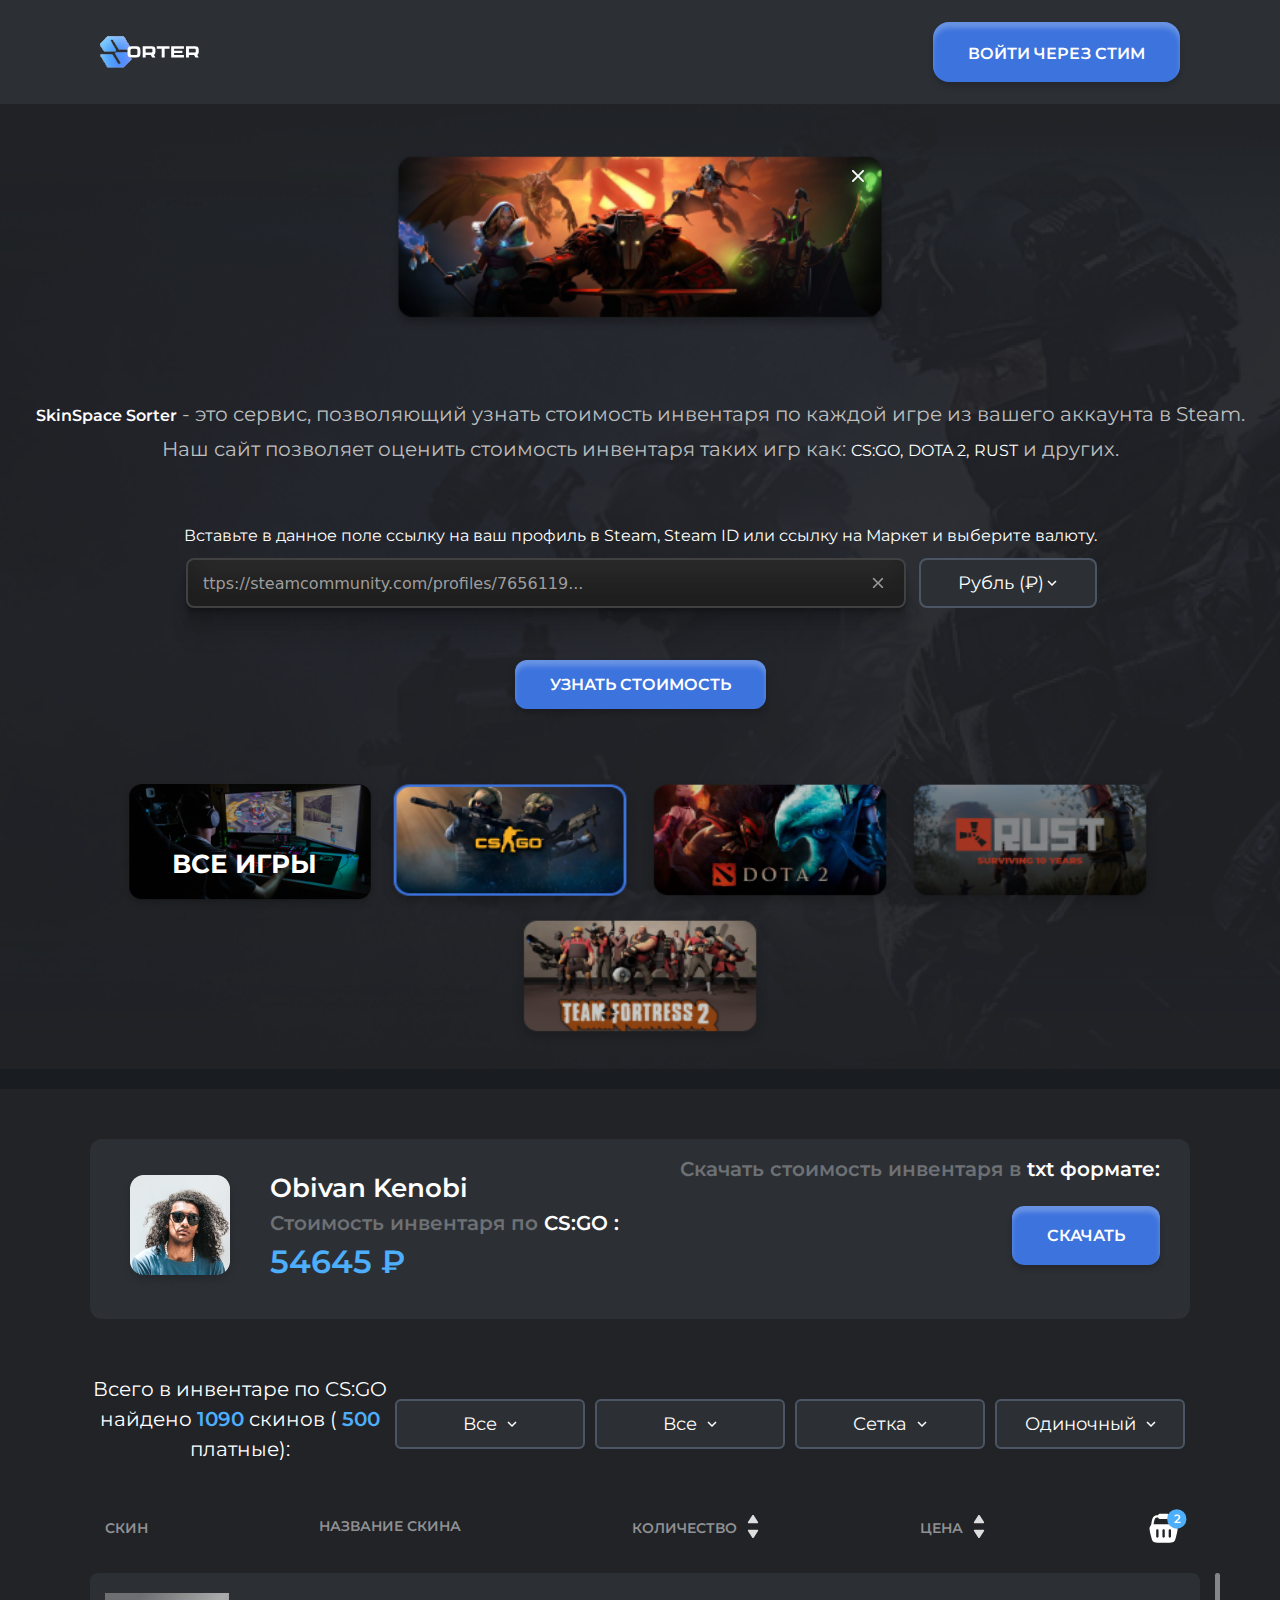
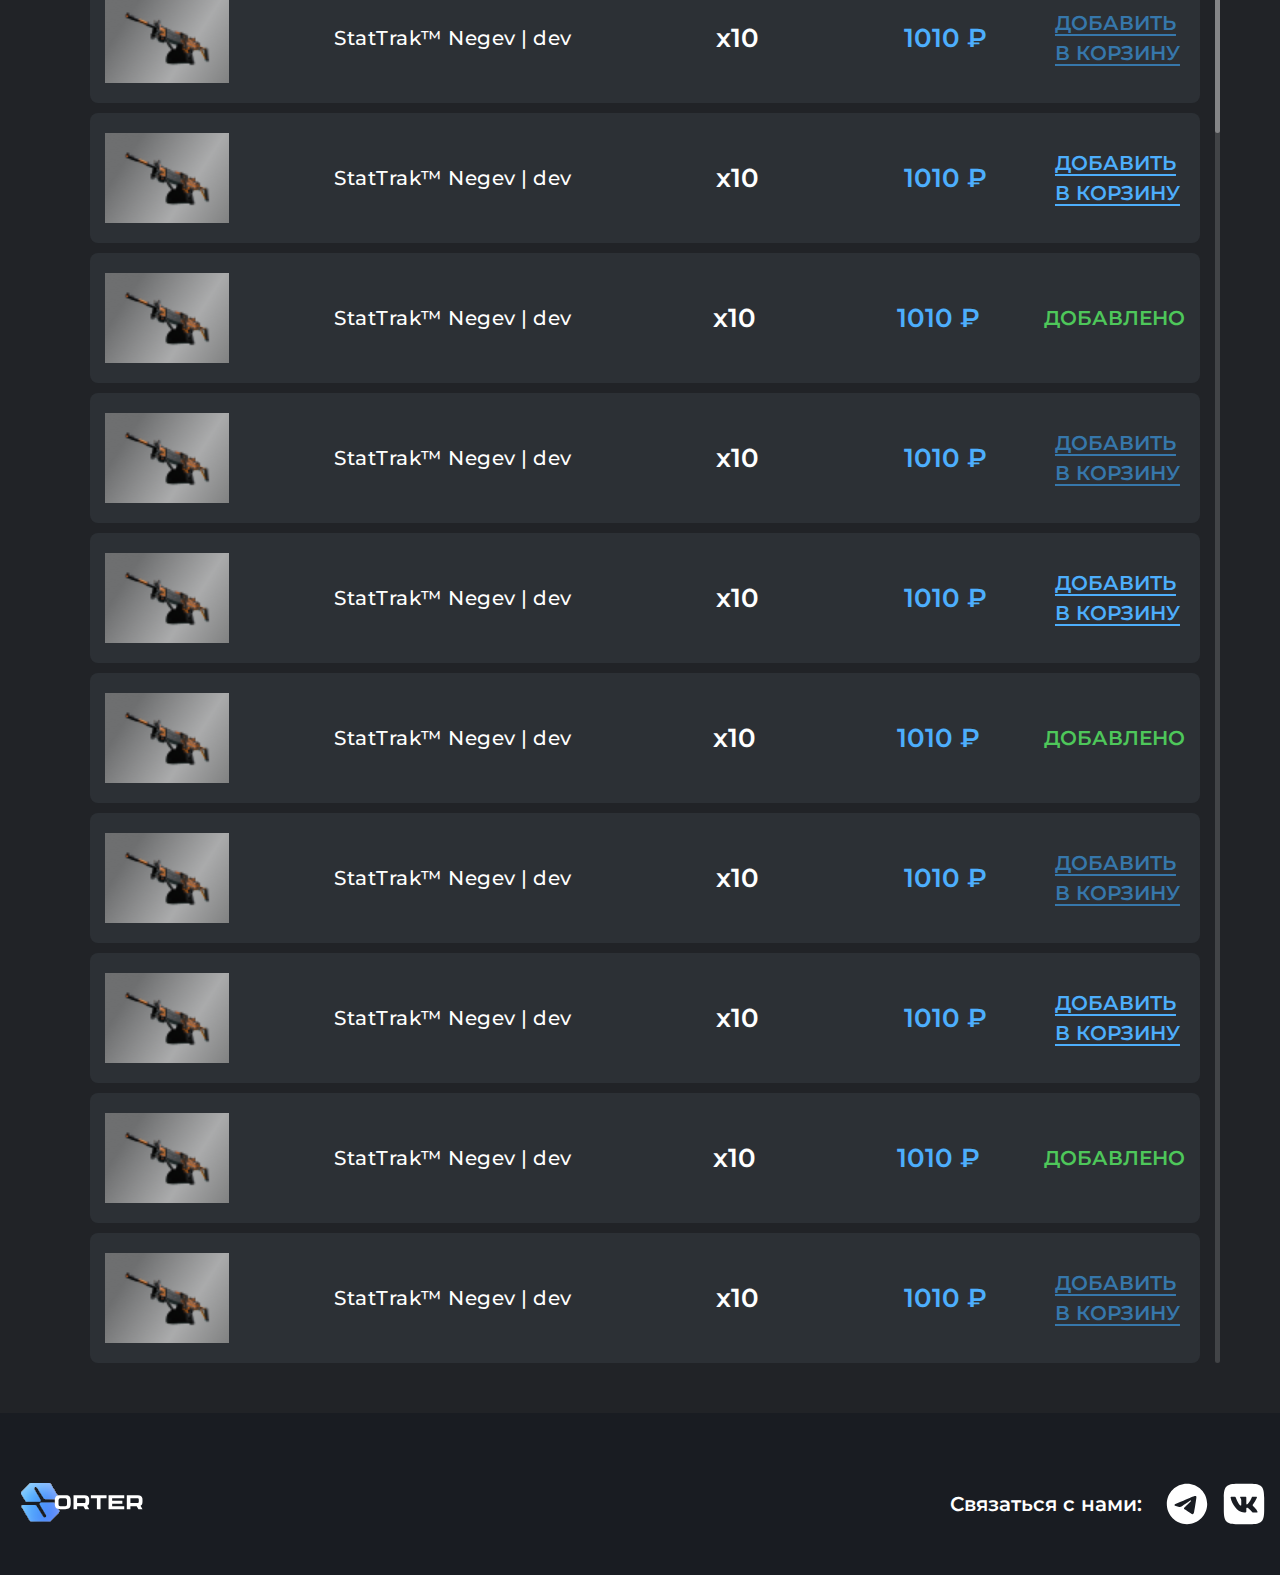
==== sub_steamCalc2_site/index.html @ 41528f4a "Add files via upload" ====
<!DOCTYPE html>
<html lang="en">

<head>
    <meta charset="UTF-8">
    <meta http-equiv="X-UA-Compatible" content="IE=edge">
    <meta name="viewport" content="width=device-width, initial-scale=1.0">
    <link href="output.css" rel="stylesheet">
    <link rel="stylesheet" href="css/style.css">
    <link rel="preconnect" href="https://fonts.googleapis.com">
    <link rel="preconnect" href="https://fonts.gstatic.com" crossorigin>
    <link rel="preconnect" href="https://fonts.googleapis.com">
    <link rel="preconnect" href="https://fonts.gstatic.com" crossorigin>
    <link href="https://fonts.googleapis.com/css2?family=Montserrat&display=swap" rel="stylesheet">
    <title>Document</title>
</head>

<body>

    <header>

        <nav>
            <div class="sub_nav">
                <svg class="svg_nav" width="100" height="35" viewBox="0 0 80 26" fill="none"
                    xmlns="http://www.w3.org/2000/svg">
                    <g filter="url(#filter0_i_1_12)">
                        <path
                            d="M23.7916 10.6369H16.0322C15.5171 10.6369 15.0387 10.3696 14.7677 9.93051L10.6262 3.2202C10.4045 2.86092 10.013 2.64228 9.59156 2.64228H9.52603C9.00342 2.64228 8.57976 3.06694 8.57976 3.59079V3.69423C8.57976 3.89247 8.634 4.08691 8.73656 4.25641L12.7098 10.8225C13.0923 11.4546 12.6383 12.2629 11.9008 12.2629H3.98967C3.56604 12.2629 3.17292 12.042 2.95185 11.6798L0.119215 7.03852C-0.0730121 6.72355 -0.0293618 6.3183 0.225504 6.05172L5.69203 0.333978C5.896 0.120633 6.17802 0 6.47282 0H18.2915C18.7233 0 19.1228 0.229473 19.3412 0.602953L24.4914 9.41281C24.8082 9.9548 24.4183 10.6369 23.7916 10.6369Z"
                            fill="url(#paint0_linear_1_12)" />
                        <path
                            d="M1.2084 14.3631L8.96777 14.3631C9.48289 14.3631 9.96132 14.6304 10.2323 15.0695L14.3738 21.7798C14.5955 22.1391 14.987 22.3577 15.4084 22.3577H15.474C15.9966 22.3577 16.4202 21.9331 16.4202 21.4092V21.3058C16.4202 21.1075 16.366 20.9131 16.2634 20.7436L12.2902 14.1775C11.9077 13.5454 12.3617 12.7371 13.0992 12.7371L21.0103 12.7371C21.434 12.7371 21.8271 12.958 22.0482 13.3202L24.8808 17.9615C25.073 18.2764 25.0294 18.6817 24.7745 18.9483L19.308 24.666C19.104 24.8794 18.822 25 18.5272 25L6.70853 25C6.27668 25 5.87719 24.7705 5.65885 24.397L0.508611 15.5872C0.191765 15.0452 0.581696 14.3631 1.2084 14.3631Z"
                            fill="url(#paint1_linear_1_12)" />
                    </g>
                    <path
                        d="M29.1311 8H25.2197C22.7672 8 22 9.15714 22 11.6257V13.5029C22 16.0614 23.0816 16.9871 25.5341 16.9871H28.8041C31.2566 16.9871 32.3508 16.0614 32.3508 13.5029V11.6257C32.3508 9.15714 31.5836 8 29.1311 8ZM29.9361 13.6314C29.9361 14.7886 29.5713 15.0329 28.7538 15.0329H25.597C24.7795 15.0329 24.4148 14.7886 24.4148 13.6314V11.4971C24.4148 10.5457 24.7166 9.96714 25.5844 9.96714H28.7664C29.6342 9.96714 29.9361 10.5457 29.9361 11.4971V13.6314Z"
                        fill="white" />
                    <path
                        d="M44.2888 12.9371C44.3517 12.5514 44.3643 11.8829 44.3643 11.4586C44.3643 11.0214 44.3391 10.3143 44.2762 9.96714C43.9995 8.54 43.1192 8 41.371 8H34.1644V16.9871H36.5037V15.0329H40.5912L41.7105 17H44.3643L43.0814 14.7629C43.7983 14.4543 44.1505 13.8629 44.2888 12.9371ZM36.5037 9.96714H41.1571C41.5973 9.96714 41.9495 10.3271 41.9495 10.7771V12.14C41.9495 12.5771 41.5973 12.95 41.1571 12.95H36.5037V9.96714Z"
                        fill="white" />
                    <path d="M55.6348 8H45.4349V9.96714H49.3589V16.9871H51.7108V9.96714H55.6348V8Z" fill="white" />
                    <path
                        d="M67.1351 9.96714V8H56.9352V16.9871H67.1351V15.0329H59.2745V13.4771H65.9152V11.51H59.2745V9.96714H67.1351Z"
                        fill="white" />
                    <path
                        d="M78.9245 12.9371C78.9874 12.5514 79 11.8829 79 11.4586C79 11.0214 78.9748 10.3143 78.912 9.96714C78.6353 8.54 77.7549 8 76.0067 8H68.8001V16.9871H71.1394V15.0329H75.2269L76.3463 17H79L77.7172 14.7629C78.434 14.4543 78.7862 13.8629 78.9245 12.9371ZM71.1394 9.96714H75.7929C76.2331 9.96714 76.5852 10.3271 76.5852 10.7771V12.14C76.5852 12.5771 76.2331 12.95 75.7929 12.95H71.1394V9.96714Z"
                        fill="white" />
                    <defs>
                        <filter id="filter0_i_1_12" x="0" y="0" width="25" height="29" filterUnits="userSpaceOnUse"
                            color-interpolation-filters="sRGB">
                            <feFlood flood-opacity="0" result="BackgroundImageFix" />
                            <feBlend mode="normal" in="SourceGraphic" in2="BackgroundImageFix" result="shape" />
                            <feColorMatrix in="SourceAlpha" type="matrix"
                                values="0 0 0 0 0 0 0 0 0 0 0 0 0 0 0 0 0 0 127 0" result="hardAlpha" />
                            <feOffset dy="4" />
                            <feGaussianBlur stdDeviation="5" />
                            <feComposite in2="hardAlpha" operator="arithmetic" k2="-1" k3="1" />
                            <feColorMatrix type="matrix" values="0 0 0 0 1 0 0 0 0 1 0 0 0 0 1 0 0 0 0.5 0" />
                            <feBlend mode="normal" in2="shape" result="effect1_innerShadow_1_12" />
                        </filter>
                        <linearGradient id="paint0_linear_1_12" x1="22.0978" y1="21.4092" x2="1.00084" y2="14.8658"
                            gradientUnits="userSpaceOnUse">
                            <stop stop-color="#346EFA" />
                            <stop offset="1" stop-color="#39A9FC" />
                        </linearGradient>
                        <linearGradient id="paint1_linear_1_12" x1="22.0978" y1="21.4092" x2="1.00084" y2="14.8658"
                            gradientUnits="userSpaceOnUse">
                            <stop stop-color="#346EFA" />
                            <stop offset="1" stop-color="#39A9FC" />
                        </linearGradient>
                    </defs>
                </svg>
                <a href="#" class="open_steam_button" id="logo">Войти через стим</a>
            </div>
        </nav>

    </header>

    <main>

        <section class="for_bg-CS">

            <section>
                <div class="headband">
                    <svg class="headband_svg" viewBox="0 0 14 14" fill="none" xmlns="http://www.w3.org/2000/svg">
                        <path
                            d="M12.775 1.23413C12.6902 1.14915 12.5895 1.08173 12.4786 1.03573C12.3677 0.989731 12.2488 0.966054 12.1288 0.966054C12.0087 0.966054 11.8898 0.989731 11.7789 1.03573C11.668 1.08173 11.5673 1.14915 11.4825 1.23413L7 5.70746L2.5175 1.22496C2.43263 1.14009 2.33188 1.07277 2.221 1.02684C2.11011 0.980915 1.99127 0.957275 1.87125 0.957275C1.75123 0.957275 1.63238 0.980915 1.5215 1.02684C1.41062 1.07277 1.30987 1.14009 1.225 1.22496C1.14013 1.30983 1.07281 1.41058 1.02688 1.52146C0.980953 1.63235 0.957314 1.75119 0.957314 1.87121C0.957314 1.99123 0.980953 2.11008 1.02688 2.22096C1.07281 2.33184 1.14013 2.43259 1.225 2.51746L5.7075 6.99996L1.225 11.4825C1.14013 11.5673 1.07281 11.6681 1.02688 11.779C0.980953 11.8899 0.957314 12.0087 0.957314 12.1287C0.957314 12.2487 0.980953 12.3676 1.02688 12.4785C1.07281 12.5893 1.14013 12.6901 1.225 12.775C1.30987 12.8598 1.41062 12.9272 1.5215 12.9731C1.63238 13.019 1.75123 13.0426 1.87125 13.0426C1.99127 13.0426 2.11011 13.019 2.221 12.9731C2.33188 12.9272 2.43263 12.8598 2.5175 12.775L7 8.29246L11.4825 12.775C11.5674 12.8598 11.6681 12.9272 11.779 12.9731C11.8899 13.019 12.0087 13.0426 12.1288 13.0426C12.2488 13.0426 12.3676 13.019 12.4785 12.9731C12.5894 12.9272 12.6901 12.8598 12.775 12.775C12.8599 12.6901 12.9272 12.5893 12.9731 12.4785C13.019 12.3676 13.0427 12.2487 13.0427 12.1287C13.0427 12.0087 13.019 11.8899 12.9731 11.779C12.9272 11.6681 12.8599 11.5673 12.775 11.4825L8.2925 6.99996L12.775 2.51746C13.1233 2.16913 13.1233 1.58246 12.775 1.23413Z"
                            fill="white" />
                    </svg>
                </div>
            </section>

            <section>
                <div class="basic_text">
                    <h2 class="basic_text_h2">
                        <span class="basic_text_span">SkinSpace Sorter</span> - это сервис, позволяющий узнать стоимость
                        инвентаря по каждой игре
                        из вашего аккаунта в Steam.
                    </h2>

                    <div class="sub_basic_text">
                        <h2 class="sub_basic_text_h2">
                            Наш сайт позволяет оценить
                            стоимость инвентаря таких игр как:
                            <span class="sub_basic_text_span">CS:GO,</span> <span class="sub_basic_text_span">DOTA
                                2,</span> <span class="sub_basic_text_span">RUST</span> и других.
                        </h2>

                        <div class="subend_basic_text">
                            <h2 class="subend_basic_text_h2">
                                Вставьте в данное поле ссылку на ваш профиль
                                в Steam, Steam ID или ссылку на Маркет
                                и выберите валюту.
                            </h2>
                        </div>
                        <div class="desktop_link_currency">
                            <div class="input_link">
                                <div class="sub_input_link">
                                    <input type="text" value="ttps://steamcommunity.com/profiles/7656119..."
                                        class="input_promo">
                                    <svg class="sub_input_link_svg" width="12" height="12" viewBox="0 0 14 14"
                                        fill="none" xmlns="http://www.w3.org/2000/svg">
                                        <path
                                            d="M12.775 1.23413C12.6902 1.14915 12.5895 1.08173 12.4786 1.03573C12.3677 0.989731 12.2488 0.966054 12.1288 0.966054C12.0087 0.966054 11.8898 0.989731 11.7789 1.03573C11.668 1.08173 11.5673 1.14915 11.4825 1.23413L7 5.70746L2.5175 1.22496C2.43263 1.14009 2.33188 1.07277 2.221 1.02684C2.11011 0.980915 1.99127 0.957275 1.87125 0.957275C1.75123 0.957275 1.63238 0.980915 1.5215 1.02684C1.41062 1.07277 1.30987 1.14009 1.225 1.22496C1.14013 1.30983 1.07281 1.41058 1.02688 1.52146C0.980953 1.63235 0.957314 1.75119 0.957314 1.87121C0.957314 1.99123 0.980953 2.11008 1.02688 2.22096C1.07281 2.33184 1.14013 2.43259 1.225 2.51746L5.7075 6.99996L1.225 11.4825C1.14013 11.5673 1.07281 11.6681 1.02688 11.779C0.980953 11.8899 0.957314 12.0087 0.957314 12.1287C0.957314 12.2487 0.980953 12.3676 1.02688 12.4785C1.07281 12.5893 1.14013 12.6901 1.225 12.775C1.30987 12.8598 1.41062 12.9272 1.5215 12.9731C1.63238 13.019 1.75123 13.0426 1.87125 13.0426C1.99127 13.0426 2.11011 13.019 2.221 12.9731C2.33188 12.9272 2.43263 12.8598 2.5175 12.775L7 8.29246L11.4825 12.775C11.5674 12.8598 11.6681 12.9272 11.779 12.9731C11.8899 13.019 12.0087 13.0426 12.1288 13.0426C12.2488 13.0426 12.3676 13.019 12.4785 12.9731C12.5894 12.9272 12.6901 12.8598 12.775 12.775C12.8599 12.6901 12.9272 12.5893 12.9731 12.4785C13.019 12.3676 13.0427 12.2487 13.0427 12.1287C13.0427 12.0087 13.019 11.8899 12.9731 11.779C12.9272 11.6681 12.8599 11.5673 12.775 11.4825L8.2925 6.99996L12.775 2.51746C13.1233 2.16913 13.1233 1.58246 12.775 1.23413Z"
                                            fill="#989898" />
                                    </svg>
                                </div>
                            </div>

                            <div class="currency">
                                <span class="currency_span">Рубль (₽)</span>
                                <svg class="currency_svg" width="10" height="10" viewBox="0 0 10 6" fill="none"
                                    xmlns="http://www.w3.org/2000/svg">
                                    <path
                                        d="M1.5575 0.442505L5 3.8775L8.4425 0.442505L9.5 1.5L5 6L0.5 1.5L1.5575 0.442505Z"
                                        fill="white" />
                                </svg>
                            </div>
                        </div>

                        <div class="price">
                            <a href="#" id="logo" class="price_button">
                                Узнать стоимость
                            </a>
                        </div>

                    </div>

                </div>


            </section>

            <section>
                <div class="game_block">
                    <div class="sub_game_block">
                        <div class="sub_game_block-allGames">
                            <img src="img/Rectangle_189_desktop.png" class="all_games_1" alt="">
                            <img src="img/Rectangle_189.png" class="all_games_2" alt="">
                            <span class="sub_game_block-allGames_span">Все игры</span>
                        </div>
                        <div class="cs">
                            <img src="img/Rectangle_186.png" class="CS" alt="CS">
                        </div>
                    </div>
                    <div class="sub_game_block-Dota">
                        <div class="Dota">
                            <img src="img/Rectangle_187.png" class="CS" alt="Dota">
                        </div>
                        <div class="Rust">
                            <img src="img/Rectangle_188.png" class="CS" alt="Rust">
                        </div>
                    </div>
                    <div class="TF">
                        <img src="img/Rectangle_190.png" class="CS" alt="TF">
                    </div>
                </div>
            </section>

            <div class="add_block"></div>

        </section>

        <section>
            <div class="obivan_kenobi">

                <div class="sub_obivan_kenobi">
                    <img src="img/RectangleMan.png" class="sub_obivan_kenobi_img" alt="Man">
                    <div class="sub_obivan_kenobi_card">
                        <h2 class="sub_obivan_kenobi_card_h2">Obivan Kenobi</h2>
                        <span class="sub_obivan_kenobi_card_span">Стоимость инвентаря по <span
                                class="text-white font-semibold">CS:GO :</span></span><br>
                        <span class="sub_obivan_kenobi_card_span_price">54645 ₽ </span>
                    </div>
                </div>

                <div class="sub_obivan_kenobi_price">
                    <span class="sub_obivan_kenobi_price_span">Скачать стоимость инвентаря в <span
                            class="text-white">txt формате:</span></span>
                    <div class="dowload">
                        <a href="#" id="logo" class="dowload_button">
                            Скачать
                        </a>
                    </div>
                </div>

            </div>
        </section>

        <section>
            <div class="filter">

                <div class="subend_filter_basket">
                    <span class="subend_filter_basket_span_1">Всего в инвентаре по CS:GO найдено <span
                            class="subend_filter_basket_span_2">1090</span> скинов ( <span
                            class="subend_filter_basket_span_2">500</span> платные):</span>
                </div>

                <div class="desktop_filter">
                    <div class="sub_filter">
                        <div class="sub_filter_card">
                            <span class="sub_filter_card_span">Все</span>
                            <svg class="sub_filter_card_svg" width="10" height="10" viewBox="0 0 10 6" fill="none"
                                xmlns="http://www.w3.org/2000/svg">
                                <path d="M1.5575 0.442505L5 3.8775L8.4425 0.442505L9.5 1.5L5 6L0.5 1.5L1.5575 0.442505Z"
                                    fill="white" />
                            </svg>
                        </div>
                        <div class="sub_filter_card">
                            <span class="sub_filter_card_span">Все</span>
                            <svg class="sub_filter_card_svg" width="10" height="10" viewBox="0 0 10 6" fill="none"
                                xmlns="http://www.w3.org/2000/svg">
                                <path d="M1.5575 0.442505L5 3.8775L8.4425 0.442505L9.5 1.5L5 6L0.5 1.5L1.5575 0.442505Z"
                                    fill="white" />
                            </svg>
                        </div>
                    </div>

                    <div class="sub_filter">
                        <div class="sub_filter_card">
                            <span class="sub_filter_card_span">Сетка</span>
                            <svg class="sub_filter_card_svg" width="10" height="10" viewBox="0 0 10 6" fill="none"
                                xmlns="http://www.w3.org/2000/svg">
                                <path d="M1.5575 0.442505L5 3.8775L8.4425 0.442505L9.5 1.5L5 6L0.5 1.5L1.5575 0.442505Z"
                                    fill="white" />
                            </svg>
                        </div>
                        <div class="sub_filter_card">
                            <span class="sub_filter_card_span">Одиночный</span>
                            <svg class="sub_filter_card_svg" width="10" height="10" viewBox="0 0 10 6" fill="none"
                                xmlns="http://www.w3.org/2000/svg">
                                <path d="M1.5575 0.442505L5 3.8775L8.4425 0.442505L9.5 1.5L5 6L0.5 1.5L1.5575 0.442505Z"
                                    fill="white" />
                            </svg>
                        </div>
                    </div>
                </div>
            </div>

        </section>

        <section>

            <div class="filter_dub">

                <div class="">
                    <span class="skin">Скин</span>
                </div>
                <div class="">
                    <span class="name">Название скина</span>
                </div>
                <div class="quantity_filter">
                    <span class="quantity">Количество</span>
                    <div class="">
                        <svg class="arrows_1" width="12" height="10" viewBox="0 0 12 10" fill="none"
                            xmlns="http://www.w3.org/2000/svg">
                            <path
                                d="M1.68334 9.33331L10.3167 9.33331C10.975 9.33331 11.375 8.60831 11.0167 8.04998L6.70001 1.26664C6.62485 1.14789 6.52088 1.05006 6.39776 0.982279C6.27465 0.914494 6.13639 0.87895 5.99584 0.87895C5.8553 0.87895 5.71704 0.914494 5.59392 0.982279C5.47081 1.05006 5.36683 1.14789 5.29168 1.26664L0.983343 8.04998C0.902046 8.17567 0.856182 8.32098 0.850587 8.47056C0.844993 8.62015 0.879876 8.76848 0.951556 8.89989C1.02324 9.03131 1.12906 9.14094 1.25785 9.21722C1.38665 9.2935 1.53365 9.33361 1.68334 9.33331Z"
                                fill="white" fill-opacity="0.85" />
                        </svg>
                        <svg class="arrows_2" width="12" height="10" viewBox="0 0 12 10" fill="none"
                            xmlns="http://www.w3.org/2000/svg">
                            <path
                                d="M10.3167 0.666689L1.68332 0.666688C1.02499 0.666688 0.62499 1.39169 0.983324 1.95002L5.29999 8.73336C5.37515 8.85211 5.47912 8.94994 5.60224 9.01772C5.72535 9.08551 5.86361 9.12105 6.00416 9.12105C6.1447 9.12105 6.28296 9.08551 6.40608 9.01772C6.52919 8.94994 6.63317 8.85211 6.70832 8.73336L11.0167 1.95002C11.098 1.82433 11.1438 1.67902 11.1494 1.52944C11.155 1.37985 11.1201 1.23152 11.0484 1.10011C10.9768 0.968694 10.8709 0.859062 10.7421 0.782779C10.6133 0.706495 10.4663 0.666388 10.3167 0.666689Z"
                                fill="white" fill-opacity="0.85" />
                        </svg>
                    </div>
                </div>

                <div class="price_filter">
                    <span class="price_2">Цена</span>
                    <div class="">
                        <svg class="arrows_1" width="12" height="10" viewBox="0 0 12 10" fill="none"
                            xmlns="http://www.w3.org/2000/svg">
                            <path
                                d="M1.68334 9.33331L10.3167 9.33331C10.975 9.33331 11.375 8.60831 11.0167 8.04998L6.70001 1.26664C6.62485 1.14789 6.52088 1.05006 6.39776 0.982279C6.27465 0.914494 6.13639 0.87895 5.99584 0.87895C5.8553 0.87895 5.71704 0.914494 5.59392 0.982279C5.47081 1.05006 5.36683 1.14789 5.29168 1.26664L0.983343 8.04998C0.902046 8.17567 0.856182 8.32098 0.850587 8.47056C0.844993 8.62015 0.879876 8.76848 0.951556 8.89989C1.02324 9.03131 1.12906 9.14094 1.25785 9.21722C1.38665 9.2935 1.53365 9.33361 1.68334 9.33331Z"
                                fill="white" fill-opacity="0.85" />
                        </svg>
                        <svg class="arrows_2" width="12" height="10" viewBox="0 0 12 10" fill="none"
                            xmlns="http://www.w3.org/2000/svg">
                            <path
                                d="M10.3167 0.666689L1.68332 0.666688C1.02499 0.666688 0.62499 1.39169 0.983324 1.95002L5.29999 8.73336C5.37515 8.85211 5.47912 8.94994 5.60224 9.01772C5.72535 9.08551 5.86361 9.12105 6.00416 9.12105C6.1447 9.12105 6.28296 9.08551 6.40608 9.01772C6.52919 8.94994 6.63317 8.85211 6.70832 8.73336L11.0167 1.95002C11.098 1.82433 11.1438 1.67902 11.1494 1.52944C11.155 1.37985 11.1201 1.23152 11.0484 1.10011C10.9768 0.968694 10.8709 0.859062 10.7421 0.782779C10.6133 0.706495 10.4663 0.666388 10.3167 0.666689Z"
                                fill="white" fill-opacity="0.85" />
                        </svg>
                    </div>
                </div>

                <div class="basket">
                    <div class="">
                        <svg width="44" height="44" viewBox="0 0 44 44" fill="none" xmlns="http://www.w3.org/2000/svg">
                            <path fill-rule="evenodd" clip-rule="evenodd"
                                d="M14.479 9.67999C13.962 9.67974 13.4555 9.82516 13.0185 10.0993C12.5815 10.3735 12.2319 10.7652 12.0103 11.2288C10.9429 11.2381 10.1127 11.2861 9.36991 11.5742C8.48319 11.9184 7.71202 12.5035 7.14463 13.2624C6.57193 14.0259 6.30196 15.0079 5.93368 16.3569L5.86034 16.6202L5.0598 21.2108C4.77111 21.4091 4.51987 21.6445 4.3014 21.9217C2.89539 23.7075 3.56484 26.3668 4.90375 31.6807C5.75423 35.0617 6.18024 36.7515 7.45049 37.7365C8.72074 38.72 10.4763 38.72 13.9874 38.72H21.2126C24.7237 38.72 26.4793 38.72 27.7495 37.7365C29.0198 36.7515 29.4442 35.0617 30.2962 31.6807C31.6352 26.3652 32.3046 23.709 30.8986 21.9217C30.6837 21.6469 30.4273 21.4066 30.1386 21.2093L29.3381 16.6217L29.2663 16.3584C28.8965 15.0079 28.6265 14.0259 28.0554 13.2608C27.4878 12.5025 26.7166 11.918 25.8301 11.5742C25.0873 11.2861 24.2555 11.2381 23.1897 11.2303C22.9684 10.7664 22.6188 10.3744 22.1818 10.1C21.7448 9.82553 21.2382 9.67988 20.721 9.67999H14.479ZM27.6153 20.3605L27.0504 17.1266C26.6088 15.5159 26.448 15.0094 26.1765 14.647C25.871 14.2383 25.4556 13.9232 24.9781 13.7378C24.6347 13.6047 24.2196 13.5659 23.1866 13.5551C22.9648 14.0177 22.6155 14.4084 22.1791 14.6819C21.7427 14.9555 21.2371 15.1007 20.721 15.1008H14.479C13.9628 15.1007 13.4573 14.9555 13.0209 14.6819C12.5845 14.4084 12.2352 14.0177 12.0134 13.5551C10.9788 13.5659 10.5653 13.6047 10.2219 13.7378C9.74438 13.9232 9.32904 14.2383 9.02348 14.647C8.75195 15.0094 8.59122 15.5143 8.1496 17.1251L7.58469 20.3605C9.14208 20.1344 11.2175 20.1344 13.9874 20.1344H21.2126C23.9824 20.1344 26.0579 20.1344 27.6153 20.3605ZM11.358 25.168C11.6684 25.168 11.9661 25.2904 12.1856 25.5082C12.4051 25.7261 12.5284 26.0215 12.5284 26.3296V32.5248C12.5284 32.8329 12.4051 33.1283 12.1856 33.3462C11.9661 33.564 11.6684 33.6864 11.358 33.6864C11.0476 33.6864 10.7499 33.564 10.5304 33.3462C10.3109 33.1283 10.1876 32.8329 10.1876 32.5248V26.3296C10.1876 26.0215 10.3109 25.7261 10.5304 25.5082C10.7499 25.2904 11.0476 25.168 11.358 25.168ZM25.0124 26.3296C25.0124 26.0215 24.8891 25.7261 24.6696 25.5082C24.4501 25.2904 24.1524 25.168 23.842 25.168C23.5316 25.168 23.2339 25.2904 23.0144 25.5082C22.7949 25.7261 22.6716 26.0215 22.6716 26.3296V32.5248C22.6716 32.8329 22.7949 33.1283 23.0144 33.3462C23.2339 33.564 23.5316 33.6864 23.842 33.6864C24.1524 33.6864 24.4501 33.564 24.6696 33.3462C24.8891 33.1283 25.0124 32.8329 25.0124 32.5248V26.3296ZM17.6 25.168C17.9104 25.168 18.2081 25.2904 18.4276 25.5082C18.6471 25.7261 18.7704 26.0215 18.7704 26.3296V32.5248C18.7704 32.8329 18.6471 33.1283 18.4276 33.3462C18.2081 33.564 17.9104 33.6864 17.6 33.6864C17.2896 33.6864 16.9919 33.564 16.7724 33.3462C16.5529 33.1283 16.4296 32.8329 16.4296 32.5248V26.3296C16.4296 26.0215 16.5529 25.7261 16.7724 25.5082C16.9919 25.2904 17.2896 25.168 17.6 25.168Z"
                                fill="white" />
                            <circle cx="30.8" cy="14.96" r="9.68" fill="#4DAEFC" />
                            <path
                                d="M34.6198 17.68V19H28.4278V17.956L31.7638 14.788C32.1398 14.428 32.3918 14.116 32.5198 13.852C32.6558 13.58 32.7238 13.312 32.7238 13.048C32.7238 12.656 32.5918 12.356 32.3278 12.148C32.0638 11.94 31.6758 11.836 31.1638 11.836C30.3078 11.836 29.6518 12.128 29.1958 12.712L28.1038 11.872C28.4318 11.432 28.8718 11.092 29.4238 10.852C29.9838 10.604 30.6078 10.48 31.2958 10.48C32.2078 10.48 32.9358 10.696 33.4798 11.128C34.0238 11.56 34.2958 12.148 34.2958 12.892C34.2958 13.348 34.1998 13.776 34.0078 14.176C33.8158 14.576 33.4478 15.032 32.9038 15.544L30.6598 17.68H34.6198Z"
                                fill="white" />
                        </svg>
                    </div>
                </div>
            </div>

        </section>

        <!--NEGEV_CS_PART-->

        <section class="sect_card">

            <div class="all_card">
                <div class="card">
                    <div class="sub_card">
                        <div class="bg_steel">
                            <img src="img/image 81.png" class="bg_steel_img" alt="negev">
                        </div>
                        <div class="content_card">
                            <span class="prgrf_card">StatTrak™ Negev | dev </span>
                            <span class="content_card_span_1">x10</span>
                            <span class="content_card_span_2">1010 ₽ </span>
                            <a href="#" class="B_link_card_1">Добавить в корзину</a>
                        </div>
                    </div>
                </div>
                <div class="card">
                    <div class="sub_card">
                        <div class="bg_steel">
                            <img src="img/image 81.png" class="bg_steel_img" alt="negev">
                        </div>
                        <div class="content_card">
                            <span class="prgrf_card">StatTrak™ Negev | dev </span>
                            <span class="content_card_span_1">x10</span>
                            <span class="content_card_span_2">1010 ₽ </span>
                            <a href="#" class="B_link_card_2">Добавить в корзину</a>
                        </div>
                    </div>
                </div>
                <div class="card">
                    <div class="sub_card">
                        <div class="bg_steel">
                            <img src="img/image 81.png" class="bg_steel_img" alt="negev">
                        </div>
                        <div class="content_card">
                            <span class="prgrf_card">StatTrak™ Negev | dev </span>
                            <span class="content_card_span_1">x10</span>
                            <span class="content_card_span_2">1010 ₽ </span>
                            <a href="#" class="B_link_card_3">Добавлено</a>
                        </div>
                    </div>
                </div>
                <div class="card">
                    <div class="sub_card">
                        <div class="bg_steel">
                            <img src="img/image 81.png" class="bg_steel_img" alt="negev">
                        </div>
                        <div class="content_card">
                            <span class="prgrf_card">StatTrak™ Negev | dev </span>
                            <span class="content_card_span_1">x10</span>
                            <span class="content_card_span_2">1010 ₽ </span>
                            <a href="#" class="B_link_card_1">Добавить в корзину</a>
                        </div>
                    </div>
                </div>
                <div class="card">
                    <div class="sub_card">
                        <div class="bg_steel">
                            <img src="img/image 81.png" class="bg_steel_img" alt="negev">
                        </div>
                        <div class="content_card">
                            <span class="prgrf_card">StatTrak™ Negev | dev </span>
                            <span class="content_card_span_1">x10</span>
                            <span class="content_card_span_2">1010 ₽ </span>
                            <a href="#" class="B_link_card_2">Добавить в корзину</a>
                        </div>
                    </div>
                </div>
                <div class="card">
                    <div class="sub_card">
                        <div class="bg_steel">
                            <img src="img/image 81.png" class="bg_steel_img" alt="negev">
                        </div>
                        <div class="content_card">
                            <span class="prgrf_card">StatTrak™ Negev | dev </span>
                            <span class="content_card_span_1">x10</span>
                            <span class="content_card_span_2">1010 ₽ </span>
                            <a href="#" class="B_link_card_3">Добавлено</a>
                        </div>
                    </div>
                </div>
                <div class="card">
                    <div class="sub_card">
                        <div class="bg_steel">
                            <img src="img/image 81.png" class="bg_steel_img" alt="negev">
                        </div>
                        <div class="content_card">
                            <span class="prgrf_card">StatTrak™ Negev | dev </span>
                            <span class="content_card_span_1">x10</span>
                            <span class="content_card_span_2">1010 ₽ </span>
                            <a href="#" class="B_link_card_1">Добавить в корзину</a>
                        </div>
                    </div>
                </div>
                <div class="card">
                    <div class="sub_card">
                        <div class="bg_steel">
                            <img src="img/image 81.png" class="bg_steel_img" alt="negev">
                        </div>
                        <div class="content_card">
                            <span class="prgrf_card">StatTrak™ Negev | dev </span>
                            <span class="content_card_span_1">x10</span>
                            <span class="content_card_span_2">1010 ₽ </span>
                            <a href="#" class="B_link_card_2">Добавить в корзину</a>
                        </div>
                    </div>
                </div>
                <div class="card">
                    <div class="sub_card">
                        <div class="bg_steel">
                            <img src="img/image 81.png" class="bg_steel_img" alt="negev">
                        </div>
                        <div class="content_card">
                            <span class="prgrf_card">StatTrak™ Negev | dev </span>
                            <span class="content_card_span_1">x10</span>
                            <span class="content_card_span_2">1010 ₽ </span>
                            <a href="#" class="B_link_card_3">Добавлено</a>
                        </div>
                    </div>
                </div>
                <div class="card">
                    <div class="sub_card">
                        <div class="bg_steel">
                            <img src="img/image 81.png" class="bg_steel_img" alt="negev">
                        </div>
                        <div class="content_card">
                            <span class="prgrf_card">StatTrak™ Negev | dev </span>
                            <span class="content_card_span_1">x10</span>
                            <span class="content_card_span_2">1010 ₽ </span>
                            <a href="#" class="B_link_card_1">Добавить в корзину</a>
                        </div>
                    </div>
                </div>
            </div>
            <div class="scroll_bar">
                <div class="band_scrollBar"></div>
            </div>
        </section>

        <section>
            <!--<div class="bg-[#191c22] font-['Montserrat'] px-[20px]">
                <div class="flex items-center justify-evenly pt-[15px]">
                    <svg width="9" height="14" viewBox="0 0 9 14" fill="none" xmlns="http://www.w3.org/2000/svg">
                        <path d="M8.97833 1.645L3.635 7L8.97833 12.355L7.33333 14L0.333332 7L7.33333 0L8.97833 1.645Z"
                            fill="white" fill-opacity="0.5" />
                    </svg>
                    <span class="text-[#4DAEFC] text-[14px]">1</span>
                    <span class="text-[#8c8d90] text-[14px]">2</span>
                    <span class="text-[#8c8d90] text-[14px]">3</span>
                    <span class="text-[#8c8d90] text-[14px]">4</span>
                    <span class="text-[#8c8d90] text-[14px]">5</span>
                    <span class="text-[#8c8d90] text-[14px]">6</span>
                    <span class="text-[#8c8d90] text-[14px]">...</span>
                    <span class="text-[#8c8d90] text-[14px]">100</span>
                    <svg width="9" height="14" viewBox="0 0 9 14" fill="none" xmlns="http://www.w3.org/2000/svg">
                        <path
                            d="M0.0216675 12.355L5.365 7L0.0216675 1.645L1.66667 0L8.66667 7L1.66667 14L0.0216675 12.355Z"
                            fill="white" />
                    </svg>
                </div>
            </div>-->

            <footer>
                <div class="sub_footer">
                    <svg class="sub_footer_svg" viewBox="0 0 80 26" fill="none" xmlns="http://www.w3.org/2000/svg">
                        <g filter="url(#filter0_i_1_12)">
                            <path
                                d="M23.7916 10.6369H16.0322C15.5171 10.6369 15.0387 10.3696 14.7677 9.93051L10.6262 3.2202C10.4045 2.86092 10.013 2.64228 9.59156 2.64228H9.52603C9.00342 2.64228 8.57976 3.06694 8.57976 3.59079V3.69423C8.57976 3.89247 8.634 4.08691 8.73656 4.25641L12.7098 10.8225C13.0923 11.4546 12.6383 12.2629 11.9008 12.2629H3.98967C3.56604 12.2629 3.17292 12.042 2.95185 11.6798L0.119215 7.03852C-0.0730121 6.72355 -0.0293618 6.3183 0.225504 6.05172L5.69203 0.333978C5.896 0.120633 6.17802 0 6.47282 0H18.2915C18.7233 0 19.1228 0.229473 19.3412 0.602953L24.4914 9.41281C24.8082 9.9548 24.4183 10.6369 23.7916 10.6369Z"
                                fill="url(#paint0_linear_1_12)" />
                            <path
                                d="M1.2084 14.3631L8.96777 14.3631C9.48289 14.3631 9.96132 14.6304 10.2323 15.0695L14.3738 21.7798C14.5955 22.1391 14.987 22.3577 15.4084 22.3577H15.474C15.9966 22.3577 16.4202 21.9331 16.4202 21.4092V21.3058C16.4202 21.1075 16.366 20.9131 16.2634 20.7436L12.2902 14.1775C11.9077 13.5454 12.3617 12.7371 13.0992 12.7371L21.0103 12.7371C21.434 12.7371 21.8271 12.958 22.0482 13.3202L24.8808 17.9615C25.073 18.2764 25.0294 18.6817 24.7745 18.9483L19.308 24.666C19.104 24.8794 18.822 25 18.5272 25L6.70853 25C6.27668 25 5.87719 24.7705 5.65885 24.397L0.508611 15.5872C0.191765 15.0452 0.581696 14.3631 1.2084 14.3631Z"
                                fill="url(#paint1_linear_1_12)" />
                        </g>
                        <path
                            d="M29.1311 8H25.2197C22.7672 8 22 9.15714 22 11.6257V13.5029C22 16.0614 23.0816 16.9871 25.5341 16.9871H28.8041C31.2566 16.9871 32.3508 16.0614 32.3508 13.5029V11.6257C32.3508 9.15714 31.5836 8 29.1311 8ZM29.9361 13.6314C29.9361 14.7886 29.5713 15.0329 28.7538 15.0329H25.597C24.7795 15.0329 24.4148 14.7886 24.4148 13.6314V11.4971C24.4148 10.5457 24.7166 9.96714 25.5844 9.96714H28.7664C29.6342 9.96714 29.9361 10.5457 29.9361 11.4971V13.6314Z"
                            fill="white" />
                        <path
                            d="M44.2888 12.9371C44.3517 12.5514 44.3643 11.8829 44.3643 11.4586C44.3643 11.0214 44.3391 10.3143 44.2762 9.96714C43.9995 8.54 43.1192 8 41.371 8H34.1644V16.9871H36.5037V15.0329H40.5912L41.7105 17H44.3643L43.0814 14.7629C43.7983 14.4543 44.1505 13.8629 44.2888 12.9371ZM36.5037 9.96714H41.1571C41.5973 9.96714 41.9495 10.3271 41.9495 10.7771V12.14C41.9495 12.5771 41.5973 12.95 41.1571 12.95H36.5037V9.96714Z"
                            fill="white" />
                        <path d="M55.6348 8H45.4349V9.96714H49.3589V16.9871H51.7108V9.96714H55.6348V8Z" fill="white" />
                        <path
                            d="M67.1351 9.96714V8H56.9352V16.9871H67.1351V15.0329H59.2745V13.4771H65.9152V11.51H59.2745V9.96714H67.1351Z"
                            fill="white" />
                        <path
                            d="M78.9245 12.9371C78.9874 12.5514 79 11.8829 79 11.4586C79 11.0214 78.9748 10.3143 78.912 9.96714C78.6353 8.54 77.7549 8 76.0067 8H68.8001V16.9871H71.1394V15.0329H75.2269L76.3463 17H79L77.7172 14.7629C78.434 14.4543 78.7862 13.8629 78.9245 12.9371ZM71.1394 9.96714H75.7929C76.2331 9.96714 76.5852 10.3271 76.5852 10.7771V12.14C76.5852 12.5771 76.2331 12.95 75.7929 12.95H71.1394V9.96714Z"
                            fill="white" />
                        <defs>
                            <filter id="filter0_i_1_12" x="0" y="0" width="25" height="29" filterUnits="userSpaceOnUse"
                                color-interpolation-filters="sRGB">
                                <feFlood flood-opacity="0" result="BackgroundImageFix" />
                                <feBlend mode="normal" in="SourceGraphic" in2="BackgroundImageFix" result="shape" />
                                <feColorMatrix in="SourceAlpha" type="matrix"
                                    values="0 0 0 0 0 0 0 0 0 0 0 0 0 0 0 0 0 0 127 0" result="hardAlpha" />
                                <feOffset dy="4" />
                                <feGaussianBlur stdDeviation="5" />
                                <feComposite in2="hardAlpha" operator="arithmetic" k2="-1" k3="1" />
                                <feColorMatrix type="matrix" values="0 0 0 0 1 0 0 0 0 1 0 0 0 0 1 0 0 0 0.5 0" />
                                <feBlend mode="normal" in2="shape" result="effect1_innerShadow_1_12" />
                            </filter>
                            <linearGradient id="paint0_linear_1_12" x1="22.0978" y1="21.4092" x2="1.00084" y2="14.8658"
                                gradientUnits="userSpaceOnUse">
                                <stop stop-color="#346EFA" />
                                <stop offset="1" stop-color="#39A9FC" />
                            </linearGradient>
                            <linearGradient id="paint1_linear_1_12" x1="22.0978" y1="21.4092" x2="1.00084" y2="14.8658"
                                gradientUnits="userSpaceOnUse">
                                <stop stop-color="#346EFA" />
                                <stop offset="1" stop-color="#39A9FC" />
                            </linearGradient>
                        </defs>
                    </svg>
                    <div class="contact">
                        <span class="contact_span">Связаться с нами:</span>
                        <div class="sub_contact">
                            <svg class="sub_contacnt_svg_1" viewBox="0 0 26 26" fill="none" xmlns="http://www.w3.org/2000/svg">
                                <path d="M13 0.5C6.1 0.5 0.5 6.1 0.5 13C0.5 19.9 6.1 25.5 13 25.5C19.9 25.5 25.5 19.9 25.5 13C25.5 6.1 19.9 0.5 13 0.5ZM18.8 9C18.6125 10.975 17.8 15.775 17.3875 17.9875C17.2125 18.925 16.8625 19.2375 16.5375 19.275C15.8125 19.3375 15.2625 18.8 14.5625 18.3375C13.4625 17.6125 12.8375 17.1625 11.775 16.4625C10.5375 15.65 11.3375 15.2 12.05 14.475C12.2375 14.2875 15.4375 11.375 15.5 11.1125C15.5087 11.0727 15.5075 11.0315 15.4966 10.9923C15.4857 10.953 15.4654 10.9171 15.4375 10.8875C15.3625 10.825 15.2625 10.85 15.175 10.8625C15.0625 10.8875 13.3125 12.05 9.9 14.35C9.4 14.6875 8.95 14.8625 8.55 14.85C8.1 14.8375 7.25 14.6 6.6125 14.3875C5.825 14.1375 5.2125 14 5.2625 13.5625C5.2875 13.3375 5.6 13.1125 6.1875 12.875C9.8375 11.2875 12.2625 10.2375 13.475 9.7375C16.95 8.2875 17.6625 8.0375 18.1375 8.0375C18.2375 8.0375 18.475 8.0625 18.625 8.1875C18.75 8.2875 18.7875 8.425 18.8 8.525C18.7875 8.6 18.8125 8.825 18.8 9Z" fill="white"/>
                            </svg>    
                            <svg class="sub_contacnt_svg_2" viewBox="0 0 26 26" fill="none" xmlns="http://www.w3.org/2000/svg">
                                <path d="M16.8412 0.5H9.17125C2.16625 0.5 0.5 2.16625 0.5 9.15875V16.8288C0.5 23.8325 2.15375 25.5 9.15875 25.5H16.8288C23.8325 25.5 25.5 23.8463 25.5 16.8412V9.17125C25.5 2.16625 23.8463 0.5 16.8412 0.5ZM20.6825 18.3375H18.8587C18.1688 18.3375 17.9613 17.7787 16.7238 16.5413C15.6438 15.5 15.1875 15.37 14.9137 15.37C14.5363 15.37 14.4325 15.4738 14.4325 15.995V17.635C14.4325 18.0788 14.2887 18.3387 13.13 18.3387C12.0054 18.2632 10.9149 17.9215 9.94825 17.3419C8.98159 16.7623 8.16646 15.9613 7.57 15.005C6.15396 13.2425 5.16868 11.1739 4.6925 8.96375C4.6925 8.69 4.79625 8.4425 5.3175 8.4425H7.14C7.60875 8.4425 7.7775 8.65125 7.96125 9.1325C8.84625 11.7375 10.3562 14.0025 10.9688 14.0025C11.2037 14.0025 11.3063 13.8988 11.3063 13.3125V10.63C11.2288 9.40625 10.5787 9.3025 10.5787 8.86C10.5871 8.74329 10.6406 8.63441 10.7279 8.55647C10.8151 8.47853 10.9293 8.43765 11.0463 8.4425H13.9113C14.3025 8.4425 14.4325 8.6375 14.4325 9.10625V12.7262C14.4325 13.1175 14.6012 13.2475 14.7188 13.2475C14.9537 13.2475 15.135 13.1175 15.565 12.6875C16.4886 11.5612 17.2432 10.3063 17.805 8.9625C17.8624 8.80108 17.9711 8.66288 18.1144 8.56899C18.2577 8.4751 18.4278 8.43068 18.5988 8.4425H20.4225C20.9688 8.4425 21.085 8.71625 20.9688 9.10625C20.3056 10.5918 19.4851 12.0019 18.5212 13.3125C18.325 13.6125 18.2463 13.7688 18.5212 14.12C18.7025 14.3938 19.3412 14.9275 19.7712 15.435C20.3961 16.0583 20.915 16.7795 21.3075 17.57C21.4637 18.0775 21.2025 18.3387 20.6825 18.3387V18.3375Z" fill="white"/>
                            </svg>
                        </div>
                    </div>
                </div>
            </footer>
        </section>

        <!--Доп.компоненты-->

        <!--Выбор валюты-->
        <div class="block_currency">
            <svg class="cross" width="14" height="14" viewBox="0 0 14 14" fill="none"
                xmlns="http://www.w3.org/2000/svg">
                <path
                    d="M12.775 1.23413C12.6902 1.14915 12.5894 1.08173 12.4785 1.03573C12.3676 0.989731 12.2488 0.966054 12.1287 0.966054C12.0087 0.966054 11.8898 0.989731 11.7789 1.03573C11.668 1.08173 11.5673 1.14915 11.4825 1.23413L6.99996 5.70746L2.51746 1.22496C2.43259 1.14009 2.33184 1.07277 2.22096 1.02684C2.11008 0.980915 1.99123 0.957275 1.87121 0.957275C1.75119 0.957275 1.63235 0.980915 1.52146 1.02684C1.41058 1.07277 1.30983 1.14009 1.22496 1.22496C1.14009 1.30983 1.07277 1.41058 1.02684 1.52146C0.980915 1.63235 0.957275 1.75119 0.957275 1.87121C0.957275 1.99123 0.980915 2.11008 1.02684 2.22096C1.07277 2.33184 1.14009 2.43259 1.22496 2.51746L5.70746 6.99996L1.22496 11.4825C1.14009 11.5673 1.07277 11.6681 1.02684 11.779C0.980915 11.8899 0.957275 12.0087 0.957275 12.1287C0.957275 12.2487 0.980915 12.3676 1.02684 12.4785C1.07277 12.5893 1.14009 12.6901 1.22496 12.775C1.30983 12.8598 1.41058 12.9272 1.52146 12.9731C1.63235 13.019 1.75119 13.0426 1.87121 13.0426C1.99123 13.0426 2.11008 13.019 2.22096 12.9731C2.33184 12.9272 2.43259 12.8598 2.51746 12.775L6.99996 8.29246L11.4825 12.775C11.5673 12.8598 11.6681 12.9272 11.779 12.9731C11.8899 13.019 12.0087 13.0426 12.1287 13.0426C12.2487 13.0426 12.3676 13.019 12.4785 12.9731C12.5893 12.9272 12.6901 12.8598 12.775 12.775C12.8598 12.6901 12.9272 12.5893 12.9731 12.4785C13.019 12.3676 13.0426 12.2487 13.0426 12.1287C13.0426 12.0087 13.019 11.8899 12.9731 11.779C12.9272 11.6681 12.8598 11.5673 12.775 11.4825L8.29246 6.99996L12.775 2.51746C13.1233 2.16913 13.1233 1.58246 12.775 1.23413Z"
                    fill="white" />
            </svg>
            <div class="content_block_currency">
                <span class="rub_currency">Рубль (₽)</span>
                <span class="any_currency">Доллар ($)</span>
                <span class="any_currency">Евро (€)</span>
                <span class="any_currency">Юань (¥)</span>
                <span class="any_currency">Тенге (₸)</span>
                <span class="any_currency">Бел. рубль (Br)</span>
            </div>
        </div>

        <!--Сортировка по цене или кол-ву-->

        <div class="sort_price_quantity">
            <svg class="cross_2" width="14" height="14" viewBox="0 0 14 14" fill="none"
                xmlns="http://www.w3.org/2000/svg">
                <path
                    d="M12.775 1.23413C12.6902 1.14915 12.5894 1.08173 12.4785 1.03573C12.3676 0.989731 12.2488 0.966054 12.1287 0.966054C12.0087 0.966054 11.8898 0.989731 11.7789 1.03573C11.668 1.08173 11.5673 1.14915 11.4825 1.23413L6.99996 5.70746L2.51746 1.22496C2.43259 1.14009 2.33184 1.07277 2.22096 1.02684C2.11008 0.980915 1.99123 0.957275 1.87121 0.957275C1.75119 0.957275 1.63235 0.980915 1.52146 1.02684C1.41058 1.07277 1.30983 1.14009 1.22496 1.22496C1.14009 1.30983 1.07277 1.41058 1.02684 1.52146C0.980915 1.63235 0.957275 1.75119 0.957275 1.87121C0.957275 1.99123 0.980915 2.11008 1.02684 2.22096C1.07277 2.33184 1.14009 2.43259 1.22496 2.51746L5.70746 6.99996L1.22496 11.4825C1.14009 11.5673 1.07277 11.6681 1.02684 11.779C0.980915 11.8899 0.957275 12.0087 0.957275 12.1287C0.957275 12.2487 0.980915 12.3676 1.02684 12.4785C1.07277 12.5893 1.14009 12.6901 1.22496 12.775C1.30983 12.8598 1.41058 12.9272 1.52146 12.9731C1.63235 13.019 1.75119 13.0426 1.87121 13.0426C1.99123 13.0426 2.11008 13.019 2.22096 12.9731C2.33184 12.9272 2.43259 12.8598 2.51746 12.775L6.99996 8.29246L11.4825 12.775C11.5673 12.8598 11.6681 12.9272 11.779 12.9731C11.8899 13.019 12.0087 13.0426 12.1287 13.0426C12.2487 13.0426 12.3676 13.019 12.4785 12.9731C12.5893 12.9272 12.6901 12.8598 12.775 12.775C12.8598 12.6901 12.9272 12.5893 12.9731 12.4785C13.019 12.3676 13.0426 12.2487 13.0426 12.1287C13.0426 12.0087 13.019 11.8899 12.9731 11.779C12.9272 11.6681 12.8598 11.5673 12.775 11.4825L8.29246 6.99996L12.775 2.51746C13.1233 2.16913 13.1233 1.58246 12.775 1.23413Z"
                    fill="white" />
            </svg>
            <div class="content_sort_price_quantity">
                <span class="increase">По убыванию</span>
                <span class="descending">По возрастанию</span>
            </div>
        </div>

        <!--Блок авторизации-->

        <div class="authorization">
            <div class="header_authorization">
                <svg class="cross_3" viewBox="0 0 14 14" fill="none"
                    xmlns="http://www.w3.org/2000/svg">
                    <path
                        d="M12.775 1.23413C12.6902 1.14915 12.5894 1.08173 12.4785 1.03573C12.3676 0.989731 12.2488 0.966054 12.1287 0.966054C12.0087 0.966054 11.8898 0.989731 11.7789 1.03573C11.668 1.08173 11.5673 1.14915 11.4825 1.23413L6.99996 5.70746L2.51746 1.22496C2.43259 1.14009 2.33184 1.07277 2.22096 1.02684C2.11008 0.980915 1.99123 0.957275 1.87121 0.957275C1.75119 0.957275 1.63235 0.980915 1.52146 1.02684C1.41058 1.07277 1.30983 1.14009 1.22496 1.22496C1.14009 1.30983 1.07277 1.41058 1.02684 1.52146C0.980915 1.63235 0.957275 1.75119 0.957275 1.87121C0.957275 1.99123 0.980915 2.11008 1.02684 2.22096C1.07277 2.33184 1.14009 2.43259 1.22496 2.51746L5.70746 6.99996L1.22496 11.4825C1.14009 11.5673 1.07277 11.6681 1.02684 11.779C0.980915 11.8899 0.957275 12.0087 0.957275 12.1287C0.957275 12.2487 0.980915 12.3676 1.02684 12.4785C1.07277 12.5893 1.14009 12.6901 1.22496 12.775C1.30983 12.8598 1.41058 12.9272 1.52146 12.9731C1.63235 13.019 1.75119 13.0426 1.87121 13.0426C1.99123 13.0426 2.11008 13.019 2.22096 12.9731C2.33184 12.9272 2.43259 12.8598 2.51746 12.775L6.99996 8.29246L11.4825 12.775C11.5673 12.8598 11.6681 12.9272 11.779 12.9731C11.8899 13.019 12.0087 13.0426 12.1287 13.0426C12.2487 13.0426 12.3676 13.019 12.4785 12.9731C12.5893 12.9272 12.6901 12.8598 12.775 12.775C12.8598 12.6901 12.9272 12.5893 12.9731 12.4785C13.019 12.3676 13.0426 12.2487 13.0426 12.1287C13.0426 12.0087 13.019 11.8899 12.9731 11.779C12.9272 11.6681 12.8598 11.5673 12.775 11.4825L8.29246 6.99996L12.775 2.51746C13.1233 2.16913 13.1233 1.58246 12.775 1.23413Z"
                        fill="white" />
                </svg>
                <h2 class="prgrf_authorization">Авторизация</h2>
            </div>
            <div class="authorization_content">
                <span class="authorization_text">Авторизуйтесь через <span class="text-white">Steam</span>, чтобы
                    открыть доступ ко всему функционалу сервиса! ;)</span>
                <a href="#" id="logo" class="login_via_steam">Войти через стим
                </a>
            </div>
        </div>

        <!--Ошибка загрузки предметов-->

        <div class="error_loading">
            <div class="error_loading_content">
                <svg class="cross_3" width="14" height="14" viewBox="0 0 14 14" fill="none"
                    xmlns="http://www.w3.org/2000/svg">
                    <path
                        d="M12.775 1.23413C12.6902 1.14915 12.5894 1.08173 12.4785 1.03573C12.3676 0.989731 12.2488 0.966054 12.1287 0.966054C12.0087 0.966054 11.8898 0.989731 11.7789 1.03573C11.668 1.08173 11.5673 1.14915 11.4825 1.23413L6.99996 5.70746L2.51746 1.22496C2.43259 1.14009 2.33184 1.07277 2.22096 1.02684C2.11008 0.980915 1.99123 0.957275 1.87121 0.957275C1.75119 0.957275 1.63235 0.980915 1.52146 1.02684C1.41058 1.07277 1.30983 1.14009 1.22496 1.22496C1.14009 1.30983 1.07277 1.41058 1.02684 1.52146C0.980915 1.63235 0.957275 1.75119 0.957275 1.87121C0.957275 1.99123 0.980915 2.11008 1.02684 2.22096C1.07277 2.33184 1.14009 2.43259 1.22496 2.51746L5.70746 6.99996L1.22496 11.4825C1.14009 11.5673 1.07277 11.6681 1.02684 11.779C0.980915 11.8899 0.957275 12.0087 0.957275 12.1287C0.957275 12.2487 0.980915 12.3676 1.02684 12.4785C1.07277 12.5893 1.14009 12.6901 1.22496 12.775C1.30983 12.8598 1.41058 12.9272 1.52146 12.9731C1.63235 13.019 1.75119 13.0426 1.87121 13.0426C1.99123 13.0426 2.11008 13.019 2.22096 12.9731C2.33184 12.9272 2.43259 12.8598 2.51746 12.775L6.99996 8.29246L11.4825 12.775C11.5673 12.8598 11.6681 12.9272 11.779 12.9731C11.8899 13.019 12.0087 13.0426 12.1287 13.0426C12.2487 13.0426 12.3676 13.019 12.4785 12.9731C12.5893 12.9272 12.6901 12.8598 12.775 12.775C12.8598 12.6901 12.9272 12.5893 12.9731 12.4785C13.019 12.3676 13.0426 12.2487 13.0426 12.1287C13.0426 12.0087 13.019 11.8899 12.9731 11.779C12.9272 11.6681 12.8598 11.5673 12.775 11.4825L8.29246 6.99996L12.775 2.51746C13.1233 2.16913 13.1233 1.58246 12.775 1.23413Z"
                        fill="white" />
                </svg>
                <svg class="error_svg" viewBox="0 0 30 30" fill="none"
                    xmlns="http://www.w3.org/2000/svg">
                    <path
                        d="M15 0C16.377 0 17.7051 0.175781 18.9844 0.527344C20.2637 0.878906 21.4551 1.38672 22.5586 2.05078C23.6621 2.71484 24.6729 3.49609 25.5908 4.39453C26.5088 5.29297 27.2949 6.30371 27.9492 7.42676C28.6035 8.5498 29.1064 9.74609 29.458 11.0156C29.8096 12.2852 29.9902 13.6133 30 15C30 16.377 29.8242 17.7051 29.4727 18.9844C29.1211 20.2637 28.6133 21.4551 27.9492 22.5586C27.2852 23.6621 26.5039 24.6729 25.6055 25.5908C24.707 26.5088 23.6963 27.2949 22.5732 27.9492C21.4502 28.6035 20.2539 29.1064 18.9844 29.458C17.7148 29.8096 16.3867 29.9902 15 30C13.623 30 12.2949 29.8242 11.0156 29.4727C9.73633 29.1211 8.54492 28.6133 7.44141 27.9492C6.33789 27.2852 5.32715 26.5039 4.40918 25.6055C3.49121 24.707 2.70508 23.6963 2.05078 22.5732C1.39648 21.4502 0.893555 20.2539 0.541992 18.9844C0.19043 17.7148 0.00976562 16.3867 0 15C0 13.623 0.175781 12.2949 0.527344 11.0156C0.878906 9.73633 1.38672 8.54492 2.05078 7.44141C2.71484 6.33789 3.49609 5.32715 4.39453 4.40918C5.29297 3.49121 6.30371 2.70508 7.42676 2.05078C8.5498 1.39648 9.74609 0.893555 11.0156 0.541992C12.2852 0.19043 13.6133 0.00976562 15 0ZM16.6553 15L21.665 9.99023L20.0098 8.33496L15 13.3447L9.99023 8.33496L8.33496 9.99023L13.3447 15L8.33496 20.0098L9.99023 21.665L15 16.6553L20.0098 21.665L21.665 20.0098L16.6553 15Z"
                        fill="#E9585B" />
                </svg>
                <h2 class="error_loading_prgrf">Ошибка загрузки предметов</h2>
                <span class="error_loading_text">Приносим свои извинения!
                    Попробуйте снова
                    через некоторое время!</span>
            </div>
        </div>

        <!--Доп.блоки под фильтры-->
        <div class="filters">
            <div class="sub_fiters">
                <span class="frst_fiter_span_white">Все</span><br>
                <span class="frst_fiter_span">Marketrable</span>
                <span class="frst_fiter_span">UnMarketrable</span>
            </div>
            <div class="sub_fiters">
                <span class="frst_fiter_span_white">Все</span><br>
                <span class="frst_fiter_span">Tradable</span><br>
                <span class="frst_fiter_span">UnTradable</span>
            </div>
            <div class="sub_fiters">
                <span class="frst_fiter_span_white">Сетка</span><br>
                <span class="frst_fiter_span">Таблица</span>
            </div>
            <div class="sub_fiters">
                <span class="frst_fiter_span_white">Одиночный</span>
                <span class="frst_fiter_span">Групповой</span>
            </div>
        </div>


    </main>

</body>

</html>
---- sub_steamCalc2_site/output.css ----
/*
! tailwindcss v3.3.1 | MIT License | https://tailwindcss.com
*/

/*
1. Prevent padding and border from affecting element width. (https://github.com/mozdevs/cssremedy/issues/4)
2. Allow adding a border to an element by just adding a border-width. (https://github.com/tailwindcss/tailwindcss/pull/116)
*/

*,
::before,
::after {
  box-sizing: border-box;
  /* 1 */
  border-width: 0;
  /* 2 */
  border-style: solid;
  /* 2 */
  border-color: #e5e7eb;
  /* 2 */
}

::before,
::after {
  --tw-content: '';
}

/*
1. Use a consistent sensible line-height in all browsers.
2. Prevent adjustments of font size after orientation changes in iOS.
3. Use a more readable tab size.
4. Use the user's configured `sans` font-family by default.
5. Use the user's configured `sans` font-feature-settings by default.
6. Use the user's configured `sans` font-variation-settings by default.
*/

html {
  line-height: 1.5;
  /* 1 */
  -webkit-text-size-adjust: 100%;
  /* 2 */
  -moz-tab-size: 4;
  /* 3 */
  -o-tab-size: 4;
     tab-size: 4;
  /* 3 */
  font-family: ui-sans-serif, system-ui, -apple-system, BlinkMacSystemFont, "Segoe UI", Roboto, "Helvetica Neue", Arial, "Noto Sans", sans-serif, "Apple Color Emoji", "Segoe UI Emoji", "Segoe UI Symbol", "Noto Color Emoji";
  /* 4 */
  font-feature-settings: normal;
  /* 5 */
  font-variation-settings: normal;
  /* 6 */
}

/*
1. Remove the margin in all browsers.
2. Inherit line-height from `html` so users can set them as a class directly on the `html` element.
*/

body {
  margin: 0;
  /* 1 */
  line-height: inherit;
  /* 2 */
}

/*
1. Add the correct height in Firefox.
2. Correct the inheritance of border color in Firefox. (https://bugzilla.mozilla.org/show_bug.cgi?id=190655)
3. Ensure horizontal rules are visible by default.
*/

hr {
  height: 0;
  /* 1 */
  color: inherit;
  /* 2 */
  border-top-width: 1px;
  /* 3 */
}

/*
Add the correct text decoration in Chrome, Edge, and Safari.
*/

abbr:where([title]) {
  -webkit-text-decoration: underline dotted;
          text-decoration: underline dotted;
}

/*
Remove the default font size and weight for headings.
*/

h1,
h2,
h3,
h4,
h5,
h6 {
  font-size: inherit;
  font-weight: inherit;
}

/*
Reset links to optimize for opt-in styling instead of opt-out.
*/

a {
  color: inherit;
  text-decoration: inherit;
}

/*
Add the correct font weight in Edge and Safari.
*/

b,
strong {
  font-weight: bolder;
}

/*
1. Use the user's configured `mono` font family by default.
2. Correct the odd `em` font sizing in all browsers.
*/

code,
kbd,
samp,
pre {
  font-family: ui-monospace, SFMono-Regular, Menlo, Monaco, Consolas, "Liberation Mono", "Courier New", monospace;
  /* 1 */
  font-size: 1em;
  /* 2 */
}

/*
Add the correct font size in all browsers.
*/

small {
  font-size: 80%;
}

/*
Prevent `sub` and `sup` elements from affecting the line height in all browsers.
*/

sub,
sup {
  font-size: 75%;
  line-height: 0;
  position: relative;
  vertical-align: baseline;
}

sub {
  bottom: -0.25em;
}

sup {
  top: -0.5em;
}

/*
1. Remove text indentation from table contents in Chrome and Safari. (https://bugs.chromium.org/p/chromium/issues/detail?id=999088, https://bugs.webkit.org/show_bug.cgi?id=201297)
2. Correct table border color inheritance in all Chrome and Safari. (https://bugs.chromium.org/p/chromium/issues/detail?id=935729, https://bugs.webkit.org/show_bug.cgi?id=195016)
3. Remove gaps between table borders by default.
*/

table {
  text-indent: 0;
  /* 1 */
  border-color: inherit;
  /* 2 */
  border-collapse: collapse;
  /* 3 */
}

/*
1. Change the font styles in all browsers.
2. Remove the margin in Firefox and Safari.
3. Remove default padding in all browsers.
*/

button,
input,
optgroup,
select,
textarea {
  font-family: inherit;
  /* 1 */
  font-size: 100%;
  /* 1 */
  font-weight: inherit;
  /* 1 */
  line-height: inherit;
  /* 1 */
  color: inherit;
  /* 1 */
  margin: 0;
  /* 2 */
  padding: 0;
  /* 3 */
}

/*
Remove the inheritance of text transform in Edge and Firefox.
*/

button,
select {
  text-transform: none;
}

/*
1. Correct the inability to style clickable types in iOS and Safari.
2. Remove default button styles.
*/

button,
[type='button'],
[type='reset'],
[type='submit'] {
  -webkit-appearance: button;
  /* 1 */
  background-color: transparent;
  /* 2 */
  background-image: none;
  /* 2 */
}

/*
Use the modern Firefox focus style for all focusable elements.
*/

:-moz-focusring {
  outline: auto;
}

/*
Remove the additional `:invalid` styles in Firefox. (https://github.com/mozilla/gecko-dev/blob/2f9eacd9d3d995c937b4251a5557d95d494c9be1/layout/style/res/forms.css#L728-L737)
*/

:-moz-ui-invalid {
  box-shadow: none;
}

/*
Add the correct vertical alignment in Chrome and Firefox.
*/

progress {
  vertical-align: baseline;
}

/*
Correct the cursor style of increment and decrement buttons in Safari.
*/

::-webkit-inner-spin-button,
::-webkit-outer-spin-button {
  height: auto;
}

/*
1. Correct the odd appearance in Chrome and Safari.
2. Correct the outline style in Safari.
*/

[type='search'] {
  -webkit-appearance: textfield;
  /* 1 */
  outline-offset: -2px;
  /* 2 */
}

/*
Remove the inner padding in Chrome and Safari on macOS.
*/

::-webkit-search-decoration {
  -webkit-appearance: none;
}

/*
1. Correct the inability to style clickable types in iOS and Safari.
2. Change font properties to `inherit` in Safari.
*/

::-webkit-file-upload-button {
  -webkit-appearance: button;
  /* 1 */
  font: inherit;
  /* 2 */
}

/*
Add the correct display in Chrome and Safari.
*/

summary {
  display: list-item;
}

/*
Removes the default spacing and border for appropriate elements.
*/

blockquote,
dl,
dd,
h1,
h2,
h3,
h4,
h5,
h6,
hr,
figure,
p,
pre {
  margin: 0;
}

fieldset {
  margin: 0;
  padding: 0;
}

legend {
  padding: 0;
}

ol,
ul,
menu {
  list-style: none;
  margin: 0;
  padding: 0;
}

/*
Prevent resizing textareas horizontally by default.
*/

textarea {
  resize: vertical;
}

/*
1. Reset the default placeholder opacity in Firefox. (https://github.com/tailwindlabs/tailwindcss/issues/3300)
2. Set the default placeholder color to the user's configured gray 400 color.
*/

input::-moz-placeholder, textarea::-moz-placeholder {
  opacity: 1;
  /* 1 */
  color: #9ca3af;
  /* 2 */
}

input::placeholder,
textarea::placeholder {
  opacity: 1;
  /* 1 */
  color: #9ca3af;
  /* 2 */
}

/*
Set the default cursor for buttons.
*/

button,
[role="button"] {
  cursor: pointer;
}

/*
Make sure disabled buttons don't get the pointer cursor.
*/

:disabled {
  cursor: default;
}

/*
1. Make replaced elements `display: block` by default. (https://github.com/mozdevs/cssremedy/issues/14)
2. Add `vertical-align: middle` to align replaced elements more sensibly by default. (https://github.com/jensimmons/cssremedy/issues/14#issuecomment-634934210)
   This can trigger a poorly considered lint error in some tools but is included by design.
*/

img,
svg,
video,
canvas,
audio,
iframe,
embed,
object {
  display: block;
  /* 1 */
  vertical-align: middle;
  /* 2 */
}

/*
Constrain images and videos to the parent width and preserve their intrinsic aspect ratio. (https://github.com/mozdevs/cssremedy/issues/14)
*/

img,
video {
  max-width: 100%;
  height: auto;
}

/* Make elements with the HTML hidden attribute stay hidden by default */

[hidden] {
  display: none;
}

*, ::before, ::after {
  --tw-border-spacing-x: 0;
  --tw-border-spacing-y: 0;
  --tw-translate-x: 0;
  --tw-translate-y: 0;
  --tw-rotate: 0;
  --tw-skew-x: 0;
  --tw-skew-y: 0;
  --tw-scale-x: 1;
  --tw-scale-y: 1;
  --tw-pan-x:  ;
  --tw-pan-y:  ;
  --tw-pinch-zoom:  ;
  --tw-scroll-snap-strictness: proximity;
  --tw-ordinal:  ;
  --tw-slashed-zero:  ;
  --tw-numeric-figure:  ;
  --tw-numeric-spacing:  ;
  --tw-numeric-fraction:  ;
  --tw-ring-inset:  ;
  --tw-ring-offset-width: 0px;
  --tw-ring-offset-color: #fff;
  --tw-ring-color: rgb(59 130 246 / 0.5);
  --tw-ring-offset-shadow: 0 0 #0000;
  --tw-ring-shadow: 0 0 #0000;
  --tw-shadow: 0 0 #0000;
  --tw-shadow-colored: 0 0 #0000;
  --tw-blur:  ;
  --tw-brightness:  ;
  --tw-contrast:  ;
  --tw-grayscale:  ;
  --tw-hue-rotate:  ;
  --tw-invert:  ;
  --tw-saturate:  ;
  --tw-sepia:  ;
  --tw-drop-shadow:  ;
  --tw-backdrop-blur:  ;
  --tw-backdrop-brightness:  ;
  --tw-backdrop-contrast:  ;
  --tw-backdrop-grayscale:  ;
  --tw-backdrop-hue-rotate:  ;
  --tw-backdrop-invert:  ;
  --tw-backdrop-opacity:  ;
  --tw-backdrop-saturate:  ;
  --tw-backdrop-sepia:  ;
}

::backdrop {
  --tw-border-spacing-x: 0;
  --tw-border-spacing-y: 0;
  --tw-translate-x: 0;
  --tw-translate-y: 0;
  --tw-rotate: 0;
  --tw-skew-x: 0;
  --tw-skew-y: 0;
  --tw-scale-x: 1;
  --tw-scale-y: 1;
  --tw-pan-x:  ;
  --tw-pan-y:  ;
  --tw-pinch-zoom:  ;
  --tw-scroll-snap-strictness: proximity;
  --tw-ordinal:  ;
  --tw-slashed-zero:  ;
  --tw-numeric-figure:  ;
  --tw-numeric-spacing:  ;
  --tw-numeric-fraction:  ;
  --tw-ring-inset:  ;
  --tw-ring-offset-width: 0px;
  --tw-ring-offset-color: #fff;
  --tw-ring-color: rgb(59 130 246 / 0.5);
  --tw-ring-offset-shadow: 0 0 #0000;
  --tw-ring-shadow: 0 0 #0000;
  --tw-shadow: 0 0 #0000;
  --tw-shadow-colored: 0 0 #0000;
  --tw-blur:  ;
  --tw-brightness:  ;
  --tw-contrast:  ;
  --tw-grayscale:  ;
  --tw-hue-rotate:  ;
  --tw-invert:  ;
  --tw-saturate:  ;
  --tw-sepia:  ;
  --tw-drop-shadow:  ;
  --tw-backdrop-blur:  ;
  --tw-backdrop-brightness:  ;
  --tw-backdrop-contrast:  ;
  --tw-backdrop-grayscale:  ;
  --tw-backdrop-hue-rotate:  ;
  --tw-backdrop-invert:  ;
  --tw-backdrop-opacity:  ;
  --tw-backdrop-saturate:  ;
  --tw-backdrop-sepia:  ;
}

body {
  --tw-bg-opacity: 1;
  background-color: rgb(33 35 39 / var(--tw-bg-opacity));
}

header {
  --tw-bg-opacity: 1;
  background-color: rgb(44 48 53 / var(--tw-bg-opacity));
}

.sub_nav {
  display: flex;
  align-items: center;
  justify-content: space-between;
  padding-top: 38px;
  padding-bottom: 10px;
}

@media (min-width: 1280px) {
  .sub_nav {
    padding-top: 22px;
    padding-bottom: 22px;
  }
}

.svg_nav {
  margin-left: 15px;
}

@media (min-width: 1280px) {
  .svg_nav {
    margin-left: 100px;
  }
}

.open_steam_button {
  margin-right: 15px;
  height: 35px;
  border-radius: 0.5rem;
  --tw-bg-opacity: 1;
  background-color: rgb(60 115 221 / var(--tw-bg-opacity));
  padding: 10px;
  font-family: 'Montserrat';
  font-size: 10px;
  font-weight: 600;
  text-transform: uppercase;
  --tw-text-opacity: 1;
  color: rgb(255 255 255 / var(--tw-text-opacity));
  --tw-shadow: 0 10px 15px -3px rgb(0 0 0 / 0.1), 0 4px 6px -4px rgb(0 0 0 / 0.1);
  --tw-shadow-colored: 0 10px 15px -3px var(--tw-shadow-color), 0 4px 6px -4px var(--tw-shadow-color);
  box-shadow: var(--tw-ring-offset-shadow, 0 0 #0000), var(--tw-ring-shadow, 0 0 #0000), var(--tw-shadow);
}

@media (min-width: 1280px) {
  .open_steam_button {
    margin-right: 100px;
    border-radius: 1rem;
    padding-left: 35px;
    padding-right: 35px;
    padding-top: 20px;
    padding-bottom: 40px;
    font-size: 16px;
  }
}

.headband {
  position: relative;
  margin-left: auto;
  margin-right: auto;
  height: 120px;
  width: 350px;
  background-image: url('img/dota_logo.png');
}

@media (min-width: 768px) {
  .headband {
    height: 245px;
    width: 500px;
    background-size: contain;
    background-repeat: no-repeat;
  }
}

@media (min-width: 1536px) {
  .headband {
    margin-left: auto;
    margin-right: auto;
    height: 400px;
    width: 1490px;
    background-image: url(img/dota_logo_desktop.png);
    background-repeat: no-repeat;
  }
}

.headband_svg {
  position: absolute;
  right: 25px;
  margin-top: 15px;
  height: 14px;
  width: 14px;
}

@media (min-width: 1536px) {
  .headband_svg {
    right: 40px;
    margin-top: 40px;
    height: 22px;
    width: 22px;
  }
}

.basic_text {
  margin-top: 20px;
  text-align: center;
}

@media (min-width: 768px) {
  .basic_text {
    margin-top: 0px;
  }
}

.basic_text_h2 {
  padding-left: 16px;
  padding-right: 16px;
  font-family: 'Montserrat';
  font-size: 16px;
  --tw-text-opacity: 1;
  color: rgb(189 190 191 / var(--tw-text-opacity));
}

@media (min-width: 1280px) {
  .basic_text_h2 {
    font-size: 20px;
  }
}

.basic_text_span {
  font-size: 16px;
  font-weight: 600;
  --tw-text-opacity: 1;
  color: rgb(255 255 255 / var(--tw-text-opacity));
}

.sub_basic_text_h2 {
  margin-top: 15px;
  padding-left: 16px;
  padding-right: 16px;
  font-family: 'Montserrat';
  font-size: 16px;
  --tw-text-opacity: 1;
  color: rgb(189 190 191 / var(--tw-text-opacity));
}

@media (min-width: 1280px) {
  .sub_basic_text_h2 {
    margin-top: 5px;
    font-size: 20px;
  }
}

.sub_basic_text_span {
  font-size: 16px;
  --tw-text-opacity: 1;
  color: rgb(255 255 255 / var(--tw-text-opacity));
}

.subend_basic_text {
  margin-top: 40px;
}

@media (min-width: 1280px) {
  .subend_basic_text {
    margin-top: 60px;
  }
}

.subend_basic_text_h2 {
  padding-left: 16px;
  padding-right: 16px;
  font-family: 'Montserrat';
  font-size: 12px;
  --tw-text-opacity: 1;
  color: rgb(194 195 195 / var(--tw-text-opacity));
}

@media (min-width: 1280px) {
  .subend_basic_text_h2 {
    font-size: 16px;
    --tw-text-opacity: 1;
    color: rgb(255 255 255 / var(--tw-text-opacity));
  }

  .desktop_link_currency {
    margin-left: auto;
    margin-right: auto;
    display: flex;
    align-items: center;
    justify-content: center;
  }
}

.input_link {
  margin-top: 10px;
}

.sub_input_link {
  position: relative;
  margin-left: auto;
  margin-right: auto;
  display: flex;
  width: 350px;
  align-items: center;
  justify-content: center;
}

@media (min-width: 1280px) {
  .sub_input_link {
    width: 730px;
  }
}

.input_promo {
  height: 45px;
  width: 325px;
  border-radius: 0.5rem;
  border-width: 2px;
  --tw-border-opacity: 1;
  border-color: rgb(65 65 65 / var(--tw-border-opacity));
  --tw-bg-opacity: 1;
  background-color: rgb(48 48 48 / var(--tw-bg-opacity));
  padding: 5px;
  font-size: 13px;
  --tw-text-opacity: 1;
  color: rgb(157 157 157 / var(--tw-text-opacity));
}

@media (min-width: 1280px) {
  .input_promo {
    margin-right: 5px;
    height: 50px;
    width: 720px;
    padding-left: 15px;
    font-size: 16px;
  }
}

.sub_input_link_svg {
  position: absolute;
  right: 30px;
}

.currency {
  margin-left: auto;
  margin-right: auto;
  margin-top: 10px;
  display: flex;
  height: 35px;
  width: 110px;
  align-items: center;
  justify-content: center;
  border-radius: 0.5rem;
  border-width: 2px;
  --tw-border-opacity: 1;
  border-color: rgb(75 85 99 / var(--tw-border-opacity));
  --tw-bg-opacity: 1;
  background-color: rgb(44 48 53 / var(--tw-bg-opacity));
  padding-left: 15px;
  padding-right: 15px;
  font-family: 'Montserrat';
  font-size: 13px;
}

@media (min-width: 1280px) {
  .currency {
    margin-right: 0px;
    margin-left: 5px;
    height: 50px;
    width: 178px;
  }
}

.currency_span {
  --tw-text-opacity: 1;
  color: rgb(255 255 255 / var(--tw-text-opacity));
}

@media (min-width: 1280px) {
  .currency_span {
    font-size: 18px;
  }
}

.currency_svg {
  margin-left: 3px;
}

.price {
  margin-top: 25px;
}

@media (min-width: 1280px) {
  .price {
    margin-top: 65px;
  }
}

.price_button {
  height: 35px;
  border-radius: 0.5rem;
  --tw-bg-opacity: 1;
  background-color: rgb(60 115 221 / var(--tw-bg-opacity));
  padding: 10px;
  font-family: 'Montserrat';
  font-size: 10px;
  font-weight: 600;
  text-transform: uppercase;
  --tw-text-opacity: 1;
  color: rgb(255 255 255 / var(--tw-text-opacity));
  --tw-shadow: 0 10px 15px -3px rgb(0 0 0 / 0.1), 0 4px 6px -4px rgb(0 0 0 / 0.1);
  --tw-shadow-colored: 0 10px 15px -3px var(--tw-shadow-color), 0 4px 6px -4px var(--tw-shadow-color);
  box-shadow: var(--tw-ring-offset-shadow, 0 0 #0000), var(--tw-ring-shadow, 0 0 #0000), var(--tw-shadow);
}

@media (min-width: 1280px) {
  .price_button {
    height: 55px;
    border-radius: 0.75rem;
    padding-left: 35px;
    padding-right: 35px;
    padding-top: 15px;
    padding-bottom: 15px;
    font-size: 16px;
  }
}

.game_block {
  margin-top: 40px;
  display: flex;
  flex-wrap: wrap;
  align-items: center;
  justify-content: center;
}

@media (min-width: 1280px) {
  .game_block {
    margin-top: 80px;
    margin-bottom: 20px;
  }
}

.sub_game_block {
  display: flex;
  align-items: center;
  justify-content: center;
}

.sub_game_block-allGames {
  position: relative;
}

@media (min-width: 1280px) {
  .sub_game_block-allGames {
    width: 260px;
  }
}

.sub_game_block-allGames_span {
  position: absolute;
  top: 50%;
  font-family: 'Montserrat';
  font-size: 16px;
  font-weight: 700;
  text-transform: uppercase;
  --tw-text-opacity: 1;
  color: rgb(255 255 255 / var(--tw-text-opacity));
}

@media (min-width: 1280px) {
  .sub_game_block-allGames_span {
    font-size: 26px;
  }
}

.all_games_1 {
  display: none;
  height: 106px;
  width: 187px;
}

@media (min-width: 1280px) {
  .all_games_1 {
    display: block;
    height: 132px;
    width: 260px;
  }
}

.all_games_2 {
  display: block;
  height: 106px;
  width: 187px;
}

@media (min-width: 1280px) {
  .all_games_2 {
    display: none;
    width: 260px;
  }
}

.CS {
  height: 106px;
  width: 187px;
}

@media (min-width: 1280px) {
  .CS {
    height: 136px;
    width: 260px;
  }
}

.sub_game_block-Dota {
  display: flex;
  align-items: center;
  justify-content: center;
}

.for_bg-CS {
  background-image: url(img/BG_CS.png);
  background-size: contain;
  background-position: center;
  background-repeat: no-repeat;
  padding-top: 50px;
}

@media (min-width: 768px) {
  .for_bg-CS {
    background-image: url(img/Картинка_КС.png);
    background-size: cover;
    background-position: center;
    background-repeat: no-repeat;
  }
}

.add_block {
  height: 20px;
  --tw-bg-opacity: 1;
  background-color: rgb(25 28 33 / var(--tw-bg-opacity));
}

.obivan_kenobi {
  margin-left: 15px;
  margin-right: 15px;
  margin-top: 20px;
  border-radius: 0.75rem;
  --tw-bg-opacity: 1;
  background-color: rgb(44 48 53 / var(--tw-bg-opacity));
  font-family: 'Montserrat';
}

@media (min-width: 768px) {
  .obivan_kenobi {
    margin-left: 90px;
    margin-right: 90px;
  }
}

@media (min-width: 1280px) {
  .obivan_kenobi {
    margin-left: 90px;
    margin-right: 90px;
    margin-top: 50px;
    display: flex;
    justify-content: space-between;
  }
}

.sub_obivan_kenobi {
  display: flex;
  justify-content: center;
}

.sub_obivan_kenobi_img {
  padding: 15px;
}

@media (min-width: 1280px) {
  .sub_obivan_kenobi_img {
    padding: 30px;
  }
}

.sub_obivan_kenobi_card {
  padding-top: 20px;
  padding-right: 15px;
}

@media (min-width: 1280px) {
  .sub_obivan_kenobi_card {
    padding-top: 30px;
  }
}

.sub_obivan_kenobi_card_h2 {
  font-size: 20px;
  font-weight: 600;
  --tw-text-opacity: 1;
  color: rgb(255 255 255 / var(--tw-text-opacity));
}

@media (min-width: 1280px) {
  .sub_obivan_kenobi_card_h2 {
    font-size: 26px;
  }
}

.sub_obivan_kenobi_card_span {
  margin-top: 10px;
  font-size: 14px;
  font-weight: 600;
  --tw-text-opacity: 1;
  color: rgb(110 113 116 / var(--tw-text-opacity));
}

@media (min-width: 1280px) {
  .sub_obivan_kenobi_card_span {
    margin-top: 20px;
    font-size: 20px;
  }
}

.sub_obivan_kenobi_card_span_price {
  font-size: 20px;
  font-weight: 600;
  --tw-text-opacity: 1;
  color: rgb(77 174 252 / var(--tw-text-opacity));
}

@media (min-width: 1280px) {
  .sub_obivan_kenobi_card_span_price {
    font-size: 32px;
  }
}

.sub_obivan_kenobi_price {
  padding-top: 15px;
  padding-bottom: 25px;
}

.sub_obivan_kenobi_price_span {
  margin-left: auto;
  margin-right: auto;
  display: block;
  padding-left: 60px;
  padding-right: 60px;
  text-align: center;
  font-size: 14px;
  font-weight: 600;
  --tw-text-opacity: 1;
  color: rgb(110 113 116 / var(--tw-text-opacity));
}

@media (min-width: 1280px) {
  .sub_obivan_kenobi_price_span {
    padding-left: 30px;
    padding-right: 30px;
    font-size: 20px;
  }
}

.dowload {
  margin-top: 15px;
  text-align: center;
}

@media (min-width: 1280px) {
  .dowload {
    margin-top: 40px;
    text-align: end;
  }
}

.dowload_button {
  height: 35px;
  border-radius: 0.5rem;
  --tw-bg-opacity: 1;
  background-color: rgb(60 115 221 / var(--tw-bg-opacity));
  padding: 10px;
  font-family: 'Montserrat';
  font-size: 10px;
  font-weight: 600;
  text-transform: uppercase;
  --tw-text-opacity: 1;
  color: rgb(255 255 255 / var(--tw-text-opacity));
  --tw-shadow: 0 10px 15px -3px rgb(0 0 0 / 0.1), 0 4px 6px -4px rgb(0 0 0 / 0.1);
  --tw-shadow-colored: 0 10px 15px -3px var(--tw-shadow-color), 0 4px 6px -4px var(--tw-shadow-color);
  box-shadow: var(--tw-ring-offset-shadow, 0 0 #0000), var(--tw-ring-shadow, 0 0 #0000), var(--tw-shadow);
}

@media (min-width: 1280px) {
  .dowload_button {
    margin-right: 30px;
    border-radius: 0.75rem;
    padding-left: 35px;
    padding-right: 35px;
    padding-top: 20px;
    padding-bottom: 20px;
    font-size: 16px;
  }
}

.filter {
  margin-top: 15px;
  text-align: center;
}

@media (min-width: 1280px) {
  .filter {
    margin-left: 90px;
    margin-right: 90px;
    margin-top: 35px;
    display: flex;
    align-items: center;
    justify-content: space-between;
  }

  .desktop_filter {
    display: flex;
  }
}

.sub_filter {
  display: flex;
}

.sub_filter_card {
  margin-left: auto;
  margin-right: auto;
  margin-top: 10px;
  display: flex;
  height: 30px;
  width: 165px;
  align-items: center;
  justify-content: center;
  border-radius: 0.375rem;
  border-width: 2px;
  --tw-border-opacity: 1;
  border-color: rgb(75 85 99 / var(--tw-border-opacity));
  --tw-bg-opacity: 1;
  background-color: rgb(44 48 53 / var(--tw-bg-opacity));
  padding-left: 15px;
  padding-right: 15px;
  font-family: 'Montserrat';
  font-size: 13px;
}

@media (min-width: 768px) {
  .sub_filter_card {
    width: 235px;
  }
}

@media (min-width: 1024px) {
  .sub_filter_card {
    width: 400px;
  }
}

@media (min-width: 1280px) {
  .sub_filter_card {
    margin-right: 5px;
    margin-left: 5px;
    height: 50px;
    width: 190px;
  }
}

.sub_filter_card_span {
  --tw-text-opacity: 1;
  color: rgb(255 255 255 / var(--tw-text-opacity));
}

@media (min-width: 1280px) {
  .sub_filter_card_span {
    font-size: 18px;
  }
}

.sub_filter_card_svg {
  margin-left: 10px;
}

.card {
  margin-top: 10px;
  width: 100%;
  border-radius: 0.5rem;
  --tw-bg-opacity: 1;
  background-color: rgb(44 48 53 / var(--tw-bg-opacity));
  padding-left: 15px;
  padding-right: 15px;
  padding-bottom: 10px;
  font-family: 'Montserrat';
}

@media (min-width: 1280px) {
  .card {
    height: 130px;
    padding-bottom: 0px;
    padding-top: 10px;
  }
}

.all_card {
  margin-top: 15px;
  width: 100%;
  padding-left: 15px;
  padding-right: 15px;
}

@media (min-width: 1280px) {
  .all_card {
    padding-left: 90px;
  }
}

.sub_card {
  display: flex;
  align-items: center;
}

.sect_card {
  display: flex;
  align-items: flex-start;
  justify-content: space-between;
  padding-bottom: 50px;
}

.scroll_bar {
  margin-top: 25px;
  margin-right: 15px;
  height: 990px;
  width: 5px;
  border-radius: 0.375rem;
  --tw-bg-opacity: 1;
  background-color: rgb(66 68 71 / var(--tw-bg-opacity));
}

@media (min-width: 1280px) {
  .scroll_bar {
    margin-right: 60px;
    height: 1390px;
  }
}

.band_scrollBar {
  height: 160px;
  width: 5px;
  border-radius: 0.375rem;
  --tw-bg-opacity: 1;
  background-color: rgb(132 133 135 / var(--tw-bg-opacity));
}

.bg_steel {
  margin-top: 10px;
  margin-bottom: 10px;
  margin-right: 10px;
  height: 60px;
  width: 90px;
  background-image: url(img/Rectangle_178.png);
  background-repeat: no-repeat;
}

@media (min-width: 1024px) {
  .bg_steel {
    height: 90px;
    width: 140px;
  }
}

@media (min-width: 1280px) {
  .bg_steel {
    margin-right: 0px;
  }
}

.bg_steel_img {
  margin-left: auto;
  margin-right: auto;
}

@media (min-width: 1024px) {
  .bg_steel_img {
    height: 90px;
    width: 90px;
  }
}

.content_card {
  display: flex;
  height: 70px;
  width: 100%;
  flex-wrap: wrap;
  align-items: center;
  justify-content: space-between;
  border-bottom-right-radius: 0.5rem;
  border-bottom-left-radius: 0.5rem;
}

.negev {
  margin-left: auto;
  margin-right: auto;
}

.B_link_card_1 {
  display: block;
  width: 95px;
  font-size: 14px;
  font-weight: 600;
  text-transform: uppercase;
  --tw-text-opacity: 1;
  color: rgb(54 119 171 / var(--tw-text-opacity));
  text-decoration-line: underline;
  text-underline-offset: 4px;
}

@media (min-width: 1024px) {
  .B_link_card_1 {
    margin-left: 0px;
    margin-right: 0px;
    width: 130px;
    font-size: 20px;
  }
}

@media (min-width: 1280px) {
  .B_link_card_1 {
    margin-left: 0px;
    margin-right: 0px;
  }
}

.B_link_card_2 {
  display: block;
  width: 95px;
  font-size: 14px;
  font-weight: 600;
  text-transform: uppercase;
  --tw-text-opacity: 1;
  color: rgb(77 174 252 / var(--tw-text-opacity));
  text-decoration-line: underline;
  text-underline-offset: 4px;
}

@media (min-width: 1024px) {
  .B_link_card_2 {
    margin-left: 0px;
    margin-right: 0px;
    width: 130px;
    font-size: 20px;
  }
}

@media (min-width: 1280px) {
  .B_link_card_2 {
    margin-left: 0px;
    margin-right: 0px;
  }
}

.B_link_card_3 {
  display: block;
  font-size: 14px;
  font-weight: 600;
  text-transform: uppercase;
  --tw-text-opacity: 1;
  color: rgb(78 199 90 / var(--tw-text-opacity));
}

@media (min-width: 1024px) {
  .B_link_card_3 {
    font-size: 20px;
  }
}

.prgrf_card {
  margin-left: 3px;
  display: block;
  text-align: center;
  font-size: 13px;
  font-weight: 500;
  letter-spacing: 0.025em;
  --tw-text-opacity: 1;
  color: rgb(255 255 255 / var(--tw-text-opacity));
}

@media (min-width: 1024px) {
  .prgrf_card {
    margin-left: 5%;
    font-size: 20px;
  }
}

@media (min-width: 1280px) {
  .prgrf_card {
    margin-left: 11%;
  }
}

.content_card_span_1 {
  padding-left: 10px;
  padding-right: 10px;
  font-size: 14px;
  font-weight: 600;
  --tw-text-opacity: 1;
  color: rgb(255 255 255 / var(--tw-text-opacity));
}

@media (min-width: 768px) {
  .content_card_span_1 {
    padding-left: 0px;
    padding-right: 0px;
  }
}

@media (min-width: 1024px) {
  .content_card_span_1 {
    margin-left: 10%;
    font-size: 26px;
  }
}

@media (min-width: 1280px) {
  .content_card_span_1 {
    margin-left: 8%;
  }
}

.content_card_span_2 {
  padding-left: 10px;
  padding-right: 10px;
  font-size: 14px;
  font-weight: 600;
  --tw-text-opacity: 1;
  color: rgb(77 174 252 / var(--tw-text-opacity));
}

@media (min-width: 768px) {
  .content_card_span_2 {
    padding-left: 0px;
    padding-right: 0px;
  }
}

@media (min-width: 1024px) {
  .content_card_span_2 {
    margin-left: 20%;
    font-size: 26px;
  }
}

@media (min-width: 1280px) {
  .content_card_span_2 {
    margin-left: 8%;
  }
}

.filter_dub {
  margin-top: 20px;
  display: flex;
  flex-wrap: wrap;
  align-items: center;
  justify-content: space-between;
  padding-left: 15px;
  padding-right: 15px;
}

@media (min-width: 1280px) {
  .filter_dub {
    padding-left: 105px;
    padding-right: 90px;
  }
}

.subend_filter_basket {
  margin-left: 0px;
  margin-right: 0px;
  margin-top: 20px;
  margin-bottom: 20px;
  font-family: 'Montserrat';
}

.subend_filter_basket_span_1 {
  font-size: 14px;
  --tw-text-opacity: 1;
  color: rgb(255 255 255 / var(--tw-text-opacity));
}

@media (min-width: 1280px) {
  .subend_filter_basket_span_1 {
    font-size: 20px;
  }
}

.subend_filter_basket_span_2 {
  font-weight: 600;
  --tw-text-opacity: 1;
  color: rgb(77 174 252 / var(--tw-text-opacity));
}

.skin {
  margin-right: 10px;
  display: block;
  padding-top: 5px;
  font-family: 'Montserrat';
  font-size: 14px;
  font-weight: 600;
  text-transform: uppercase;
  --tw-text-opacity: 1;
  color: rgb(144 145 147 / var(--tw-text-opacity));
}

.price_filter {
  display: flex;
  align-items: center;
}

.price_2 {
  margin-right: 10px;
  padding-top: 5px;
  font-family: 'Montserrat';
  font-size: 14px;
  font-weight: 600;
  text-transform: uppercase;
  --tw-text-opacity: 1;
  color: rgb(144 145 147 / var(--tw-text-opacity));
}

.arrows_1 {
  margin-bottom: 5px;
}

.arrows_2 {
  margin-top: 5px;
}

.name {
  margin-right: 10px;
  padding-bottom: 10px;
  font-family: 'Montserrat';
  font-size: 14px;
  font-weight: 600;
  text-transform: uppercase;
  --tw-text-opacity: 1;
  color: rgb(144 145 147 / var(--tw-text-opacity));
}

.quantity {
  margin-right: 10px;
  display: block;
  padding-top: 5px;
  font-family: 'Montserrat';
  font-size: 14px;
  font-weight: 600;
  text-transform: uppercase;
  --tw-text-opacity: 1;
  color: rgb(144 145 147 / var(--tw-text-opacity));
}

.quantity_filter {
  display: flex;
  align-items: center;
}

.basket {
  display: flex;
  align-items: center;
  justify-content: center;
}

footer {
  --tw-bg-opacity: 1;
  background-color: rgb(25 28 34 / var(--tw-bg-opacity));
  padding-left: 15px;
  padding-right: 15px;
  font-family: 'Montserrat';
}

@media (min-width: 1536px) {
  footer {
    padding-left: 90px;
    padding-right: 90px;
  }
}

.sub_footer {
  display: flex;
  justify-content: space-between;
  padding-top: 70px;
}

.sub_footer_svg {
  height: 26px;
  width: 85px;
}

@media (min-width: 1280px) {
  .sub_footer_svg {
    height: 40px;
    width: 135px;
  }
}

.contact {
  padding-bottom: 50px;
}

@media (min-width: 1280px) {
  .contact {
    display: flex;
    align-items: center;
  }
}

.contact_span {
  font-size: 14px;
  font-weight: 600;
  --tw-text-opacity: 1;
  color: rgb(255 255 255 / var(--tw-text-opacity));
}

@media (min-width: 1280px) {
  .contact_span {
    margin-right: 12px;
    font-size: 20px;
  }
}

.sub_contact {
  margin-top: 10px;
  display: flex;
  justify-content: flex-end;
}

@media (min-width: 1280px) {
  .sub_contact {
    margin-left: 12px;
    margin-top: 0px;
  }
}

.sub_contacnt_svg_1 {
  margin-right: 15px;
  height: 26px;
  width: 26px;
}

@media (min-width: 1280px) {
  .sub_contacnt_svg_1 {
    height: 42px;
    width: 42px;
  }
}

.sub_contacnt_svg_2 {
  height: 26px;
  width: 26px;
}

@media (min-width: 1280px) {
  .sub_contacnt_svg_2 {
    height: 42px;
    width: 42px;
  }
}

.block_currency {
  position: relative;
  margin-left: auto;
  margin-right: auto;
  margin-top: 10px;
  margin-bottom: 10px;
  display: none;
  height: 250px;
  width: 360px;
  border-radius: 0.5rem;
  border-width: 2px;
  --tw-border-opacity: 1;
  border-color: rgb(81 84 88 / var(--tw-border-opacity));
  --tw-bg-opacity: 1;
  background-color: rgb(44 48 53 / var(--tw-bg-opacity));
  font-family: 'Montserrat';
}

@media (min-width: 1024px) {
  .block_currency {
    height: 230px;
    width: 190px;
  }
}

.content_block_currency {
  text-align: center;
}

@media (min-width: 1024px) {
  .content_block_currency {
    padding-left: 20px;
    text-align: start;
  }
}

.rub_currency {
  display: block;
  padding-top: 30px;
  font-size: 18px;
  --tw-text-opacity: 1;
  color: rgb(255 255 255 / var(--tw-text-opacity));
}

@media (min-width: 1024px) {
  .rub_currency {
    padding-top: 18px;
  }
}

.any_currency {
  margin-top: 5px;
  display: block;
  font-size: 18px;
  --tw-text-opacity: 1;
  color: rgb(123 125 129 / var(--tw-text-opacity));
}

.cross {
  position: absolute;
  right: 0px;
  margin: 25px;
}

@media (min-width: 1024px) {
  .cross {
    display: none;
  }
}

.sort_price_quantity {
  position: relative;
  margin-left: auto;
  margin-right: auto;
  margin-top: 10px;
  margin-bottom: 10px;
  display: none;
  height: 122px;
  width: 360px;
  border-radius: 0.5rem;
  border-width: 2px;
  --tw-border-opacity: 1;
  border-color: rgb(81 84 88 / var(--tw-border-opacity));
  --tw-bg-opacity: 1;
  background-color: rgb(44 48 53 / var(--tw-bg-opacity));
  font-family: 'Montserrat';
}

.cross_2 {
  position: absolute;
  right: 0px;
  margin: 25px;
}

.content_sort_price_quantity {
  text-align: center;
}

.increase {
  display: block;
  padding-top: 30px;
  font-size: 18px;
  --tw-text-opacity: 1;
  color: rgb(255 255 255 / var(--tw-text-opacity));
}

.descending {
  margin-top: 5px;
  display: block;
  font-size: 18px;
  --tw-text-opacity: 1;
  color: rgb(123 125 129 / var(--tw-text-opacity));
}

.authorization {
  margin-left: auto;
  margin-right: auto;
  margin-top: 10px;
  margin-bottom: 10px;
  display: none;
  height: 170px;
  width: 320px;
  border-radius: 0.75rem;
  --tw-bg-opacity: 1;
  background-color: rgb(33 35 39 / var(--tw-bg-opacity));
  font-family: 'Montserrat';
}

@media (min-width: 1024px) {
  .authorization {
    height: 410px;
    width: 880px;
  }
}

.header_authorization {
  position: relative;
  height: 45px;
  border-top-left-radius: 0.5rem;
  border-top-right-radius: 0.5rem;
  --tw-bg-opacity: 1;
  background-color: rgb(44 48 53 / var(--tw-bg-opacity));
}

@media (min-width: 1024px) {
  .header_authorization {
    height: 100px;
  }
}

.prgrf_authorization {
  padding-top: 10px;
  text-align: center;
  font-size: 16px;
  font-weight: 600;
  --tw-text-opacity: 1;
  color: rgb(255 255 255 / var(--tw-text-opacity));
}

@media (min-width: 1024px) {
  .prgrf_authorization {
    font-size: 32px;
  }
}

@media (min-width: 1280px) {
  .prgrf_authorization {
    padding-top: 25px;
  }
}

.cross_3 {
  position: absolute;
  right: 0px;
  margin-right: 25px;
  margin-top: 15px;
  height: 14px;
  width: 14px;
}

@media (min-width: 1024px) {
  .cross_3 {
    margin-right: 35px;
    margin-top: 40px;
    height: 22px;
    width: 22px;
  }
}

.authorization_text {
  margin-left: auto;
  margin-right: auto;
  margin-top: 10px;
  margin-bottom: 15px;
  display: block;
  text-align: center;
  font-size: 13px;
  --tw-text-opacity: 1;
  color: rgb(168 169 171 / var(--tw-text-opacity));
}

@media (min-width: 1024px) {
  .authorization_text {
    width: 550px;
    padding-top: 50px;
    font-size: 26px;
  }
}

.login_via_steam {
  margin-left: auto;
  margin-right: auto;
  margin-top: 15px;
  display: block;
  height: 36px;
  width: 140px;
  border-radius: 1rem;
  --tw-bg-opacity: 1;
  background-color: rgb(60 115 221 / var(--tw-bg-opacity));
  padding: 10px;
  text-align: center;
  font-family: 'Montserrat';
  font-size: 10px;
  font-weight: 600;
  text-transform: uppercase;
  --tw-text-opacity: 1;
  color: rgb(255 255 255 / var(--tw-text-opacity));
  --tw-shadow: 0 10px 15px -3px rgb(0 0 0 / 0.1), 0 4px 6px -4px rgb(0 0 0 / 0.1);
  --tw-shadow-colored: 0 10px 15px -3px var(--tw-shadow-color), 0 4px 6px -4px var(--tw-shadow-color);
  box-shadow: var(--tw-ring-offset-shadow, 0 0 #0000), var(--tw-ring-shadow, 0 0 #0000), var(--tw-shadow);
}

@media (min-width: 1024px) {
  .login_via_steam {
    margin-top: 50px;
    height: 56px;
    width: 260px;
    padding: 17px;
    font-size: 16px;
  }
}

.error_loading {
  position: relative;
  margin-top: 10px;
  margin-bottom: 10px;
  margin-left: auto;
  margin-right: auto;
  display: none;
  height: 166px;
  width: 320px;
  border-radius: 0.75rem;
  --tw-bg-opacity: 1;
  background-color: rgb(33 35 39 / var(--tw-bg-opacity));
  font-family: 'Montserrat';
}

@media (min-width: 1024px) {
  .error_loading {
    height: 335px;
    width: 880px;
  }
}

.error_svg {
  position: relative;
  top: 25px;
  margin-left: auto;
  margin-right: auto;
  height: 30px;
  width: 30px;
}

@media (min-width: 1024px) {
  .error_svg {
    top: 50px;
    height: 60px;
    width: 60px;
  }
}

.error_loading_prgrf {
  padding-top: 35px;
  text-align: center;
  font-size: 16px;
  font-weight: 600;
  --tw-text-opacity: 1;
  color: rgb(255 255 255 / var(--tw-text-opacity));
}

@media (min-width: 1024px) {
  .error_loading_prgrf {
    padding-top: 70px;
    font-size: 32px;
  }
}

.error_loading_text {
  margin-top: 10px;
  display: block;
  padding-left: 10px;
  padding-right: 10px;
  text-align: center;
  font-size: 13px;
  --tw-text-opacity: 1;
  color: rgb(110 112 115 / var(--tw-text-opacity));
}

@media (min-width: 1024px) {
  .error_loading_text {
    margin-left: auto;
    margin-right: auto;
    margin-top: 25px;
    width: 600px;
    font-size: 26px;
  }
}

.filters {
  display: none;
}

.sub_fiters {
  margin-top: 10px;
  margin-bottom: 10px;
  width: 190px;
  border-radius: 0.75rem;
  --tw-bg-opacity: 1;
  background-color: rgb(44 48 53 / var(--tw-bg-opacity));
  padding-top: 18px;
  padding-bottom: 18px;
  padding-left: 20px;
}

.frst_fiter_span_white {
  font-size: 18px;
  --tw-text-opacity: 1;
  color: rgb(255 255 255 / var(--tw-text-opacity));
}

.frst_fiter_span {
  font-size: 18px;
  --tw-text-opacity: 1;
  color: rgb(149 151 154 / var(--tw-text-opacity));
}

.flex {
  display: flex;
}

.items-center {
  align-items: center;
}

.justify-evenly {
  justify-content: space-evenly;
}

.bg-\[\#191c22\] {
  --tw-bg-opacity: 1;
  background-color: rgb(25 28 34 / var(--tw-bg-opacity));
}

.px-\[20px\] {
  padding-left: 20px;
  padding-right: 20px;
}

.pt-\[15px\] {
  padding-top: 15px;
}

.font-\[\'Montserrat\'\] {
  font-family: 'Montserrat';
}

.text-\[14px\] {
  font-size: 14px;
}

.font-semibold {
  font-weight: 600;
}

.text-\[\#4DAEFC\] {
  --tw-text-opacity: 1;
  color: rgb(77 174 252 / var(--tw-text-opacity));
}

.text-\[\#8c8d90\] {
  --tw-text-opacity: 1;
  color: rgb(140 141 144 / var(--tw-text-opacity));
}

.text-white {
  --tw-text-opacity: 1;
  color: rgb(255 255 255 / var(--tw-text-opacity));
}

.filter {
  filter: var(--tw-blur) var(--tw-brightness) var(--tw-contrast) var(--tw-grayscale) var(--tw-hue-rotate) var(--tw-invert) var(--tw-saturate) var(--tw-sepia) var(--tw-drop-shadow);
}
---- sub_steamCalc2_site/css/style.css ----
#logo {
    box-shadow: 0px 4px 6px rgba(0, 0, 0, 0.2), inset 0px 6px 5px rgba(255, 255, 255, 0.23);
}
.input_promo {
    box-shadow: rgba(0, 0, 0, 0.17) 0px -23px 25px 0px inset, rgba(0, 0, 0, 0.15) 0px -36px 30px 0px inset, rgba(0, 0, 0, 0.1) 0px -79px 40px 0px inset, rgba(0, 0, 0, 0.06) 0px 2px 1px, rgba(0, 0, 0, 0.09) 0px 4px 2px, rgba(0, 0, 0, 0.09) 0px 8px 4px, rgba(0, 0, 0, 0.09) 0px 16px 8px, rgba(0, 0, 0, 0.09) 0px 32px 16px;
}
.sub_game_block-allGames_span {
    left: 52px;
}
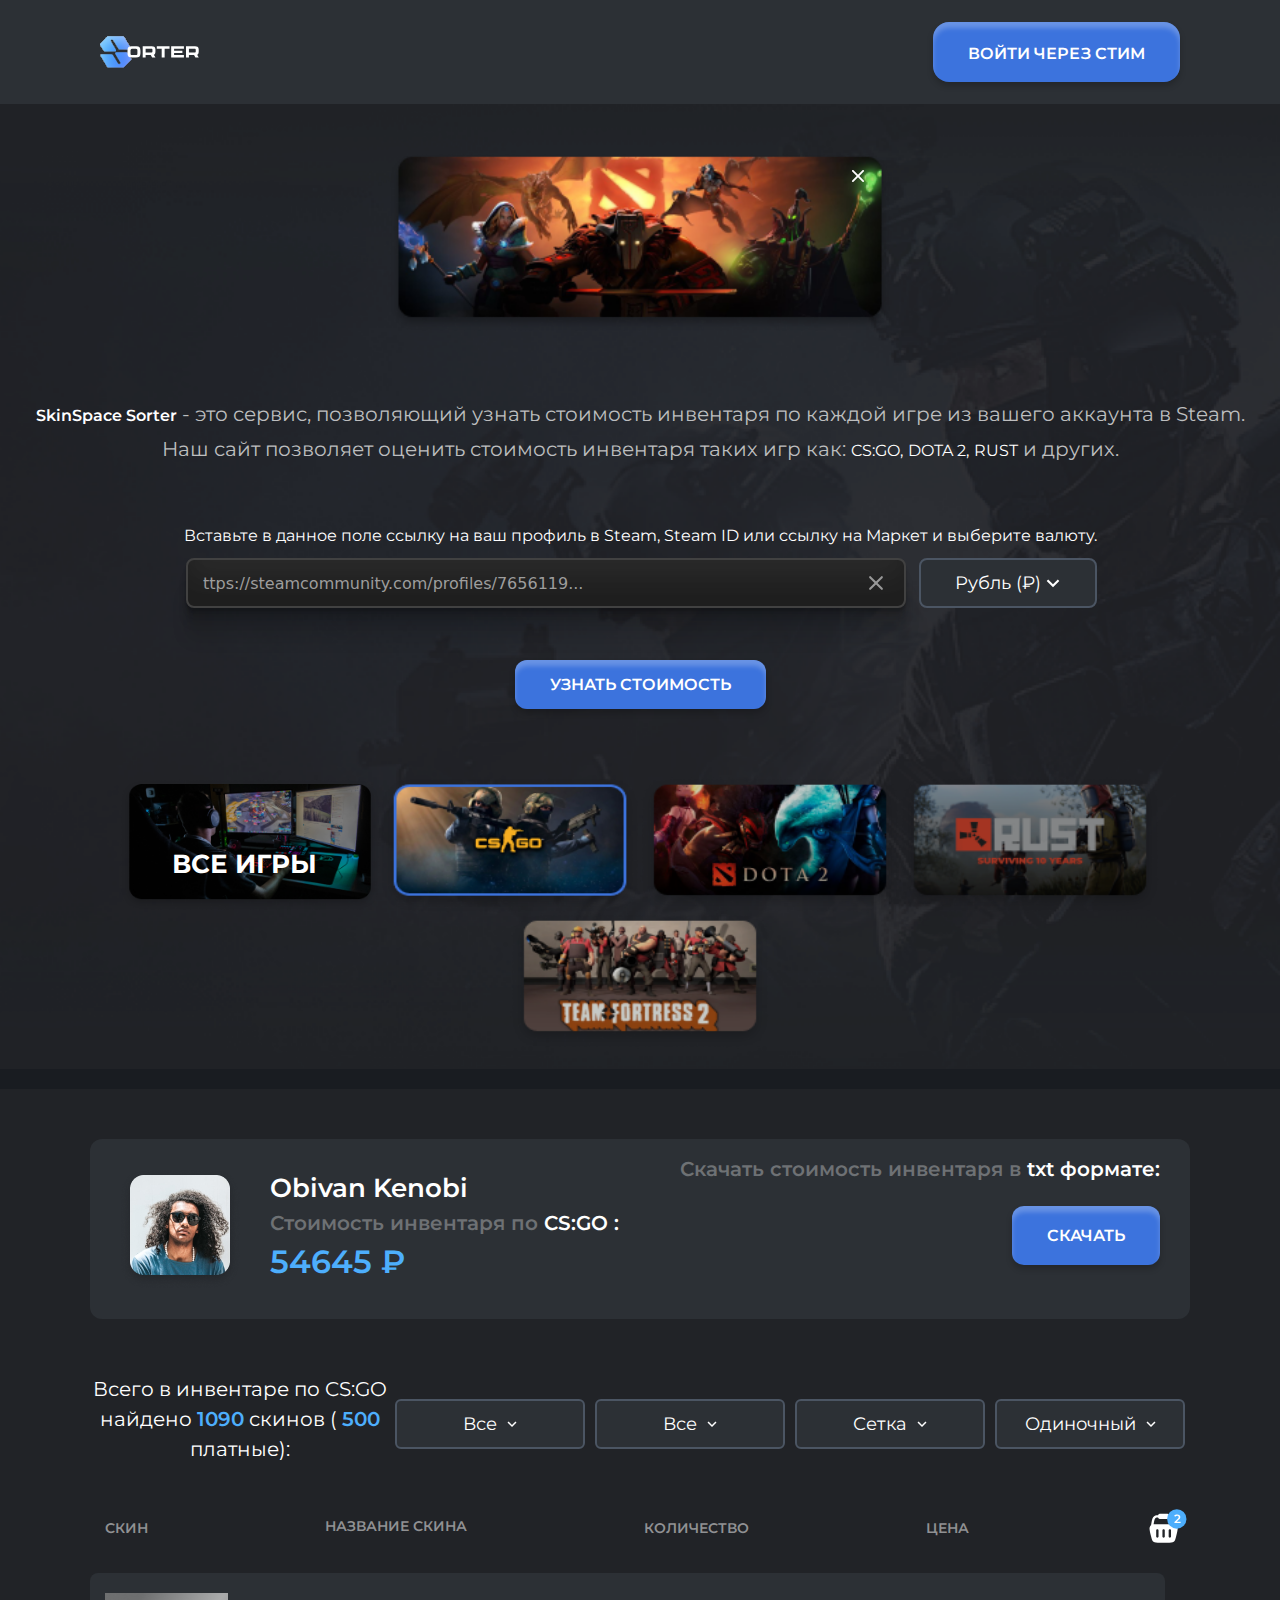
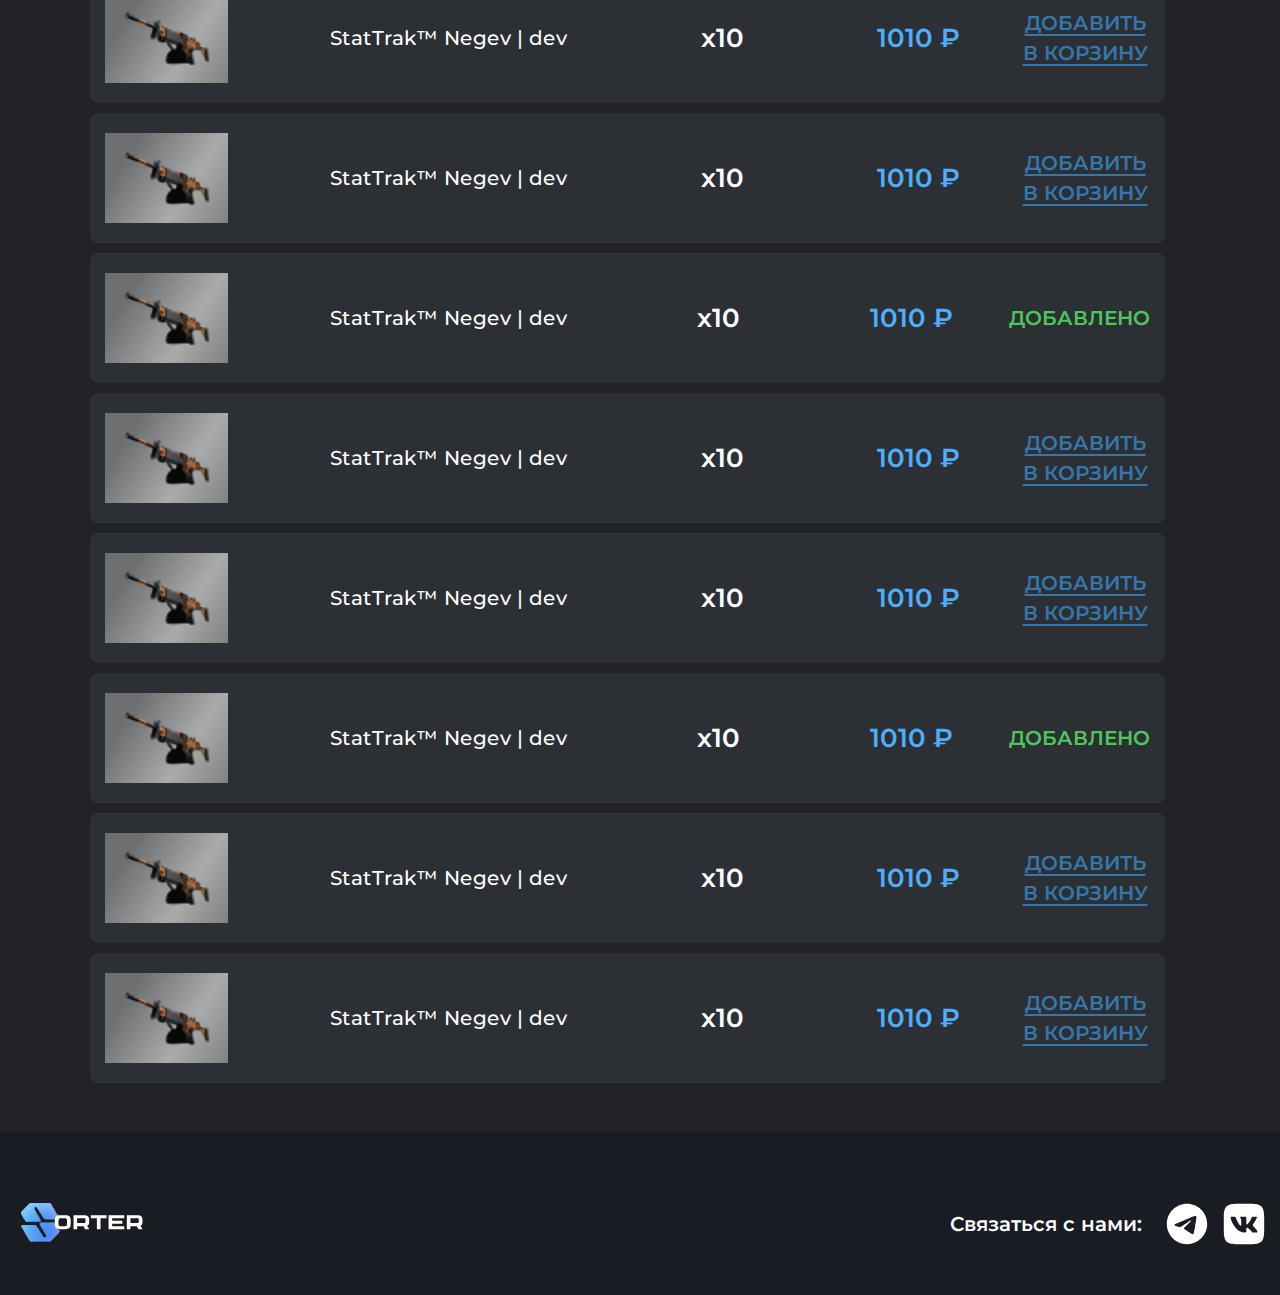
==== commit b2c54849: "Add files via upload" ====
--- a/sub_steamCalc2_site/index.html
+++ b/sub_steamCalc2_site/index.html
@@ -1,469 +1,839 @@
 <!DOCTYPE html>
-<html lang="en">
-
-<head>
-    <meta charset="UTF-8">
-    <meta http-equiv="X-UA-Compatible" content="IE=edge">
-    <meta name="viewport" content="width=device-width, initial-scale=1.0">
-    <link href="output.css" rel="stylesheet">
-    <link rel="stylesheet" href="css/style.css">
-    <link rel="preconnect" href="https://fonts.googleapis.com">
-    <link rel="preconnect" href="https://fonts.gstatic.com" crossorigin>
-    <link rel="preconnect" href="https://fonts.googleapis.com">
-    <link rel="preconnect" href="https://fonts.gstatic.com" crossorigin>
-    <link href="https://fonts.googleapis.com/css2?family=Montserrat&display=swap" rel="stylesheet">
-    <title>Document</title>
-</head>
-
-<body>
-
-    <header>
-
-        <nav>
-            <div class="sub_nav">
-                <svg class="svg_nav" width="100" height="35" viewBox="0 0 80 26" fill="none"
-                    xmlns="http://www.w3.org/2000/svg">
-                    <g filter="url(#filter0_i_1_12)">
+<html lang="en" class="scroll-smooth">
+    <head>
+        <meta charset="UTF-8" />
+        <meta http-equiv="X-UA-Compatible" content="IE=edge" />
+        <meta name="viewport" content="width=device-width, initial-scale=1.0" />
+        <link href="output.css" rel="stylesheet" />
+        <link rel="stylesheet" href="css/style.css" />
+        <link rel="preconnect" href="https://fonts.googleapis.com" />
+        <link rel="preconnect" href="https://fonts.gstatic.com" crossorigin />
+        <link rel="preconnect" href="https://fonts.googleapis.com" />
+        <link rel="preconnect" href="https://fonts.gstatic.com" crossorigin />
+        <link
+            href="https://fonts.googleapis.com/css2?family=Montserrat&display=swap"
+            rel="stylesheet"
+        />
+        <title>Document</title>
+    </head>
+    <body>
+        <header id="header">
+            <nav>
+                <div class="sub_nav">
+                    <svg
+                        class="svg_nav"
+                        width="100"
+                        height="35"
+                        viewBox="0 0 80 26"
+                        fill="none"
+                        xmlns="http://www.w3.org/2000/svg"
+                    >
+                        <g filter="url(#filter0_i_1_12)">
+                            <path
+                                d="M23.7916 10.6369H16.0322C15.5171 10.6369 15.0387 10.3696 14.7677 9.93051L10.6262 3.2202C10.4045 2.86092 10.013 2.64228 9.59156 2.64228H9.52603C9.00342 2.64228 8.57976 3.06694 8.57976 3.59079V3.69423C8.57976 3.89247 8.634 4.08691 8.73656 4.25641L12.7098 10.8225C13.0923 11.4546 12.6383 12.2629 11.9008 12.2629H3.98967C3.56604 12.2629 3.17292 12.042 2.95185 11.6798L0.119215 7.03852C-0.0730121 6.72355 -0.0293618 6.3183 0.225504 6.05172L5.69203 0.333978C5.896 0.120633 6.17802 0 6.47282 0H18.2915C18.7233 0 19.1228 0.229473 19.3412 0.602953L24.4914 9.41281C24.8082 9.9548 24.4183 10.6369 23.7916 10.6369Z"
+                                fill="url(#paint0_linear_1_12)"
+                            />
+                            <path
+                                d="M1.2084 14.3631L8.96777 14.3631C9.48289 14.3631 9.96132 14.6304 10.2323 15.0695L14.3738 21.7798C14.5955 22.1391 14.987 22.3577 15.4084 22.3577H15.474C15.9966 22.3577 16.4202 21.9331 16.4202 21.4092V21.3058C16.4202 21.1075 16.366 20.9131 16.2634 20.7436L12.2902 14.1775C11.9077 13.5454 12.3617 12.7371 13.0992 12.7371L21.0103 12.7371C21.434 12.7371 21.8271 12.958 22.0482 13.3202L24.8808 17.9615C25.073 18.2764 25.0294 18.6817 24.7745 18.9483L19.308 24.666C19.104 24.8794 18.822 25 18.5272 25L6.70853 25C6.27668 25 5.87719 24.7705 5.65885 24.397L0.508611 15.5872C0.191765 15.0452 0.581696 14.3631 1.2084 14.3631Z"
+                                fill="url(#paint1_linear_1_12)"
+                            />
+                        </g>
                         <path
-                            d="M23.7916 10.6369H16.0322C15.5171 10.6369 15.0387 10.3696 14.7677 9.93051L10.6262 3.2202C10.4045 2.86092 10.013 2.64228 9.59156 2.64228H9.52603C9.00342 2.64228 8.57976 3.06694 8.57976 3.59079V3.69423C8.57976 3.89247 8.634 4.08691 8.73656 4.25641L12.7098 10.8225C13.0923 11.4546 12.6383 12.2629 11.9008 12.2629H3.98967C3.56604 12.2629 3.17292 12.042 2.95185 11.6798L0.119215 7.03852C-0.0730121 6.72355 -0.0293618 6.3183 0.225504 6.05172L5.69203 0.333978C5.896 0.120633 6.17802 0 6.47282 0H18.2915C18.7233 0 19.1228 0.229473 19.3412 0.602953L24.4914 9.41281C24.8082 9.9548 24.4183 10.6369 23.7916 10.6369Z"
-                            fill="url(#paint0_linear_1_12)" />
+                            d="M29.1311 8H25.2197C22.7672 8 22 9.15714 22 11.6257V13.5029C22 16.0614 23.0816 16.9871 25.5341 16.9871H28.8041C31.2566 16.9871 32.3508 16.0614 32.3508 13.5029V11.6257C32.3508 9.15714 31.5836 8 29.1311 8ZM29.9361 13.6314C29.9361 14.7886 29.5713 15.0329 28.7538 15.0329H25.597C24.7795 15.0329 24.4148 14.7886 24.4148 13.6314V11.4971C24.4148 10.5457 24.7166 9.96714 25.5844 9.96714H28.7664C29.6342 9.96714 29.9361 10.5457 29.9361 11.4971V13.6314Z"
+                            fill="white"
+                        />
                         <path
-                            d="M1.2084 14.3631L8.96777 14.3631C9.48289 14.3631 9.96132 14.6304 10.2323 15.0695L14.3738 21.7798C14.5955 22.1391 14.987 22.3577 15.4084 22.3577H15.474C15.9966 22.3577 16.4202 21.9331 16.4202 21.4092V21.3058C16.4202 21.1075 16.366 20.9131 16.2634 20.7436L12.2902 14.1775C11.9077 13.5454 12.3617 12.7371 13.0992 12.7371L21.0103 12.7371C21.434 12.7371 21.8271 12.958 22.0482 13.3202L24.8808 17.9615C25.073 18.2764 25.0294 18.6817 24.7745 18.9483L19.308 24.666C19.104 24.8794 18.822 25 18.5272 25L6.70853 25C6.27668 25 5.87719 24.7705 5.65885 24.397L0.508611 15.5872C0.191765 15.0452 0.581696 14.3631 1.2084 14.3631Z"
-                            fill="url(#paint1_linear_1_12)" />
-                    </g>
-                    <path
-                        d="M29.1311 8H25.2197C22.7672 8 22 9.15714 22 11.6257V13.5029C22 16.0614 23.0816 16.9871 25.5341 16.9871H28.8041C31.2566 16.9871 32.3508 16.0614 32.3508 13.5029V11.6257C32.3508 9.15714 31.5836 8 29.1311 8ZM29.9361 13.6314C29.9361 14.7886 29.5713 15.0329 28.7538 15.0329H25.597C24.7795 15.0329 24.4148 14.7886 24.4148 13.6314V11.4971C24.4148 10.5457 24.7166 9.96714 25.5844 9.96714H28.7664C29.6342 9.96714 29.9361 10.5457 29.9361 11.4971V13.6314Z"
-                        fill="white" />
-                    <path
-                        d="M44.2888 12.9371C44.3517 12.5514 44.3643 11.8829 44.3643 11.4586C44.3643 11.0214 44.3391 10.3143 44.2762 9.96714C43.9995 8.54 43.1192 8 41.371 8H34.1644V16.9871H36.5037V15.0329H40.5912L41.7105 17H44.3643L43.0814 14.7629C43.7983 14.4543 44.1505 13.8629 44.2888 12.9371ZM36.5037 9.96714H41.1571C41.5973 9.96714 41.9495 10.3271 41.9495 10.7771V12.14C41.9495 12.5771 41.5973 12.95 41.1571 12.95H36.5037V9.96714Z"
-                        fill="white" />
-                    <path d="M55.6348 8H45.4349V9.96714H49.3589V16.9871H51.7108V9.96714H55.6348V8Z" fill="white" />
-                    <path
-                        d="M67.1351 9.96714V8H56.9352V16.9871H67.1351V15.0329H59.2745V13.4771H65.9152V11.51H59.2745V9.96714H67.1351Z"
-                        fill="white" />
-                    <path
-                        d="M78.9245 12.9371C78.9874 12.5514 79 11.8829 79 11.4586C79 11.0214 78.9748 10.3143 78.912 9.96714C78.6353 8.54 77.7549 8 76.0067 8H68.8001V16.9871H71.1394V15.0329H75.2269L76.3463 17H79L77.7172 14.7629C78.434 14.4543 78.7862 13.8629 78.9245 12.9371ZM71.1394 9.96714H75.7929C76.2331 9.96714 76.5852 10.3271 76.5852 10.7771V12.14C76.5852 12.5771 76.2331 12.95 75.7929 12.95H71.1394V9.96714Z"
-                        fill="white" />
-                    <defs>
-                        <filter id="filter0_i_1_12" x="0" y="0" width="25" height="29" filterUnits="userSpaceOnUse"
-                            color-interpolation-filters="sRGB">
-                            <feFlood flood-opacity="0" result="BackgroundImageFix" />
-                            <feBlend mode="normal" in="SourceGraphic" in2="BackgroundImageFix" result="shape" />
-                            <feColorMatrix in="SourceAlpha" type="matrix"
-                                values="0 0 0 0 0 0 0 0 0 0 0 0 0 0 0 0 0 0 127 0" result="hardAlpha" />
-                            <feOffset dy="4" />
-                            <feGaussianBlur stdDeviation="5" />
-                            <feComposite in2="hardAlpha" operator="arithmetic" k2="-1" k3="1" />
-                            <feColorMatrix type="matrix" values="0 0 0 0 1 0 0 0 0 1 0 0 0 0 1 0 0 0 0.5 0" />
-                            <feBlend mode="normal" in2="shape" result="effect1_innerShadow_1_12" />
-                        </filter>
-                        <linearGradient id="paint0_linear_1_12" x1="22.0978" y1="21.4092" x2="1.00084" y2="14.8658"
-                            gradientUnits="userSpaceOnUse">
-                            <stop stop-color="#346EFA" />
-                            <stop offset="1" stop-color="#39A9FC" />
-                        </linearGradient>
-                        <linearGradient id="paint1_linear_1_12" x1="22.0978" y1="21.4092" x2="1.00084" y2="14.8658"
-                            gradientUnits="userSpaceOnUse">
-                            <stop stop-color="#346EFA" />
-                            <stop offset="1" stop-color="#39A9FC" />
-                        </linearGradient>
-                    </defs>
-                </svg>
-                <a href="#" class="open_steam_button" id="logo">Войти через стим</a>
-            </div>
-        </nav>
-
-    </header>
-
-    <main>
-
-        <section class="for_bg-CS">
+                            d="M44.2888 12.9371C44.3517 12.5514 44.3643 11.8829 44.3643 11.4586C44.3643 11.0214 44.3391 10.3143 44.2762 9.96714C43.9995 8.54 43.1192 8 41.371 8H34.1644V16.9871H36.5037V15.0329H40.5912L41.7105 17H44.3643L43.0814 14.7629C43.7983 14.4543 44.1505 13.8629 44.2888 12.9371ZM36.5037 9.96714H41.1571C41.5973 9.96714 41.9495 10.3271 41.9495 10.7771V12.14C41.9495 12.5771 41.5973 12.95 41.1571 12.95H36.5037V9.96714Z"
+                            fill="white"
+                        />
+                        <path
+                            d="M55.6348 8H45.4349V9.96714H49.3589V16.9871H51.7108V9.96714H55.6348V8Z"
+                            fill="white"
+                        />
+                        <path
+                            d="M67.1351 9.96714V8H56.9352V16.9871H67.1351V15.0329H59.2745V13.4771H65.9152V11.51H59.2745V9.96714H67.1351Z"
+                            fill="white"
+                        />
+                        <path
+                            d="M78.9245 12.9371C78.9874 12.5514 79 11.8829 79 11.4586C79 11.0214 78.9748 10.3143 78.912 9.96714C78.6353 8.54 77.7549 8 76.0067 8H68.8001V16.9871H71.1394V15.0329H75.2269L76.3463 17H79L77.7172 14.7629C78.434 14.4543 78.7862 13.8629 78.9245 12.9371ZM71.1394 9.96714H75.7929C76.2331 9.96714 76.5852 10.3271 76.5852 10.7771V12.14C76.5852 12.5771 76.2331 12.95 75.7929 12.95H71.1394V9.96714Z"
+                            fill="white"
+                        />
+                        <defs>
+                            <filter
+                                id="filter0_i_1_12"
+                                x="0"
+                                y="0"
+                                width="25"
+                                height="29"
+                                filterUnits="userSpaceOnUse"
+                                color-interpolation-filters="sRGB"
+                            >
+                                <feFlood
+                                    flood-opacity="0"
+                                    result="BackgroundImageFix"
+                                />
+                                <feBlend
+                                    mode="normal"
+                                    in="SourceGraphic"
+                                    in2="BackgroundImageFix"
+                                    result="shape"
+                                />
+                                <feColorMatrix
+                                    in="SourceAlpha"
+                                    type="matrix"
+                                    values="0 0 0 0 0 0 0 0 0 0 0 0 0 0 0 0 0 0 127 0"
+                                    result="hardAlpha"
+                                />
+                                <feOffset dy="4" />
+                                <feGaussianBlur stdDeviation="5" />
+                                <feComposite
+                                    in2="hardAlpha"
+                                    operator="arithmetic"
+                                    k2="-1"
+                                    k3="1"
+                                />
+                                <feColorMatrix
+                                    type="matrix"
+                                    values="0 0 0 0 1 0 0 0 0 1 0 0 0 0 1 0 0 0 0.5 0"
+                                />
+                                <feBlend
+                                    mode="normal"
+                                    in2="shape"
+                                    result="effect1_innerShadow_1_12"
+                                />
+                            </filter>
+                            <linearGradient
+                                id="paint0_linear_1_12"
+                                x1="22.0978"
+                                y1="21.4092"
+                                x2="1.00084"
+                                y2="14.8658"
+                                gradientUnits="userSpaceOnUse"
+                            >
+                                <stop stop-color="#346EFA" />
+                                <stop offset="1" stop-color="#39A9FC" />
+                            </linearGradient>
+                            <linearGradient
+                                id="paint1_linear_1_12"
+                                x1="22.0978"
+                                y1="21.4092"
+                                x2="1.00084"
+                                y2="14.8658"
+                                gradientUnits="userSpaceOnUse"
+                            >
+                                <stop stop-color="#346EFA" />
+                                <stop offset="1" stop-color="#39A9FC" />
+                            </linearGradient>
+                        </defs>
+                    </svg>
+                    <a href="#" class="open_steam_button" id="logo"
+                        >Войти через стим</a
+                    >
+                </div>
+            </nav>
+        </header>
+
+        <main>
+            <section class="for_bg-CS">
+                <section class="headband_section">
+                    <div class="headband">
+                        <svg
+                            class="headband_svg"
+                            viewBox="0 0 14 14"
+                            fill="none"
+                            xmlns="http://www.w3.org/2000/svg"
+                        >
+                            <path
+                                d="M12.775 1.23413C12.6902 1.14915 12.5895 1.08173 12.4786 1.03573C12.3677 0.989731 12.2488 0.966054 12.1288 0.966054C12.0087 0.966054 11.8898 0.989731 11.7789 1.03573C11.668 1.08173 11.5673 1.14915 11.4825 1.23413L7 5.70746L2.5175 1.22496C2.43263 1.14009 2.33188 1.07277 2.221 1.02684C2.11011 0.980915 1.99127 0.957275 1.87125 0.957275C1.75123 0.957275 1.63238 0.980915 1.5215 1.02684C1.41062 1.07277 1.30987 1.14009 1.225 1.22496C1.14013 1.30983 1.07281 1.41058 1.02688 1.52146C0.980953 1.63235 0.957314 1.75119 0.957314 1.87121C0.957314 1.99123 0.980953 2.11008 1.02688 2.22096C1.07281 2.33184 1.14013 2.43259 1.225 2.51746L5.7075 6.99996L1.225 11.4825C1.14013 11.5673 1.07281 11.6681 1.02688 11.779C0.980953 11.8899 0.957314 12.0087 0.957314 12.1287C0.957314 12.2487 0.980953 12.3676 1.02688 12.4785C1.07281 12.5893 1.14013 12.6901 1.225 12.775C1.30987 12.8598 1.41062 12.9272 1.5215 12.9731C1.63238 13.019 1.75123 13.0426 1.87125 13.0426C1.99127 13.0426 2.11011 13.019 2.221 12.9731C2.33188 12.9272 2.43263 12.8598 2.5175 12.775L7 8.29246L11.4825 12.775C11.5674 12.8598 11.6681 12.9272 11.779 12.9731C11.8899 13.019 12.0087 13.0426 12.1288 13.0426C12.2488 13.0426 12.3676 13.019 12.4785 12.9731C12.5894 12.9272 12.6901 12.8598 12.775 12.775C12.8599 12.6901 12.9272 12.5893 12.9731 12.4785C13.019 12.3676 13.0427 12.2487 13.0427 12.1287C13.0427 12.0087 13.019 11.8899 12.9731 11.779C12.9272 11.6681 12.8599 11.5673 12.775 11.4825L8.2925 6.99996L12.775 2.51746C13.1233 2.16913 13.1233 1.58246 12.775 1.23413Z"
+                                fill="white"
+                            />
+                        </svg>
+                    </div>
+                </section>
+
+                <section>
+                    <div class="basic_text">
+                        <h2 class="basic_text_h2">
+                            <span class="basic_text_span"
+                                >SkinSpace Sorter</span
+                            >
+                            - это сервис, позволяющий узнать стоимость инвентаря
+                            по каждой игре из вашего аккаунта в Steam.
+                        </h2>
+
+                        <div class="sub_basic_text">
+                            <h2 class="sub_basic_text_h2">
+                                Наш сайт позволяет оценить стоимость инвентаря
+                                таких игр как:
+                                <span class="sub_basic_text_span">CS:GO,</span>
+                                <span class="sub_basic_text_span">DOTA 2,</span>
+                                <span class="sub_basic_text_span">RUST</span> и
+                                других.
+                            </h2>
+
+                            <div class="subend_basic_text">
+                                <h2 class="subend_basic_text_h2">
+                                    Вставьте в данное поле ссылку на ваш профиль
+                                    в Steam, Steam ID или ссылку на Маркет и
+                                    выберите валюту.
+                                </h2>
+                            </div>
+                            <div class="desktop_link_currency">
+                                <div class="input_link">
+                                    <div class="sub_input_link">
+                                        <input
+                                            type="text"
+                                            value="ttps://steamcommunity.com/profiles/7656119..."
+                                            class="input_promo"
+                                        />
+                                        <svg
+                                            class="sub_input_link_svg"
+                                            width="16"
+                                            height="16"
+                                            viewBox="0 0 14 14"
+                                            fill="none"
+                                            xmlns="http://www.w3.org/2000/svg"
+                                        >
+                                            <path
+                                                d="M12.775 1.23413C12.6902 1.14915 12.5895 1.08173 12.4786 1.03573C12.3677 0.989731 12.2488 0.966054 12.1288 0.966054C12.0087 0.966054 11.8898 0.989731 11.7789 1.03573C11.668 1.08173 11.5673 1.14915 11.4825 1.23413L7 5.70746L2.5175 1.22496C2.43263 1.14009 2.33188 1.07277 2.221 1.02684C2.11011 0.980915 1.99127 0.957275 1.87125 0.957275C1.75123 0.957275 1.63238 0.980915 1.5215 1.02684C1.41062 1.07277 1.30987 1.14009 1.225 1.22496C1.14013 1.30983 1.07281 1.41058 1.02688 1.52146C0.980953 1.63235 0.957314 1.75119 0.957314 1.87121C0.957314 1.99123 0.980953 2.11008 1.02688 2.22096C1.07281 2.33184 1.14013 2.43259 1.225 2.51746L5.7075 6.99996L1.225 11.4825C1.14013 11.5673 1.07281 11.6681 1.02688 11.779C0.980953 11.8899 0.957314 12.0087 0.957314 12.1287C0.957314 12.2487 0.980953 12.3676 1.02688 12.4785C1.07281 12.5893 1.14013 12.6901 1.225 12.775C1.30987 12.8598 1.41062 12.9272 1.5215 12.9731C1.63238 13.019 1.75123 13.0426 1.87125 13.0426C1.99127 13.0426 2.11011 13.019 2.221 12.9731C2.33188 12.9272 2.43263 12.8598 2.5175 12.775L7 8.29246L11.4825 12.775C11.5674 12.8598 11.6681 12.9272 11.779 12.9731C11.8899 13.019 12.0087 13.0426 12.1288 13.0426C12.2488 13.0426 12.3676 13.019 12.4785 12.9731C12.5894 12.9272 12.6901 12.8598 12.775 12.775C12.8599 12.6901 12.9272 12.5893 12.9731 12.4785C13.019 12.3676 13.0427 12.2487 13.0427 12.1287C13.0427 12.0087 13.019 11.8899 12.9731 11.779C12.9272 11.6681 12.8599 11.5673 12.775 11.4825L8.2925 6.99996L12.775 2.51746C13.1233 2.16913 13.1233 1.58246 12.775 1.23413Z"
+                                                fill="#989898"
+                                            />
+                                        </svg>
+                                    </div>
+                                </div>
+
+                                <div class="currency">
+                                    <div class="sub_currency">
+                                        <span class="currency_span"
+                                            >Рубль (₽)</span
+                                        >
+                                        <svg
+                                            class="currency_svg"
+                                            width="14"
+                                            height="14"
+                                            viewBox="0 0 10 6"
+                                            fill="none"
+                                            xmlns="http://www.w3.org/2000/svg"
+                                        >
+                                            <path
+                                                d="M1.5575 0.442505L5 3.8775L8.4425 0.442505L9.5 1.5L5 6L0.5 1.5L1.5575 0.442505Z"
+                                                fill="white"
+                                            />
+                                        </svg>
+                                    </div>
+                                    <!--Выбор валюты-->
+                                    <div class="block_currency">
+                                        <svg
+                                            class="cross"
+                                            width="14"
+                                            height="14"
+                                            viewBox="0 0 14 14"
+                                            fill="none"
+                                            xmlns="http://www.w3.org/2000/svg"
+                                        >
+                                            <path
+                                                d="M12.775 1.23413C12.6902 1.14915 12.5894 1.08173 12.4785 1.03573C12.3676 0.989731 12.2488 0.966054 12.1287 0.966054C12.0087 0.966054 11.8898 0.989731 11.7789 1.03573C11.668 1.08173 11.5673 1.14915 11.4825 1.23413L6.99996 5.70746L2.51746 1.22496C2.43259 1.14009 2.33184 1.07277 2.22096 1.02684C2.11008 0.980915 1.99123 0.957275 1.87121 0.957275C1.75119 0.957275 1.63235 0.980915 1.52146 1.02684C1.41058 1.07277 1.30983 1.14009 1.22496 1.22496C1.14009 1.30983 1.07277 1.41058 1.02684 1.52146C0.980915 1.63235 0.957275 1.75119 0.957275 1.87121C0.957275 1.99123 0.980915 2.11008 1.02684 2.22096C1.07277 2.33184 1.14009 2.43259 1.22496 2.51746L5.70746 6.99996L1.22496 11.4825C1.14009 11.5673 1.07277 11.6681 1.02684 11.779C0.980915 11.8899 0.957275 12.0087 0.957275 12.1287C0.957275 12.2487 0.980915 12.3676 1.02684 12.4785C1.07277 12.5893 1.14009 12.6901 1.22496 12.775C1.30983 12.8598 1.41058 12.9272 1.52146 12.9731C1.63235 13.019 1.75119 13.0426 1.87121 13.0426C1.99123 13.0426 2.11008 13.019 2.22096 12.9731C2.33184 12.9272 2.43259 12.8598 2.51746 12.775L6.99996 8.29246L11.4825 12.775C11.5673 12.8598 11.6681 12.9272 11.779 12.9731C11.8899 13.019 12.0087 13.0426 12.1287 13.0426C12.2487 13.0426 12.3676 13.019 12.4785 12.9731C12.5893 12.9272 12.6901 12.8598 12.775 12.775C12.8598 12.6901 12.9272 12.5893 12.9731 12.4785C13.019 12.3676 13.0426 12.2487 13.0426 12.1287C13.0426 12.0087 13.019 11.8899 12.9731 11.779C12.9272 11.6681 12.8598 11.5673 12.775 11.4825L8.29246 6.99996L12.775 2.51746C13.1233 2.16913 13.1233 1.58246 12.775 1.23413Z"
+                                                fill="white"
+                                            />
+                                        </svg>
+                                        <div class="content_block_currency">
+                                            <span
+                                                class="any_currency any_currency_active"
+                                                >Рубль (₽)</span
+                                            >
+                                            <span class="any_currency"
+                                                >Доллар ($)</span
+                                            >
+                                            <span class="any_currency"
+                                                >Евро (€)</span
+                                            >
+                                            <span class="any_currency"
+                                                >Юань (¥)</span
+                                            >
+                                            <span class="any_currency"
+                                                >Тенге (₸)</span
+                                            >
+                                            <span class="any_currency"
+                                                >Бел. рубль (Br)</span
+                                            >
+                                        </div>
+                                    </div>
+                                </div>
+                            </div>
+
+                            <div class="price">
+                                <a href="#" id="logo" class="price_button">
+                                    Узнать стоимость
+                                </a>
+                            </div>
+                        </div>
+                    </div>
+                </section>
+
+                <section>
+                    <div class="game_block">
+                        <div class="sub_game_block">
+                            <div class="sub_game_block-allGames">
+                                <img
+                                    src="img/Rectangle_189_desktop.png"
+                                    class="all_games_1"
+                                    alt=""
+                                />
+                                <img
+                                    src="img/Rectangle_189.png"
+                                    class="all_games_2"
+                                    alt=""
+                                />
+                                <span class="sub_game_block-allGames_span"
+                                    >Все игры</span
+                                >
+                            </div>
+                            <div class="cs">
+                                <img
+                                    src="img/Rectangle_186.png"
+                                    class="CS"
+                                    alt="CS"
+                                />
+                            </div>
+                        </div>
+                        <div class="sub_game_block-Dota">
+                            <div class="Dota">
+                                <img
+                                    src="img/Rectangle_187.png"
+                                    class="CS"
+                                    alt="Dota"
+                                />
+                            </div>
+                            <div class="Rust">
+                                <img
+                                    src="img/Rectangle_188.png"
+                                    class="CS"
+                                    alt="Rust"
+                                />
+                            </div>
+                        </div>
+                        <div class="TF">
+                            <img
+                                src="img/Rectangle_190.png"
+                                class="CS"
+                                alt="TF"
+                            />
+                        </div>
+                    </div>
+                </section>
+
+                <div class="add_block"></div>
+            </section>
 
             <section>
-                <div class="headband">
-                    <svg class="headband_svg" viewBox="0 0 14 14" fill="none" xmlns="http://www.w3.org/2000/svg">
-                        <path
-                            d="M12.775 1.23413C12.6902 1.14915 12.5895 1.08173 12.4786 1.03573C12.3677 0.989731 12.2488 0.966054 12.1288 0.966054C12.0087 0.966054 11.8898 0.989731 11.7789 1.03573C11.668 1.08173 11.5673 1.14915 11.4825 1.23413L7 5.70746L2.5175 1.22496C2.43263 1.14009 2.33188 1.07277 2.221 1.02684C2.11011 0.980915 1.99127 0.957275 1.87125 0.957275C1.75123 0.957275 1.63238 0.980915 1.5215 1.02684C1.41062 1.07277 1.30987 1.14009 1.225 1.22496C1.14013 1.30983 1.07281 1.41058 1.02688 1.52146C0.980953 1.63235 0.957314 1.75119 0.957314 1.87121C0.957314 1.99123 0.980953 2.11008 1.02688 2.22096C1.07281 2.33184 1.14013 2.43259 1.225 2.51746L5.7075 6.99996L1.225 11.4825C1.14013 11.5673 1.07281 11.6681 1.02688 11.779C0.980953 11.8899 0.957314 12.0087 0.957314 12.1287C0.957314 12.2487 0.980953 12.3676 1.02688 12.4785C1.07281 12.5893 1.14013 12.6901 1.225 12.775C1.30987 12.8598 1.41062 12.9272 1.5215 12.9731C1.63238 13.019 1.75123 13.0426 1.87125 13.0426C1.99127 13.0426 2.11011 13.019 2.221 12.9731C2.33188 12.9272 2.43263 12.8598 2.5175 12.775L7 8.29246L11.4825 12.775C11.5674 12.8598 11.6681 12.9272 11.779 12.9731C11.8899 13.019 12.0087 13.0426 12.1288 13.0426C12.2488 13.0426 12.3676 13.019 12.4785 12.9731C12.5894 12.9272 12.6901 12.8598 12.775 12.775C12.8599 12.6901 12.9272 12.5893 12.9731 12.4785C13.019 12.3676 13.0427 12.2487 13.0427 12.1287C13.0427 12.0087 13.019 11.8899 12.9731 11.779C12.9272 11.6681 12.8599 11.5673 12.775 11.4825L8.2925 6.99996L12.775 2.51746C13.1233 2.16913 13.1233 1.58246 12.775 1.23413Z"
-                            fill="white" />
-                    </svg>
+                <div class="obivan_kenobi">
+                    <div class="sub_obivan_kenobi">
+                        <img
+                            src="img/RectangleMan.png"
+                            class="sub_obivan_kenobi_img"
+                            alt="Man"
+                        />
+                        <div class="sub_obivan_kenobi_card">
+                            <h2 class="sub_obivan_kenobi_card_h2">
+                                Obivan Kenobi
+                            </h2>
+                            <span class="sub_obivan_kenobi_card_span"
+                                >Стоимость инвентаря по
+                                <span class="text-white font-semibold"
+                                    >CS:GO :</span
+                                ></span
+                            ><br />
+                            <span class="sub_obivan_kenobi_card_span_price"
+                                >54645 ₽
+                            </span>
+                        </div>
+                    </div>
+
+                    <div class="sub_obivan_kenobi_price">
+                        <span class="sub_obivan_kenobi_price_span"
+                            >Скачать стоимость инвентаря в
+                            <span class="text-white">txt формате:</span></span
+                        >
+                        <div class="dowload">
+                            <a
+                                href="#"
+                                id="logo"
+                                download="abc.txt"
+                                class="dowload_button"
+                            >
+                                Скачать
+                            </a>
+                        </div>
+                    </div>
                 </div>
             </section>
 
             <section>
-                <div class="basic_text">
-                    <h2 class="basic_text_h2">
-                        <span class="basic_text_span">SkinSpace Sorter</span> - это сервис, позволяющий узнать стоимость
-                        инвентаря по каждой игре
-                        из вашего аккаунта в Steam.
-                    </h2>
-
-                    <div class="sub_basic_text">
-                        <h2 class="sub_basic_text_h2">
-                            Наш сайт позволяет оценить
-                            стоимость инвентаря таких игр как:
-                            <span class="sub_basic_text_span">CS:GO,</span> <span class="sub_basic_text_span">DOTA
-                                2,</span> <span class="sub_basic_text_span">RUST</span> и других.
-                        </h2>
-
-                        <div class="subend_basic_text">
-                            <h2 class="subend_basic_text_h2">
-                                Вставьте в данное поле ссылку на ваш профиль
-                                в Steam, Steam ID или ссылку на Маркет
-                                и выберите валюту.
-                            </h2>
-                        </div>
-                        <div class="desktop_link_currency">
-                            <div class="input_link">
-                                <div class="sub_input_link">
-                                    <input type="text" value="ttps://steamcommunity.com/profiles/7656119..."
-                                        class="input_promo">
-                                    <svg class="sub_input_link_svg" width="12" height="12" viewBox="0 0 14 14"
-                                        fill="none" xmlns="http://www.w3.org/2000/svg">
-                                        <path
-                                            d="M12.775 1.23413C12.6902 1.14915 12.5895 1.08173 12.4786 1.03573C12.3677 0.989731 12.2488 0.966054 12.1288 0.966054C12.0087 0.966054 11.8898 0.989731 11.7789 1.03573C11.668 1.08173 11.5673 1.14915 11.4825 1.23413L7 5.70746L2.5175 1.22496C2.43263 1.14009 2.33188 1.07277 2.221 1.02684C2.11011 0.980915 1.99127 0.957275 1.87125 0.957275C1.75123 0.957275 1.63238 0.980915 1.5215 1.02684C1.41062 1.07277 1.30987 1.14009 1.225 1.22496C1.14013 1.30983 1.07281 1.41058 1.02688 1.52146C0.980953 1.63235 0.957314 1.75119 0.957314 1.87121C0.957314 1.99123 0.980953 2.11008 1.02688 2.22096C1.07281 2.33184 1.14013 2.43259 1.225 2.51746L5.7075 6.99996L1.225 11.4825C1.14013 11.5673 1.07281 11.6681 1.02688 11.779C0.980953 11.8899 0.957314 12.0087 0.957314 12.1287C0.957314 12.2487 0.980953 12.3676 1.02688 12.4785C1.07281 12.5893 1.14013 12.6901 1.225 12.775C1.30987 12.8598 1.41062 12.9272 1.5215 12.9731C1.63238 13.019 1.75123 13.0426 1.87125 13.0426C1.99127 13.0426 2.11011 13.019 2.221 12.9731C2.33188 12.9272 2.43263 12.8598 2.5175 12.775L7 8.29246L11.4825 12.775C11.5674 12.8598 11.6681 12.9272 11.779 12.9731C11.8899 13.019 12.0087 13.0426 12.1288 13.0426C12.2488 13.0426 12.3676 13.019 12.4785 12.9731C12.5894 12.9272 12.6901 12.8598 12.775 12.775C12.8599 12.6901 12.9272 12.5893 12.9731 12.4785C13.019 12.3676 13.0427 12.2487 13.0427 12.1287C13.0427 12.0087 13.019 11.8899 12.9731 11.779C12.9272 11.6681 12.8599 11.5673 12.775 11.4825L8.2925 6.99996L12.775 2.51746C13.1233 2.16913 13.1233 1.58246 12.775 1.23413Z"
-                                            fill="#989898" />
+                <div class="filter">
+                    <div class="subend_filter_basket">
+                        <span class="subend_filter_basket_span_1"
+                            >Всего в инвентаре по CS:GO найдено
+                            <span class="subend_filter_basket_span_2"
+                                >1090</span
+                            >
+                            скинов (
+                            <span class="subend_filter_basket_span_2">500</span>
+                            платные):</span
+                        >
+                    </div>
+
+                    <div class="desktop_filter">
+                        <div class="sub_filter">
+                            <div class="sub_filter_card">
+                                <div
+                                    class="special_sub_filter_card special_sub_filter_card-1"
+                                >
+                                    <span class="sub_filter_card_span"
+                                        >Все</span
+                                    >
+                                    <svg
+                                        class="sub_filter_card_svg"
+                                        width="10"
+                                        height="10"
+                                        viewBox="0 0 10 6"
+                                        fill="none"
+                                        xmlns="http://www.w3.org/2000/svg"
+                                    >
+                                        <path
+                                            d="M1.5575 0.442505L5 3.8775L8.4425 0.442505L9.5 1.5L5 6L0.5 1.5L1.5575 0.442505Z"
+                                            fill="white"
+                                        />
                                     </svg>
                                 </div>
-                            </div>
-
-                            <div class="currency">
-                                <span class="currency_span">Рубль (₽)</span>
-                                <svg class="currency_svg" width="10" height="10" viewBox="0 0 10 6" fill="none"
-                                    xmlns="http://www.w3.org/2000/svg">
-                                    <path
-                                        d="M1.5575 0.442505L5 3.8775L8.4425 0.442505L9.5 1.5L5 6L0.5 1.5L1.5575 0.442505Z"
-                                        fill="white" />
-                                </svg>
-                            </div>
-                        </div>
-
-                        <div class="price">
-                            <a href="#" id="logo" class="price_button">
-                                Узнать стоимость
-                            </a>
-                        </div>
-
-                    </div>
-
-                </div>
-
-
-            </section>
-
-            <section>
-                <div class="game_block">
-                    <div class="sub_game_block">
-                        <div class="sub_game_block-allGames">
-                            <img src="img/Rectangle_189_desktop.png" class="all_games_1" alt="">
-                            <img src="img/Rectangle_189.png" class="all_games_2" alt="">
-                            <span class="sub_game_block-allGames_span">Все игры</span>
-                        </div>
-                        <div class="cs">
-                            <img src="img/Rectangle_186.png" class="CS" alt="CS">
-                        </div>
-                    </div>
-                    <div class="sub_game_block-Dota">
-                        <div class="Dota">
-                            <img src="img/Rectangle_187.png" class="CS" alt="Dota">
-                        </div>
-                        <div class="Rust">
-                            <img src="img/Rectangle_188.png" class="CS" alt="Rust">
-                        </div>
-                    </div>
-                    <div class="TF">
-                        <img src="img/Rectangle_190.png" class="CS" alt="TF">
+                                <!-- Доп.блок под фильтр -->
+                                <div class="sub_filters sub_filters-1">
+                                    <div class="content_sub_fiters">
+                                        <span
+                                            class="frst_fiter_span frst_fiter_span_white"
+                                            >Все</span
+                                        >
+                                        <span class="frst_fiter_span"
+                                            >Marketrable</span
+                                        >
+                                        <span class="frst_fiter_span"
+                                            >UnMarketrable</span
+                                        >
+                                    </div>
+                                </div>
+                            </div>
+                            <div class="sub_filter_card">
+                                <div
+                                    class="special_sub_filter_card special_sub_filter_card-2"
+                                >
+                                    <span class="sub_filter_card_span"
+                                        >Все</span
+                                    >
+                                    <svg
+                                        class="sub_filter_card_svg"
+                                        width="10"
+                                        height="10"
+                                        viewBox="0 0 10 6"
+                                        fill="none"
+                                        xmlns="http://www.w3.org/2000/svg"
+                                    >
+                                        <path
+                                            d="M1.5575 0.442505L5 3.8775L8.4425 0.442505L9.5 1.5L5 6L0.5 1.5L1.5575 0.442505Z"
+                                            fill="white"
+                                        />
+                                    </svg>
+                                </div>
+                                <!-- Доп.блок под фильтр -->
+                                <div class="sub_filters sub_filters-2">
+                                    <div class="content_sub_fiters">
+                                        <span
+                                            class="frst_fiter_span frst_fiter_span_white"
+                                            >Все</span
+                                        >
+                                        <span class="frst_fiter_span"
+                                            >Tradable</span
+                                        >
+                                        <span class="frst_fiter_span"
+                                            >UnTradable</span
+                                        >
+                                    </div>
+                                </div>
+                            </div>
+                        </div>
+
+                        <div class="sub_filter">
+                            <div class="sub_filter_card">
+                                <div
+                                    class="special_sub_filter_card special_sub_filter_card-3"
+                                >
+                                    <span class="sub_filter_card_span"
+                                        >Сетка</span
+                                    >
+                                    <svg
+                                        class="sub_filter_card_svg"
+                                        width="10"
+                                        height="10"
+                                        viewBox="0 0 10 6"
+                                        fill="none"
+                                        xmlns="http://www.w3.org/2000/svg"
+                                    >
+                                        <path
+                                            d="M1.5575 0.442505L5 3.8775L8.4425 0.442505L9.5 1.5L5 6L0.5 1.5L1.5575 0.442505Z"
+                                            fill="white"
+                                        />
+                                    </svg>
+                                </div>
+                                <!-- Доп.блок под фильтр -->
+                                <div class="sub_filters sub_filters-3">
+                                    <div class="content_sub_fiters">
+                                        <span
+                                            class="frst_fiter_span frst_fiter_span_white"
+                                            >Сетка</span
+                                        >
+                                        <span class="frst_fiter_span"
+                                            >Таблица</span
+                                        >
+                                    </div>
+                                </div>
+                            </div>
+                            <div class="sub_filter_card">
+                                <div
+                                    class="special_sub_filter_card special_sub_filter_card-4"
+                                >
+                                    <span class="sub_filter_card_span"
+                                        >Одиночный</span
+                                    >
+                                    <svg
+                                        class="sub_filter_card_svg"
+                                        width="10"
+                                        height="10"
+                                        viewBox="0 0 10 6"
+                                        fill="none"
+                                        xmlns="http://www.w3.org/2000/svg"
+                                    >
+                                        <path
+                                            d="M1.5575 0.442505L5 3.8775L8.4425 0.442505L9.5 1.5L5 6L0.5 1.5L1.5575 0.442505Z"
+                                            fill="white"
+                                        />
+                                    </svg>
+                                </div>
+                                <!-- Доп.блок под фильтр -->
+                                <div class="sub_filters sub_filters-4">
+                                    <div class="content_sub_fiters">
+                                        <span
+                                            class="frst_fiter_span frst_fiter_span_white"
+                                            >Одиночный</span
+                                        >
+                                        <span class="frst_fiter_span"
+                                            >Групповой</span
+                                        >
+                                    </div>
+                                </div>
+                            </div>
+                        </div>
                     </div>
                 </div>
             </section>
 
-            <div class="add_block"></div>
-
-        </section>
-
-        <section>
-            <div class="obivan_kenobi">
-
-                <div class="sub_obivan_kenobi">
-                    <img src="img/RectangleMan.png" class="sub_obivan_kenobi_img" alt="Man">
-                    <div class="sub_obivan_kenobi_card">
-                        <h2 class="sub_obivan_kenobi_card_h2">Obivan Kenobi</h2>
-                        <span class="sub_obivan_kenobi_card_span">Стоимость инвентаря по <span
-                                class="text-white font-semibold">CS:GO :</span></span><br>
-                        <span class="sub_obivan_kenobi_card_span_price">54645 ₽ </span>
+            <section>
+                <div class="filter_dub">
+                    <div class="">
+                        <span class="skin">Скин</span>
+                    </div>
+                    <div class="">
+                        <span class="name">Название скина</span>
+                    </div>
+                    <div class="quantity_filter">
+                        <span class="quantity">Количество</span>
+                        <!--Сортировка по цене или кол-ву-->
+                        <div class="sort_price_quantity_1">
+                            <svg
+                                class="cross_2"
+                                width="14"
+                                height="14"
+                                viewBox="0 0 14 14"
+                                fill="none"
+                                xmlns="http://www.w3.org/2000/svg"
+                            >
+                                <path
+                                    d="M12.775 1.23413C12.6902 1.14915 12.5894 1.08173 12.4785 1.03573C12.3676 0.989731 12.2488 0.966054 12.1287 0.966054C12.0087 0.966054 11.8898 0.989731 11.7789 1.03573C11.668 1.08173 11.5673 1.14915 11.4825 1.23413L6.99996 5.70746L2.51746 1.22496C2.43259 1.14009 2.33184 1.07277 2.22096 1.02684C2.11008 0.980915 1.99123 0.957275 1.87121 0.957275C1.75119 0.957275 1.63235 0.980915 1.52146 1.02684C1.41058 1.07277 1.30983 1.14009 1.22496 1.22496C1.14009 1.30983 1.07277 1.41058 1.02684 1.52146C0.980915 1.63235 0.957275 1.75119 0.957275 1.87121C0.957275 1.99123 0.980915 2.11008 1.02684 2.22096C1.07277 2.33184 1.14009 2.43259 1.22496 2.51746L5.70746 6.99996L1.22496 11.4825C1.14009 11.5673 1.07277 11.6681 1.02684 11.779C0.980915 11.8899 0.957275 12.0087 0.957275 12.1287C0.957275 12.2487 0.980915 12.3676 1.02684 12.4785C1.07277 12.5893 1.14009 12.6901 1.22496 12.775C1.30983 12.8598 1.41058 12.9272 1.52146 12.9731C1.63235 13.019 1.75119 13.0426 1.87121 13.0426C1.99123 13.0426 2.11008 13.019 2.22096 12.9731C2.33184 12.9272 2.43259 12.8598 2.51746 12.775L6.99996 8.29246L11.4825 12.775C11.5673 12.8598 11.6681 12.9272 11.779 12.9731C11.8899 13.019 12.0087 13.0426 12.1287 13.0426C12.2487 13.0426 12.3676 13.019 12.4785 12.9731C12.5893 12.9272 12.6901 12.8598 12.775 12.775C12.8598 12.6901 12.9272 12.5893 12.9731 12.4785C13.019 12.3676 13.0426 12.2487 13.0426 12.1287C13.0426 12.0087 13.019 11.8899 12.9731 11.779C12.9272 11.6681 12.8598 11.5673 12.775 11.4825L8.29246 6.99996L12.775 2.51746C13.1233 2.16913 13.1233 1.58246 12.775 1.23413Z"
+                                    fill="white"
+                                />
+                            </svg>
+                            <div class="content_sort_price_quantity">
+                                <span class="increase">По убыванию</span>
+                                <span class="descending">По возрастанию</span>
+                            </div>
+                        </div>
+                    </div>
+
+                    <div class="price_filter">
+                        <span class="price_2">Цена</span>
+                        <!--Сортировка по цене или кол-ву-->
+                        <div class="sort_price_quantity_2">
+                            <svg
+                                class="cross_2"
+                                width="14"
+                                height="14"
+                                viewBox="0 0 14 14"
+                                fill="none"
+                                xmlns="http://www.w3.org/2000/svg"
+                            >
+                                <path
+                                    d="M12.775 1.23413C12.6902 1.14915 12.5894 1.08173 12.4785 1.03573C12.3676 0.989731 12.2488 0.966054 12.1287 0.966054C12.0087 0.966054 11.8898 0.989731 11.7789 1.03573C11.668 1.08173 11.5673 1.14915 11.4825 1.23413L6.99996 5.70746L2.51746 1.22496C2.43259 1.14009 2.33184 1.07277 2.22096 1.02684C2.11008 0.980915 1.99123 0.957275 1.87121 0.957275C1.75119 0.957275 1.63235 0.980915 1.52146 1.02684C1.41058 1.07277 1.30983 1.14009 1.22496 1.22496C1.14009 1.30983 1.07277 1.41058 1.02684 1.52146C0.980915 1.63235 0.957275 1.75119 0.957275 1.87121C0.957275 1.99123 0.980915 2.11008 1.02684 2.22096C1.07277 2.33184 1.14009 2.43259 1.22496 2.51746L5.70746 6.99996L1.22496 11.4825C1.14009 11.5673 1.07277 11.6681 1.02684 11.779C0.980915 11.8899 0.957275 12.0087 0.957275 12.1287C0.957275 12.2487 0.980915 12.3676 1.02684 12.4785C1.07277 12.5893 1.14009 12.6901 1.22496 12.775C1.30983 12.8598 1.41058 12.9272 1.52146 12.9731C1.63235 13.019 1.75119 13.0426 1.87121 13.0426C1.99123 13.0426 2.11008 13.019 2.22096 12.9731C2.33184 12.9272 2.43259 12.8598 2.51746 12.775L6.99996 8.29246L11.4825 12.775C11.5673 12.8598 11.6681 12.9272 11.779 12.9731C11.8899 13.019 12.0087 13.0426 12.1287 13.0426C12.2487 13.0426 12.3676 13.019 12.4785 12.9731C12.5893 12.9272 12.6901 12.8598 12.775 12.775C12.8598 12.6901 12.9272 12.5893 12.9731 12.4785C13.019 12.3676 13.0426 12.2487 13.0426 12.1287C13.0426 12.0087 13.019 11.8899 12.9731 11.779C12.9272 11.6681 12.8598 11.5673 12.775 11.4825L8.29246 6.99996L12.775 2.51746C13.1233 2.16913 13.1233 1.58246 12.775 1.23413Z"
+                                    fill="white"
+                                />
+                            </svg>
+                            <div class="content_sort_price_quantity">
+                                <span class="increase">По убыванию</span>
+                                <span class="descending">По возрастанию</span>
+                            </div>
+                        </div>
+                    </div>
+
+                    <div class="basket">
+                        <div class="">
+                            <svg
+                                width="44"
+                                height="44"
+                                viewBox="0 0 44 44"
+                                fill="none"
+                                xmlns="http://www.w3.org/2000/svg"
+                            >
+                                <path
+                                    fill-rule="evenodd"
+                                    clip-rule="evenodd"
+                                    d="M14.479 9.67999C13.962 9.67974 13.4555 9.82516 13.0185 10.0993C12.5815 10.3735 12.2319 10.7652 12.0103 11.2288C10.9429 11.2381 10.1127 11.2861 9.36991 11.5742C8.48319 11.9184 7.71202 12.5035 7.14463 13.2624C6.57193 14.0259 6.30196 15.0079 5.93368 16.3569L5.86034 16.6202L5.0598 21.2108C4.77111 21.4091 4.51987 21.6445 4.3014 21.9217C2.89539 23.7075 3.56484 26.3668 4.90375 31.6807C5.75423 35.0617 6.18024 36.7515 7.45049 37.7365C8.72074 38.72 10.4763 38.72 13.9874 38.72H21.2126C24.7237 38.72 26.4793 38.72 27.7495 37.7365C29.0198 36.7515 29.4442 35.0617 30.2962 31.6807C31.6352 26.3652 32.3046 23.709 30.8986 21.9217C30.6837 21.6469 30.4273 21.4066 30.1386 21.2093L29.3381 16.6217L29.2663 16.3584C28.8965 15.0079 28.6265 14.0259 28.0554 13.2608C27.4878 12.5025 26.7166 11.918 25.8301 11.5742C25.0873 11.2861 24.2555 11.2381 23.1897 11.2303C22.9684 10.7664 22.6188 10.3744 22.1818 10.1C21.7448 9.82553 21.2382 9.67988 20.721 9.67999H14.479ZM27.6153 20.3605L27.0504 17.1266C26.6088 15.5159 26.448 15.0094 26.1765 14.647C25.871 14.2383 25.4556 13.9232 24.9781 13.7378C24.6347 13.6047 24.2196 13.5659 23.1866 13.5551C22.9648 14.0177 22.6155 14.4084 22.1791 14.6819C21.7427 14.9555 21.2371 15.1007 20.721 15.1008H14.479C13.9628 15.1007 13.4573 14.9555 13.0209 14.6819C12.5845 14.4084 12.2352 14.0177 12.0134 13.5551C10.9788 13.5659 10.5653 13.6047 10.2219 13.7378C9.74438 13.9232 9.32904 14.2383 9.02348 14.647C8.75195 15.0094 8.59122 15.5143 8.1496 17.1251L7.58469 20.3605C9.14208 20.1344 11.2175 20.1344 13.9874 20.1344H21.2126C23.9824 20.1344 26.0579 20.1344 27.6153 20.3605ZM11.358 25.168C11.6684 25.168 11.9661 25.2904 12.1856 25.5082C12.4051 25.7261 12.5284 26.0215 12.5284 26.3296V32.5248C12.5284 32.8329 12.4051 33.1283 12.1856 33.3462C11.9661 33.564 11.6684 33.6864 11.358 33.6864C11.0476 33.6864 10.7499 33.564 10.5304 33.3462C10.3109 33.1283 10.1876 32.8329 10.1876 32.5248V26.3296C10.1876 26.0215 10.3109 25.7261 10.5304 25.5082C10.7499 25.2904 11.0476 25.168 11.358 25.168ZM25.0124 26.3296C25.0124 26.0215 24.8891 25.7261 24.6696 25.5082C24.4501 25.2904 24.1524 25.168 23.842 25.168C23.5316 25.168 23.2339 25.2904 23.0144 25.5082C22.7949 25.7261 22.6716 26.0215 22.6716 26.3296V32.5248C22.6716 32.8329 22.7949 33.1283 23.0144 33.3462C23.2339 33.564 23.5316 33.6864 23.842 33.6864C24.1524 33.6864 24.4501 33.564 24.6696 33.3462C24.8891 33.1283 25.0124 32.8329 25.0124 32.5248V26.3296ZM17.6 25.168C17.9104 25.168 18.2081 25.2904 18.4276 25.5082C18.6471 25.7261 18.7704 26.0215 18.7704 26.3296V32.5248C18.7704 32.8329 18.6471 33.1283 18.4276 33.3462C18.2081 33.564 17.9104 33.6864 17.6 33.6864C17.2896 33.6864 16.9919 33.564 16.7724 33.3462C16.5529 33.1283 16.4296 32.8329 16.4296 32.5248V26.3296C16.4296 26.0215 16.5529 25.7261 16.7724 25.5082C16.9919 25.2904 17.2896 25.168 17.6 25.168Z"
+                                    fill="white"
+                                />
+                                <circle
+                                    cx="30.8"
+                                    cy="14.96"
+                                    r="9.68"
+                                    fill="#4DAEFC"
+                                />
+                                <path
+                                    d="M34.6198 17.68V19H28.4278V17.956L31.7638 14.788C32.1398 14.428 32.3918 14.116 32.5198 13.852C32.6558 13.58 32.7238 13.312 32.7238 13.048C32.7238 12.656 32.5918 12.356 32.3278 12.148C32.0638 11.94 31.6758 11.836 31.1638 11.836C30.3078 11.836 29.6518 12.128 29.1958 12.712L28.1038 11.872C28.4318 11.432 28.8718 11.092 29.4238 10.852C29.9838 10.604 30.6078 10.48 31.2958 10.48C32.2078 10.48 32.9358 10.696 33.4798 11.128C34.0238 11.56 34.2958 12.148 34.2958 12.892C34.2958 13.348 34.1998 13.776 34.0078 14.176C33.8158 14.576 33.4478 15.032 32.9038 15.544L30.6598 17.68H34.6198Z"
+                                    fill="white"
+                                />
+                            </svg>
+                        </div>
                     </div>
                 </div>
-
-                <div class="sub_obivan_kenobi_price">
-                    <span class="sub_obivan_kenobi_price_span">Скачать стоимость инвентаря в <span
-                            class="text-white">txt формате:</span></span>
-                    <div class="dowload">
-                        <a href="#" id="logo" class="dowload_button">
-                            Скачать
-                        </a>
+            </section>
+
+            <!--NEGEV_CS_PART-->
+
+            <section class="sect_card">
+                <div class="all_card">
+                    <div class="card">
+                        <div class="sub_card">
+                            <div class="bg_steel">
+                                <img
+                                    src="img/image 81.png"
+                                    class="bg_steel_img"
+                                    alt="negev"
+                                />
+                            </div>
+                            <div class="content_card">
+                                <span class="prgrf_card"
+                                    >StatTrak™ Negev | dev
+                                </span>
+                                <span class="content_card_span_1">x10</span>
+                                <span class="content_card_span_2">1010 ₽ </span>
+                                <button class="B_link_card_1">
+                                    Добавить в корзину
+                                </button>
+                            </div>
+                        </div>
+                    </div>
+                    <div class="card">
+                        <div class="sub_card">
+                            <div class="bg_steel">
+                                <img
+                                    src="img/image 81.png"
+                                    class="bg_steel_img"
+                                    alt="negev"
+                                />
+                            </div>
+                            <div class="content_card">
+                                <span class="prgrf_card"
+                                    >StatTrak™ Negev | dev
+                                </span>
+                                <span class="content_card_span_1">x10</span>
+                                <span class="content_card_span_2">1010 ₽ </span>
+                                <button class="B_link_card_1">
+                                    Добавить в корзину
+                                </button>
+                            </div>
+                        </div>
+                    </div>
+                    <div class="card">
+                        <div class="sub_card">
+                            <div class="bg_steel">
+                                <img
+                                    src="img/image 81.png"
+                                    class="bg_steel_img"
+                                    alt="negev"
+                                />
+                            </div>
+                            <div class="content_card">
+                                <span class="prgrf_card"
+                                    >StatTrak™ Negev | dev
+                                </span>
+                                <span class="content_card_span_1">x10</span>
+                                <span class="content_card_span_2">1010 ₽ </span>
+                                <p class="B_link_card_3">Добавлено</p>
+                            </div>
+                        </div>
+                    </div>
+                    <div class="card">
+                        <div class="sub_card">
+                            <div class="bg_steel">
+                                <img
+                                    src="img/image 81.png"
+                                    class="bg_steel_img"
+                                    alt="negev"
+                                />
+                            </div>
+                            <div class="content_card">
+                                <span class="prgrf_card"
+                                    >StatTrak™ Negev | dev
+                                </span>
+                                <span class="content_card_span_1">x10</span>
+                                <span class="content_card_span_2">1010 ₽ </span>
+                                <button class="B_link_card_1">
+                                    Добавить в корзину
+                                </button>
+                            </div>
+                        </div>
+                    </div>
+                    <div class="card">
+                        <div class="sub_card">
+                            <div class="bg_steel">
+                                <img
+                                    src="img/image 81.png"
+                                    class="bg_steel_img"
+                                    alt="negev"
+                                />
+                            </div>
+                            <div class="content_card">
+                                <span class="prgrf_card"
+                                    >StatTrak™ Negev | dev
+                                </span>
+                                <span class="content_card_span_1">x10</span>
+                                <span class="content_card_span_2">1010 ₽ </span>
+                                <button class="B_link_card_1">
+                                    Добавить в корзину
+                                </button>
+                            </div>
+                        </div>
+                    </div>
+                    <div class="card">
+                        <div class="sub_card">
+                            <div class="bg_steel">
+                                <img
+                                    src="img/image 81.png"
+                                    class="bg_steel_img"
+                                    alt="negev"
+                                />
+                            </div>
+                            <div class="content_card">
+                                <span class="prgrf_card"
+                                    >StatTrak™ Negev | dev
+                                </span>
+                                <span class="content_card_span_1">x10</span>
+                                <span class="content_card_span_2">1010 ₽ </span>
+                                <p class="B_link_card_3">Добавлено</p>
+                            </div>
+                        </div>
+                    </div>
+                    <div class="card">
+                        <div class="sub_card">
+                            <div class="bg_steel">
+                                <img
+                                    src="img/image 81.png"
+                                    class="bg_steel_img"
+                                    alt="negev"
+                                />
+                            </div>
+                            <div class="content_card">
+                                <span class="prgrf_card"
+                                    >StatTrak™ Negev | dev
+                                </span>
+                                <span class="content_card_span_1">x10</span>
+                                <span class="content_card_span_2">1010 ₽ </span>
+                                <button class="B_link_card_1">
+                                    Добавить в корзину
+                                </button>
+                            </div>
+                        </div>
+                    </div>
+                    <div class="card">
+                        <div class="sub_card">
+                            <div class="bg_steel">
+                                <img
+                                    src="img/image 81.png"
+                                    class="bg_steel_img"
+                                    alt="negev"
+                                />
+                            </div>
+                            <div class="content_card">
+                                <span class="prgrf_card"
+                                    >StatTrak™ Negev | dev
+                                </span>
+                                <span class="content_card_span_1">x10</span>
+                                <span class="content_card_span_2">1010 ₽ </span>
+                                <button class="B_link_card_1">
+                                    Добавить в корзину
+                                </button>
+                            </div>
+                        </div>
+                    </div>
+                    <div class="card">
+                        <div class="sub_card">
+                            <div class="bg_steel">
+                                <img
+                                    src="img/image 81.png"
+                                    class="bg_steel_img"
+                                    alt="negev"
+                                />
+                            </div>
+                            <div class="content_card">
+                                <span class="prgrf_card"
+                                    >StatTrak™ Negev | dev
+                                </span>
+                                <span class="content_card_span_1">x10</span>
+                                <span class="content_card_span_2">1010 ₽ </span>
+                                <p class="B_link_card_3">Добавлено</p>
+                            </div>
+                        </div>
+                    </div>
+                    <div class="card">
+                        <div class="sub_card">
+                            <div class="bg_steel">
+                                <img
+                                    src="img/image 81.png"
+                                    class="bg_steel_img"
+                                    alt="negev"
+                                />
+                            </div>
+                            <div class="content_card">
+                                <span class="prgrf_card"
+                                    >StatTrak™ Negev | dev
+                                </span>
+                                <span class="content_card_span_1">x10</span>
+                                <span class="content_card_span_2">1010 ₽ </span>
+                                <button class="B_link_card_1">
+                                    Добавить в корзину
+                                </button>
+                            </div>
+                        </div>
                     </div>
                 </div>
-
-            </div>
-        </section>
-
-        <section>
-            <div class="filter">
-
-                <div class="subend_filter_basket">
-                    <span class="subend_filter_basket_span_1">Всего в инвентаре по CS:GO найдено <span
-                            class="subend_filter_basket_span_2">1090</span> скинов ( <span
-                            class="subend_filter_basket_span_2">500</span> платные):</span>
-                </div>
-
-                <div class="desktop_filter">
-                    <div class="sub_filter">
-                        <div class="sub_filter_card">
-                            <span class="sub_filter_card_span">Все</span>
-                            <svg class="sub_filter_card_svg" width="10" height="10" viewBox="0 0 10 6" fill="none"
-                                xmlns="http://www.w3.org/2000/svg">
-                                <path d="M1.5575 0.442505L5 3.8775L8.4425 0.442505L9.5 1.5L5 6L0.5 1.5L1.5575 0.442505Z"
-                                    fill="white" />
-                            </svg>
-                        </div>
-                        <div class="sub_filter_card">
-                            <span class="sub_filter_card_span">Все</span>
-                            <svg class="sub_filter_card_svg" width="10" height="10" viewBox="0 0 10 6" fill="none"
-                                xmlns="http://www.w3.org/2000/svg">
-                                <path d="M1.5575 0.442505L5 3.8775L8.4425 0.442505L9.5 1.5L5 6L0.5 1.5L1.5575 0.442505Z"
-                                    fill="white" />
-                            </svg>
-                        </div>
-                    </div>
-
-                    <div class="sub_filter">
-                        <div class="sub_filter_card">
-                            <span class="sub_filter_card_span">Сетка</span>
-                            <svg class="sub_filter_card_svg" width="10" height="10" viewBox="0 0 10 6" fill="none"
-                                xmlns="http://www.w3.org/2000/svg">
-                                <path d="M1.5575 0.442505L5 3.8775L8.4425 0.442505L9.5 1.5L5 6L0.5 1.5L1.5575 0.442505Z"
-                                    fill="white" />
-                            </svg>
-                        </div>
-                        <div class="sub_filter_card">
-                            <span class="sub_filter_card_span">Одиночный</span>
-                            <svg class="sub_filter_card_svg" width="10" height="10" viewBox="0 0 10 6" fill="none"
-                                xmlns="http://www.w3.org/2000/svg">
-                                <path d="M1.5575 0.442505L5 3.8775L8.4425 0.442505L9.5 1.5L5 6L0.5 1.5L1.5575 0.442505Z"
-                                    fill="white" />
-                            </svg>
-                        </div>
-                    </div>
-                </div>
-            </div>
-
-        </section>
-
-        <section>
-
-            <div class="filter_dub">
-
-                <div class="">
-                    <span class="skin">Скин</span>
-                </div>
-                <div class="">
-                    <span class="name">Название скина</span>
-                </div>
-                <div class="quantity_filter">
-                    <span class="quantity">Количество</span>
-                    <div class="">
-                        <svg class="arrows_1" width="12" height="10" viewBox="0 0 12 10" fill="none"
-                            xmlns="http://www.w3.org/2000/svg">
-                            <path
-                                d="M1.68334 9.33331L10.3167 9.33331C10.975 9.33331 11.375 8.60831 11.0167 8.04998L6.70001 1.26664C6.62485 1.14789 6.52088 1.05006 6.39776 0.982279C6.27465 0.914494 6.13639 0.87895 5.99584 0.87895C5.8553 0.87895 5.71704 0.914494 5.59392 0.982279C5.47081 1.05006 5.36683 1.14789 5.29168 1.26664L0.983343 8.04998C0.902046 8.17567 0.856182 8.32098 0.850587 8.47056C0.844993 8.62015 0.879876 8.76848 0.951556 8.89989C1.02324 9.03131 1.12906 9.14094 1.25785 9.21722C1.38665 9.2935 1.53365 9.33361 1.68334 9.33331Z"
-                                fill="white" fill-opacity="0.85" />
-                        </svg>
-                        <svg class="arrows_2" width="12" height="10" viewBox="0 0 12 10" fill="none"
-                            xmlns="http://www.w3.org/2000/svg">
-                            <path
-                                d="M10.3167 0.666689L1.68332 0.666688C1.02499 0.666688 0.62499 1.39169 0.983324 1.95002L5.29999 8.73336C5.37515 8.85211 5.47912 8.94994 5.60224 9.01772C5.72535 9.08551 5.86361 9.12105 6.00416 9.12105C6.1447 9.12105 6.28296 9.08551 6.40608 9.01772C6.52919 8.94994 6.63317 8.85211 6.70832 8.73336L11.0167 1.95002C11.098 1.82433 11.1438 1.67902 11.1494 1.52944C11.155 1.37985 11.1201 1.23152 11.0484 1.10011C10.9768 0.968694 10.8709 0.859062 10.7421 0.782779C10.6133 0.706495 10.4663 0.666388 10.3167 0.666689Z"
-                                fill="white" fill-opacity="0.85" />
-                        </svg>
-                    </div>
-                </div>
-
-                <div class="price_filter">
-                    <span class="price_2">Цена</span>
-                    <div class="">
-                        <svg class="arrows_1" width="12" height="10" viewBox="0 0 12 10" fill="none"
-                            xmlns="http://www.w3.org/2000/svg">
-                            <path
-                                d="M1.68334 9.33331L10.3167 9.33331C10.975 9.33331 11.375 8.60831 11.0167 8.04998L6.70001 1.26664C6.62485 1.14789 6.52088 1.05006 6.39776 0.982279C6.27465 0.914494 6.13639 0.87895 5.99584 0.87895C5.8553 0.87895 5.71704 0.914494 5.59392 0.982279C5.47081 1.05006 5.36683 1.14789 5.29168 1.26664L0.983343 8.04998C0.902046 8.17567 0.856182 8.32098 0.850587 8.47056C0.844993 8.62015 0.879876 8.76848 0.951556 8.89989C1.02324 9.03131 1.12906 9.14094 1.25785 9.21722C1.38665 9.2935 1.53365 9.33361 1.68334 9.33331Z"
-                                fill="white" fill-opacity="0.85" />
-                        </svg>
-                        <svg class="arrows_2" width="12" height="10" viewBox="0 0 12 10" fill="none"
-                            xmlns="http://www.w3.org/2000/svg">
-                            <path
-                                d="M10.3167 0.666689L1.68332 0.666688C1.02499 0.666688 0.62499 1.39169 0.983324 1.95002L5.29999 8.73336C5.37515 8.85211 5.47912 8.94994 5.60224 9.01772C5.72535 9.08551 5.86361 9.12105 6.00416 9.12105C6.1447 9.12105 6.28296 9.08551 6.40608 9.01772C6.52919 8.94994 6.63317 8.85211 6.70832 8.73336L11.0167 1.95002C11.098 1.82433 11.1438 1.67902 11.1494 1.52944C11.155 1.37985 11.1201 1.23152 11.0484 1.10011C10.9768 0.968694 10.8709 0.859062 10.7421 0.782779C10.6133 0.706495 10.4663 0.666388 10.3167 0.666689Z"
-                                fill="white" fill-opacity="0.85" />
-                        </svg>
-                    </div>
-                </div>
-
-                <div class="basket">
-                    <div class="">
-                        <svg width="44" height="44" viewBox="0 0 44 44" fill="none" xmlns="http://www.w3.org/2000/svg">
-                            <path fill-rule="evenodd" clip-rule="evenodd"
-                                d="M14.479 9.67999C13.962 9.67974 13.4555 9.82516 13.0185 10.0993C12.5815 10.3735 12.2319 10.7652 12.0103 11.2288C10.9429 11.2381 10.1127 11.2861 9.36991 11.5742C8.48319 11.9184 7.71202 12.5035 7.14463 13.2624C6.57193 14.0259 6.30196 15.0079 5.93368 16.3569L5.86034 16.6202L5.0598 21.2108C4.77111 21.4091 4.51987 21.6445 4.3014 21.9217C2.89539 23.7075 3.56484 26.3668 4.90375 31.6807C5.75423 35.0617 6.18024 36.7515 7.45049 37.7365C8.72074 38.72 10.4763 38.72 13.9874 38.72H21.2126C24.7237 38.72 26.4793 38.72 27.7495 37.7365C29.0198 36.7515 29.4442 35.0617 30.2962 31.6807C31.6352 26.3652 32.3046 23.709 30.8986 21.9217C30.6837 21.6469 30.4273 21.4066 30.1386 21.2093L29.3381 16.6217L29.2663 16.3584C28.8965 15.0079 28.6265 14.0259 28.0554 13.2608C27.4878 12.5025 26.7166 11.918 25.8301 11.5742C25.0873 11.2861 24.2555 11.2381 23.1897 11.2303C22.9684 10.7664 22.6188 10.3744 22.1818 10.1C21.7448 9.82553 21.2382 9.67988 20.721 9.67999H14.479ZM27.6153 20.3605L27.0504 17.1266C26.6088 15.5159 26.448 15.0094 26.1765 14.647C25.871 14.2383 25.4556 13.9232 24.9781 13.7378C24.6347 13.6047 24.2196 13.5659 23.1866 13.5551C22.9648 14.0177 22.6155 14.4084 22.1791 14.6819C21.7427 14.9555 21.2371 15.1007 20.721 15.1008H14.479C13.9628 15.1007 13.4573 14.9555 13.0209 14.6819C12.5845 14.4084 12.2352 14.0177 12.0134 13.5551C10.9788 13.5659 10.5653 13.6047 10.2219 13.7378C9.74438 13.9232 9.32904 14.2383 9.02348 14.647C8.75195 15.0094 8.59122 15.5143 8.1496 17.1251L7.58469 20.3605C9.14208 20.1344 11.2175 20.1344 13.9874 20.1344H21.2126C23.9824 20.1344 26.0579 20.1344 27.6153 20.3605ZM11.358 25.168C11.6684 25.168 11.9661 25.2904 12.1856 25.5082C12.4051 25.7261 12.5284 26.0215 12.5284 26.3296V32.5248C12.5284 32.8329 12.4051 33.1283 12.1856 33.3462C11.9661 33.564 11.6684 33.6864 11.358 33.6864C11.0476 33.6864 10.7499 33.564 10.5304 33.3462C10.3109 33.1283 10.1876 32.8329 10.1876 32.5248V26.3296C10.1876 26.0215 10.3109 25.7261 10.5304 25.5082C10.7499 25.2904 11.0476 25.168 11.358 25.168ZM25.0124 26.3296C25.0124 26.0215 24.8891 25.7261 24.6696 25.5082C24.4501 25.2904 24.1524 25.168 23.842 25.168C23.5316 25.168 23.2339 25.2904 23.0144 25.5082C22.7949 25.7261 22.6716 26.0215 22.6716 26.3296V32.5248C22.6716 32.8329 22.7949 33.1283 23.0144 33.3462C23.2339 33.564 23.5316 33.6864 23.842 33.6864C24.1524 33.6864 24.4501 33.564 24.6696 33.3462C24.8891 33.1283 25.0124 32.8329 25.0124 32.5248V26.3296ZM17.6 25.168C17.9104 25.168 18.2081 25.2904 18.4276 25.5082C18.6471 25.7261 18.7704 26.0215 18.7704 26.3296V32.5248C18.7704 32.8329 18.6471 33.1283 18.4276 33.3462C18.2081 33.564 17.9104 33.6864 17.6 33.6864C17.2896 33.6864 16.9919 33.564 16.7724 33.3462C16.5529 33.1283 16.4296 32.8329 16.4296 32.5248V26.3296C16.4296 26.0215 16.5529 25.7261 16.7724 25.5082C16.9919 25.2904 17.2896 25.168 17.6 25.168Z"
-                                fill="white" />
-                            <circle cx="30.8" cy="14.96" r="9.68" fill="#4DAEFC" />
-                            <path
-                                d="M34.6198 17.68V19H28.4278V17.956L31.7638 14.788C32.1398 14.428 32.3918 14.116 32.5198 13.852C32.6558 13.58 32.7238 13.312 32.7238 13.048C32.7238 12.656 32.5918 12.356 32.3278 12.148C32.0638 11.94 31.6758 11.836 31.1638 11.836C30.3078 11.836 29.6518 12.128 29.1958 12.712L28.1038 11.872C28.4318 11.432 28.8718 11.092 29.4238 10.852C29.9838 10.604 30.6078 10.48 31.2958 10.48C32.2078 10.48 32.9358 10.696 33.4798 11.128C34.0238 11.56 34.2958 12.148 34.2958 12.892C34.2958 13.348 34.1998 13.776 34.0078 14.176C33.8158 14.576 33.4478 15.032 32.9038 15.544L30.6598 17.68H34.6198Z"
-                                fill="white" />
-                        </svg>
-                    </div>
-                </div>
-            </div>
-
-        </section>
-
-        <!--NEGEV_CS_PART-->
-
-        <section class="sect_card">
-
-            <div class="all_card">
-                <div class="card">
-                    <div class="sub_card">
-                        <div class="bg_steel">
-                            <img src="img/image 81.png" class="bg_steel_img" alt="negev">
-                        </div>
-                        <div class="content_card">
-                            <span class="prgrf_card">StatTrak™ Negev | dev </span>
-                            <span class="content_card_span_1">x10</span>
-                            <span class="content_card_span_2">1010 ₽ </span>
-                            <a href="#" class="B_link_card_1">Добавить в корзину</a>
-                        </div>
-                    </div>
-                </div>
-                <div class="card">
-                    <div class="sub_card">
-                        <div class="bg_steel">
-                            <img src="img/image 81.png" class="bg_steel_img" alt="negev">
-                        </div>
-                        <div class="content_card">
-                            <span class="prgrf_card">StatTrak™ Negev | dev </span>
-                            <span class="content_card_span_1">x10</span>
-                            <span class="content_card_span_2">1010 ₽ </span>
-                            <a href="#" class="B_link_card_2">Добавить в корзину</a>
-                        </div>
-                    </div>
-                </div>
-                <div class="card">
-                    <div class="sub_card">
-                        <div class="bg_steel">
-                            <img src="img/image 81.png" class="bg_steel_img" alt="negev">
-                        </div>
-                        <div class="content_card">
-                            <span class="prgrf_card">StatTrak™ Negev | dev </span>
-                            <span class="content_card_span_1">x10</span>
-                            <span class="content_card_span_2">1010 ₽ </span>
-                            <a href="#" class="B_link_card_3">Добавлено</a>
-                        </div>
-                    </div>
-                </div>
-                <div class="card">
-                    <div class="sub_card">
-                        <div class="bg_steel">
-                            <img src="img/image 81.png" class="bg_steel_img" alt="negev">
-                        </div>
-                        <div class="content_card">
-                            <span class="prgrf_card">StatTrak™ Negev | dev </span>
-                            <span class="content_card_span_1">x10</span>
-                            <span class="content_card_span_2">1010 ₽ </span>
-                            <a href="#" class="B_link_card_1">Добавить в корзину</a>
-                        </div>
-                    </div>
-                </div>
-                <div class="card">
-                    <div class="sub_card">
-                        <div class="bg_steel">
-                            <img src="img/image 81.png" class="bg_steel_img" alt="negev">
-                        </div>
-                        <div class="content_card">
-                            <span class="prgrf_card">StatTrak™ Negev | dev </span>
-                            <span class="content_card_span_1">x10</span>
-                            <span class="content_card_span_2">1010 ₽ </span>
-                            <a href="#" class="B_link_card_2">Добавить в корзину</a>
-                        </div>
-                    </div>
-                </div>
-                <div class="card">
-                    <div class="sub_card">
-                        <div class="bg_steel">
-                            <img src="img/image 81.png" class="bg_steel_img" alt="negev">
-                        </div>
-                        <div class="content_card">
-                            <span class="prgrf_card">StatTrak™ Negev | dev </span>
-                            <span class="content_card_span_1">x10</span>
-                            <span class="content_card_span_2">1010 ₽ </span>
-                            <a href="#" class="B_link_card_3">Добавлено</a>
-                        </div>
-                    </div>
-                </div>
-                <div class="card">
-                    <div class="sub_card">
-                        <div class="bg_steel">
-                            <img src="img/image 81.png" class="bg_steel_img" alt="negev">
-                        </div>
-                        <div class="content_card">
-                            <span class="prgrf_card">StatTrak™ Negev | dev </span>
-                            <span class="content_card_span_1">x10</span>
-                            <span class="content_card_span_2">1010 ₽ </span>
-                            <a href="#" class="B_link_card_1">Добавить в корзину</a>
-                        </div>
-                    </div>
-                </div>
-                <div class="card">
-                    <div class="sub_card">
-                        <div class="bg_steel">
-                            <img src="img/image 81.png" class="bg_steel_img" alt="negev">
-                        </div>
-                        <div class="content_card">
-                            <span class="prgrf_card">StatTrak™ Negev | dev </span>
-                            <span class="content_card_span_1">x10</span>
-                            <span class="content_card_span_2">1010 ₽ </span>
-                            <a href="#" class="B_link_card_2">Добавить в корзину</a>
-                        </div>
-                    </div>
-                </div>
-                <div class="card">
-                    <div class="sub_card">
-                        <div class="bg_steel">
-                            <img src="img/image 81.png" class="bg_steel_img" alt="negev">
-                        </div>
-                        <div class="content_card">
-                            <span class="prgrf_card">StatTrak™ Negev | dev </span>
-                            <span class="content_card_span_1">x10</span>
-                            <span class="content_card_span_2">1010 ₽ </span>
-                            <a href="#" class="B_link_card_3">Добавлено</a>
-                        </div>
-                    </div>
-                </div>
-                <div class="card">
-                    <div class="sub_card">
-                        <div class="bg_steel">
-                            <img src="img/image 81.png" class="bg_steel_img" alt="negev">
-                        </div>
-                        <div class="content_card">
-                            <span class="prgrf_card">StatTrak™ Negev | dev </span>
-                            <span class="content_card_span_1">x10</span>
-                            <span class="content_card_span_2">1010 ₽ </span>
-                            <a href="#" class="B_link_card_1">Добавить в корзину</a>
-                        </div>
-                    </div>
-                </div>
-            </div>
-            <div class="scroll_bar">
-                <div class="band_scrollBar"></div>
-            </div>
-        </section>
-
-        <section>
-            <!--<div class="bg-[#191c22] font-['Montserrat'] px-[20px]">
+            </section>
+
+            <section>
+                <!--<div class="bg-[#191c22] font-['Montserrat'] px-[20px]">
                 <div class="flex items-center justify-evenly pt-[15px]">
                     <svg width="9" height="14" viewBox="0 0 9 14" fill="none" xmlns="http://www.w3.org/2000/svg">
                         <path d="M8.97833 1.645L3.635 7L8.97833 12.355L7.33333 14L0.333332 7L7.33333 0L8.97833 1.645Z"
@@ -485,173 +855,1419 @@
                 </div>
             </div>-->
 
-            <footer>
-                <div class="sub_footer">
-                    <svg class="sub_footer_svg" viewBox="0 0 80 26" fill="none" xmlns="http://www.w3.org/2000/svg">
-                        <g filter="url(#filter0_i_1_12)">
-                            <path
-                                d="M23.7916 10.6369H16.0322C15.5171 10.6369 15.0387 10.3696 14.7677 9.93051L10.6262 3.2202C10.4045 2.86092 10.013 2.64228 9.59156 2.64228H9.52603C9.00342 2.64228 8.57976 3.06694 8.57976 3.59079V3.69423C8.57976 3.89247 8.634 4.08691 8.73656 4.25641L12.7098 10.8225C13.0923 11.4546 12.6383 12.2629 11.9008 12.2629H3.98967C3.56604 12.2629 3.17292 12.042 2.95185 11.6798L0.119215 7.03852C-0.0730121 6.72355 -0.0293618 6.3183 0.225504 6.05172L5.69203 0.333978C5.896 0.120633 6.17802 0 6.47282 0H18.2915C18.7233 0 19.1228 0.229473 19.3412 0.602953L24.4914 9.41281C24.8082 9.9548 24.4183 10.6369 23.7916 10.6369Z"
-                                fill="url(#paint0_linear_1_12)" />
-                            <path
-                                d="M1.2084 14.3631L8.96777 14.3631C9.48289 14.3631 9.96132 14.6304 10.2323 15.0695L14.3738 21.7798C14.5955 22.1391 14.987 22.3577 15.4084 22.3577H15.474C15.9966 22.3577 16.4202 21.9331 16.4202 21.4092V21.3058C16.4202 21.1075 16.366 20.9131 16.2634 20.7436L12.2902 14.1775C11.9077 13.5454 12.3617 12.7371 13.0992 12.7371L21.0103 12.7371C21.434 12.7371 21.8271 12.958 22.0482 13.3202L24.8808 17.9615C25.073 18.2764 25.0294 18.6817 24.7745 18.9483L19.308 24.666C19.104 24.8794 18.822 25 18.5272 25L6.70853 25C6.27668 25 5.87719 24.7705 5.65885 24.397L0.508611 15.5872C0.191765 15.0452 0.581696 14.3631 1.2084 14.3631Z"
-                                fill="url(#paint1_linear_1_12)" />
-                        </g>
+                <footer>
+                    <div class="sub_footer">
+                        <a href="#header">
+                            <svg
+                                class="sub_footer_svg"
+                                viewBox="0 0 80 26"
+                                fill="none"
+                                xmlns="http://www.w3.org/2000/svg"
+                            >
+                                <g filter="url(#filter0_i_1_12)">
+                                    <path
+                                        d="M23.7916 10.6369H16.0322C15.5171 10.6369 15.0387 10.3696 14.7677 9.93051L10.6262 3.2202C10.4045 2.86092 10.013 2.64228 9.59156 2.64228H9.52603C9.00342 2.64228 8.57976 3.06694 8.57976 3.59079V3.69423C8.57976 3.89247 8.634 4.08691 8.73656 4.25641L12.7098 10.8225C13.0923 11.4546 12.6383 12.2629 11.9008 12.2629H3.98967C3.56604 12.2629 3.17292 12.042 2.95185 11.6798L0.119215 7.03852C-0.0730121 6.72355 -0.0293618 6.3183 0.225504 6.05172L5.69203 0.333978C5.896 0.120633 6.17802 0 6.47282 0H18.2915C18.7233 0 19.1228 0.229473 19.3412 0.602953L24.4914 9.41281C24.8082 9.9548 24.4183 10.6369 23.7916 10.6369Z"
+                                        fill="url(#paint0_linear_1_12)"
+                                    />
+                                    <path
+                                        d="M1.2084 14.3631L8.96777 14.3631C9.48289 14.3631 9.96132 14.6304 10.2323 15.0695L14.3738 21.7798C14.5955 22.1391 14.987 22.3577 15.4084 22.3577H15.474C15.9966 22.3577 16.4202 21.9331 16.4202 21.4092V21.3058C16.4202 21.1075 16.366 20.9131 16.2634 20.7436L12.2902 14.1775C11.9077 13.5454 12.3617 12.7371 13.0992 12.7371L21.0103 12.7371C21.434 12.7371 21.8271 12.958 22.0482 13.3202L24.8808 17.9615C25.073 18.2764 25.0294 18.6817 24.7745 18.9483L19.308 24.666C19.104 24.8794 18.822 25 18.5272 25L6.70853 25C6.27668 25 5.87719 24.7705 5.65885 24.397L0.508611 15.5872C0.191765 15.0452 0.581696 14.3631 1.2084 14.3631Z"
+                                        fill="url(#paint1_linear_1_12)"
+                                    />
+                                </g>
+                                <path
+                                    d="M29.1311 8H25.2197C22.7672 8 22 9.15714 22 11.6257V13.5029C22 16.0614 23.0816 16.9871 25.5341 16.9871H28.8041C31.2566 16.9871 32.3508 16.0614 32.3508 13.5029V11.6257C32.3508 9.15714 31.5836 8 29.1311 8ZM29.9361 13.6314C29.9361 14.7886 29.5713 15.0329 28.7538 15.0329H25.597C24.7795 15.0329 24.4148 14.7886 24.4148 13.6314V11.4971C24.4148 10.5457 24.7166 9.96714 25.5844 9.96714H28.7664C29.6342 9.96714 29.9361 10.5457 29.9361 11.4971V13.6314Z"
+                                    fill="white"
+                                />
+                                <path
+                                    d="M44.2888 12.9371C44.3517 12.5514 44.3643 11.8829 44.3643 11.4586C44.3643 11.0214 44.3391 10.3143 44.2762 9.96714C43.9995 8.54 43.1192 8 41.371 8H34.1644V16.9871H36.5037V15.0329H40.5912L41.7105 17H44.3643L43.0814 14.7629C43.7983 14.4543 44.1505 13.8629 44.2888 12.9371ZM36.5037 9.96714H41.1571C41.5973 9.96714 41.9495 10.3271 41.9495 10.7771V12.14C41.9495 12.5771 41.5973 12.95 41.1571 12.95H36.5037V9.96714Z"
+                                    fill="white"
+                                />
+                                <path
+                                    d="M55.6348 8H45.4349V9.96714H49.3589V16.9871H51.7108V9.96714H55.6348V8Z"
+                                    fill="white"
+                                />
+                                <path
+                                    d="M67.1351 9.96714V8H56.9352V16.9871H67.1351V15.0329H59.2745V13.4771H65.9152V11.51H59.2745V9.96714H67.1351Z"
+                                    fill="white"
+                                />
+                                <path
+                                    d="M78.9245 12.9371C78.9874 12.5514 79 11.8829 79 11.4586C79 11.0214 78.9748 10.3143 78.912 9.96714C78.6353 8.54 77.7549 8 76.0067 8H68.8001V16.9871H71.1394V15.0329H75.2269L76.3463 17H79L77.7172 14.7629C78.434 14.4543 78.7862 13.8629 78.9245 12.9371ZM71.1394 9.96714H75.7929C76.2331 9.96714 76.5852 10.3271 76.5852 10.7771V12.14C76.5852 12.5771 76.2331 12.95 75.7929 12.95H71.1394V9.96714Z"
+                                    fill="white"
+                                />
+                                <defs>
+                                    <filter
+                                        id="filter0_i_1_12"
+                                        x="0"
+                                        y="0"
+                                        width="25"
+                                        height="29"
+                                        filterUnits="userSpaceOnUse"
+                                        color-interpolation-filters="sRGB"
+                                    >
+                                        <feFlood
+                                            flood-opacity="0"
+                                            result="BackgroundImageFix"
+                                        />
+                                        <feBlend
+                                            mode="normal"
+                                            in="SourceGraphic"
+                                            in2="BackgroundImageFix"
+                                            result="shape"
+                                        />
+                                        <feColorMatrix
+                                            in="SourceAlpha"
+                                            type="matrix"
+                                            values="0 0 0 0 0 0 0 0 0 0 0 0 0 0 0 0 0 0 127 0"
+                                            result="hardAlpha"
+                                        />
+                                        <feOffset dy="4" />
+                                        <feGaussianBlur stdDeviation="5" />
+                                        <feComposite
+                                            in2="hardAlpha"
+                                            operator="arithmetic"
+                                            k2="-1"
+                                            k3="1"
+                                        />
+                                        <feColorMatrix
+                                            type="matrix"
+                                            values="0 0 0 0 1 0 0 0 0 1 0 0 0 0 1 0 0 0 0.5 0"
+                                        />
+                                        <feBlend
+                                            mode="normal"
+                                            in2="shape"
+                                            result="effect1_innerShadow_1_12"
+                                        />
+                                    </filter>
+                                    <linearGradient
+                                        id="paint0_linear_1_12"
+                                        x1="22.0978"
+                                        y1="21.4092"
+                                        x2="1.00084"
+                                        y2="14.8658"
+                                        gradientUnits="userSpaceOnUse"
+                                    >
+                                        <stop stop-color="#346EFA" />
+                                        <stop offset="1" stop-color="#39A9FC" />
+                                    </linearGradient>
+                                    <linearGradient
+                                        id="paint1_linear_1_12"
+                                        x1="22.0978"
+                                        y1="21.4092"
+                                        x2="1.00084"
+                                        y2="14.8658"
+                                        gradientUnits="userSpaceOnUse"
+                                    >
+                                        <stop stop-color="#346EFA" />
+                                        <stop offset="1" stop-color="#39A9FC" />
+                                    </linearGradient>
+                                </defs>
+                            </svg>
+                        </a>
+                        <div class="contact">
+                            <span class="contact_span">Связаться с нами:</span>
+                            <div class="sub_contact">
+                                <a
+                                    href="https://t.me/ilusha_chann"
+                                    target="_blank"
+                                >
+                                    <svg
+                                        class="sub_contacnt_svg_1"
+                                        viewBox="0 0 26 26"
+                                        fill="none"
+                                        xmlns="http://www.w3.org/2000/svg"
+                                    >
+                                        <path
+                                            d="M13 0.5C6.1 0.5 0.5 6.1 0.5 13C0.5 19.9 6.1 25.5 13 25.5C19.9 25.5 25.5 19.9 25.5 13C25.5 6.1 19.9 0.5 13 0.5ZM18.8 9C18.6125 10.975 17.8 15.775 17.3875 17.9875C17.2125 18.925 16.8625 19.2375 16.5375 19.275C15.8125 19.3375 15.2625 18.8 14.5625 18.3375C13.4625 17.6125 12.8375 17.1625 11.775 16.4625C10.5375 15.65 11.3375 15.2 12.05 14.475C12.2375 14.2875 15.4375 11.375 15.5 11.1125C15.5087 11.0727 15.5075 11.0315 15.4966 10.9923C15.4857 10.953 15.4654 10.9171 15.4375 10.8875C15.3625 10.825 15.2625 10.85 15.175 10.8625C15.0625 10.8875 13.3125 12.05 9.9 14.35C9.4 14.6875 8.95 14.8625 8.55 14.85C8.1 14.8375 7.25 14.6 6.6125 14.3875C5.825 14.1375 5.2125 14 5.2625 13.5625C5.2875 13.3375 5.6 13.1125 6.1875 12.875C9.8375 11.2875 12.2625 10.2375 13.475 9.7375C16.95 8.2875 17.6625 8.0375 18.1375 8.0375C18.2375 8.0375 18.475 8.0625 18.625 8.1875C18.75 8.2875 18.7875 8.425 18.8 8.525C18.7875 8.6 18.8125 8.825 18.8 9Z"
+                                            fill="white"
+                                        />
+                                    </svg>
+                                </a>
+                                <a
+                                    href="https://vk.com/ilusha.chaan"
+                                    target="_blank"
+                                >
+                                    <svg
+                                        class="sub_contacnt_svg_2"
+                                        viewBox="0 0 26 26"
+                                        fill="none"
+                                        xmlns="http://www.w3.org/2000/svg"
+                                    >
+                                        <path
+                                            d="M16.8412 0.5H9.17125C2.16625 0.5 0.5 2.16625 0.5 9.15875V16.8288C0.5 23.8325 2.15375 25.5 9.15875 25.5H16.8288C23.8325 25.5 25.5 23.8463 25.5 16.8412V9.17125C25.5 2.16625 23.8463 0.5 16.8412 0.5ZM20.6825 18.3375H18.8587C18.1688 18.3375 17.9613 17.7787 16.7238 16.5413C15.6438 15.5 15.1875 15.37 14.9137 15.37C14.5363 15.37 14.4325 15.4738 14.4325 15.995V17.635C14.4325 18.0788 14.2887 18.3387 13.13 18.3387C12.0054 18.2632 10.9149 17.9215 9.94825 17.3419C8.98159 16.7623 8.16646 15.9613 7.57 15.005C6.15396 13.2425 5.16868 11.1739 4.6925 8.96375C4.6925 8.69 4.79625 8.4425 5.3175 8.4425H7.14C7.60875 8.4425 7.7775 8.65125 7.96125 9.1325C8.84625 11.7375 10.3562 14.0025 10.9688 14.0025C11.2037 14.0025 11.3063 13.8988 11.3063 13.3125V10.63C11.2288 9.40625 10.5787 9.3025 10.5787 8.86C10.5871 8.74329 10.6406 8.63441 10.7279 8.55647C10.8151 8.47853 10.9293 8.43765 11.0463 8.4425H13.9113C14.3025 8.4425 14.4325 8.6375 14.4325 9.10625V12.7262C14.4325 13.1175 14.6012 13.2475 14.7188 13.2475C14.9537 13.2475 15.135 13.1175 15.565 12.6875C16.4886 11.5612 17.2432 10.3063 17.805 8.9625C17.8624 8.80108 17.9711 8.66288 18.1144 8.56899C18.2577 8.4751 18.4278 8.43068 18.5988 8.4425H20.4225C20.9688 8.4425 21.085 8.71625 20.9688 9.10625C20.3056 10.5918 19.4851 12.0019 18.5212 13.3125C18.325 13.6125 18.2463 13.7688 18.5212 14.12C18.7025 14.3938 19.3412 14.9275 19.7712 15.435C20.3961 16.0583 20.915 16.7795 21.3075 17.57C21.4637 18.0775 21.2025 18.3387 20.6825 18.3387V18.3375Z"
+                                            fill="white"
+                                        />
+                                    </svg>
+                                </a>
+                            </div>
+                        </div>
+                    </div>
+                </footer>
+            </section>
+
+            <!--Доп.компоненты-->
+            <!--Блок авторизации-->
+
+            <div class="authorization">
+                <div class="header_authorization">
+                    <svg
+                        class="cross_3"
+                        viewBox="0 0 14 14"
+                        fill="none"
+                        xmlns="http://www.w3.org/2000/svg"
+                    >
                         <path
-                            d="M29.1311 8H25.2197C22.7672 8 22 9.15714 22 11.6257V13.5029C22 16.0614 23.0816 16.9871 25.5341 16.9871H28.8041C31.2566 16.9871 32.3508 16.0614 32.3508 13.5029V11.6257C32.3508 9.15714 31.5836 8 29.1311 8ZM29.9361 13.6314C29.9361 14.7886 29.5713 15.0329 28.7538 15.0329H25.597C24.7795 15.0329 24.4148 14.7886 24.4148 13.6314V11.4971C24.4148 10.5457 24.7166 9.96714 25.5844 9.96714H28.7664C29.6342 9.96714 29.9361 10.5457 29.9361 11.4971V13.6314Z"
-                            fill="white" />
+                            d="M12.775 1.23413C12.6902 1.14915 12.5894 1.08173 12.4785 1.03573C12.3676 0.989731 12.2488 0.966054 12.1287 0.966054C12.0087 0.966054 11.8898 0.989731 11.7789 1.03573C11.668 1.08173 11.5673 1.14915 11.4825 1.23413L6.99996 5.70746L2.51746 1.22496C2.43259 1.14009 2.33184 1.07277 2.22096 1.02684C2.11008 0.980915 1.99123 0.957275 1.87121 0.957275C1.75119 0.957275 1.63235 0.980915 1.52146 1.02684C1.41058 1.07277 1.30983 1.14009 1.22496 1.22496C1.14009 1.30983 1.07277 1.41058 1.02684 1.52146C0.980915 1.63235 0.957275 1.75119 0.957275 1.87121C0.957275 1.99123 0.980915 2.11008 1.02684 2.22096C1.07277 2.33184 1.14009 2.43259 1.22496 2.51746L5.70746 6.99996L1.22496 11.4825C1.14009 11.5673 1.07277 11.6681 1.02684 11.779C0.980915 11.8899 0.957275 12.0087 0.957275 12.1287C0.957275 12.2487 0.980915 12.3676 1.02684 12.4785C1.07277 12.5893 1.14009 12.6901 1.22496 12.775C1.30983 12.8598 1.41058 12.9272 1.52146 12.9731C1.63235 13.019 1.75119 13.0426 1.87121 13.0426C1.99123 13.0426 2.11008 13.019 2.22096 12.9731C2.33184 12.9272 2.43259 12.8598 2.51746 12.775L6.99996 8.29246L11.4825 12.775C11.5673 12.8598 11.6681 12.9272 11.779 12.9731C11.8899 13.019 12.0087 13.0426 12.1287 13.0426C12.2487 13.0426 12.3676 13.019 12.4785 12.9731C12.5893 12.9272 12.6901 12.8598 12.775 12.775C12.8598 12.6901 12.9272 12.5893 12.9731 12.4785C13.019 12.3676 13.0426 12.2487 13.0426 12.1287C13.0426 12.0087 13.019 11.8899 12.9731 11.779C12.9272 11.6681 12.8598 11.5673 12.775 11.4825L8.29246 6.99996L12.775 2.51746C13.1233 2.16913 13.1233 1.58246 12.775 1.23413Z"
+                            fill="white"
+                        />
+                    </svg>
+                    <h2 class="prgrf_authorization">Авторизация</h2>
+                </div>
+                <div class="authorization_content">
+                    <span class="authorization_text"
+                        >Авторизуйтесь через
+                        <span class="text-white">Steam</span>, чтобы открыть
+                        доступ ко всему функционалу сервиса! ;)</span
+                    >
+                    <a href="#" id="logo" class="login_via_steam"
+                        >Войти через стим
+                    </a>
+                </div>
+            </div>
+
+            <!-- pop-up loader -->
+
+            <div class="new_account new_account_hidden">
+                <div class="header_new_account">
+                    <h2 class="prgrf_new_account">Еще несколько секунд...</h2>
+                </div>
+                <div class="new_account_content">
+                    <span class="text_new_account">Смотрим инвентарь</span>
+                    <div class="new_account_content_sub">
+                        <div class="new_account_content_sub_block_1"></div>
+                        <div class="new_account_content_sub_block_2"></div>
+                        <div class="new_account_content_sub_block_3"></div>
+                        <div class="new_account_content_sub_block_3"></div>
+                    </div>
+                </div>
+            </div>
+
+            <!-- pop-up: "Успешная операция" -->
+
+            <div class="success_loading success_loading_hidden">
+                <div class="success_loading_content">
+                    <svg
+                        class="cross_3_popUp"
+                        width="14"
+                        height="14"
+                        viewBox="0 0 14 14"
+                        fill="none"
+                        xmlns="http://www.w3.org/2000/svg"
+                    >
                         <path
-                            d="M44.2888 12.9371C44.3517 12.5514 44.3643 11.8829 44.3643 11.4586C44.3643 11.0214 44.3391 10.3143 44.2762 9.96714C43.9995 8.54 43.1192 8 41.371 8H34.1644V16.9871H36.5037V15.0329H40.5912L41.7105 17H44.3643L43.0814 14.7629C43.7983 14.4543 44.1505 13.8629 44.2888 12.9371ZM36.5037 9.96714H41.1571C41.5973 9.96714 41.9495 10.3271 41.9495 10.7771V12.14C41.9495 12.5771 41.5973 12.95 41.1571 12.95H36.5037V9.96714Z"
-                            fill="white" />
-                        <path d="M55.6348 8H45.4349V9.96714H49.3589V16.9871H51.7108V9.96714H55.6348V8Z" fill="white" />
+                            d="M12.775 1.23413C12.6902 1.14915 12.5894 1.08173 12.4785 1.03573C12.3676 0.989731 12.2488 0.966054 12.1287 0.966054C12.0087 0.966054 11.8898 0.989731 11.7789 1.03573C11.668 1.08173 11.5673 1.14915 11.4825 1.23413L6.99996 5.70746L2.51746 1.22496C2.43259 1.14009 2.33184 1.07277 2.22096 1.02684C2.11008 0.980915 1.99123 0.957275 1.87121 0.957275C1.75119 0.957275 1.63235 0.980915 1.52146 1.02684C1.41058 1.07277 1.30983 1.14009 1.22496 1.22496C1.14009 1.30983 1.07277 1.41058 1.02684 1.52146C0.980915 1.63235 0.957275 1.75119 0.957275 1.87121C0.957275 1.99123 0.980915 2.11008 1.02684 2.22096C1.07277 2.33184 1.14009 2.43259 1.22496 2.51746L5.70746 6.99996L1.22496 11.4825C1.14009 11.5673 1.07277 11.6681 1.02684 11.779C0.980915 11.8899 0.957275 12.0087 0.957275 12.1287C0.957275 12.2487 0.980915 12.3676 1.02684 12.4785C1.07277 12.5893 1.14009 12.6901 1.22496 12.775C1.30983 12.8598 1.41058 12.9272 1.52146 12.9731C1.63235 13.019 1.75119 13.0426 1.87121 13.0426C1.99123 13.0426 2.11008 13.019 2.22096 12.9731C2.33184 12.9272 2.43259 12.8598 2.51746 12.775L6.99996 8.29246L11.4825 12.775C11.5673 12.8598 11.6681 12.9272 11.779 12.9731C11.8899 13.019 12.0087 13.0426 12.1287 13.0426C12.2487 13.0426 12.3676 13.019 12.4785 12.9731C12.5893 12.9272 12.6901 12.8598 12.775 12.775C12.8598 12.6901 12.9272 12.5893 12.9731 12.4785C13.019 12.3676 13.0426 12.2487 13.0426 12.1287C13.0426 12.0087 13.019 11.8899 12.9731 11.779C12.9272 11.6681 12.8598 11.5673 12.775 11.4825L8.29246 6.99996L12.775 2.51746C13.1233 2.16913 13.1233 1.58246 12.775 1.23413Z"
+                            fill="white"
+                        />
+                    </svg>
+                    <svg
+                        class="success_svg"
+                        viewBox="0 0 60 60"
+                        fill="none"
+                        xmlns="http://www.w3.org/2000/svg"
+                    >
                         <path
-                            d="M67.1351 9.96714V8H56.9352V16.9871H67.1351V15.0329H59.2745V13.4771H65.9152V11.51H59.2745V9.96714H67.1351Z"
-                            fill="white" />
+                            d="M25.9173 35.2497L19.5736 28.9059C19.0388 28.3712 18.3826 28.1038 17.6048 28.1038C16.827 28.1038 16.1465 28.3955 15.5632 28.9788C15.0284 29.5136 14.7611 30.1941 14.7611 31.0205C14.7611 31.8469 15.0284 32.5275 15.5632 33.0622L23.8756 41.3747C24.4104 41.9094 25.0909 42.1768 25.9173 42.1768C26.7437 42.1768 27.4243 41.9094 27.959 41.3747L44.5111 24.8226C45.0458 24.2879 45.3131 23.6316 45.3131 22.8538C45.3131 22.0761 45.0215 21.3955 44.4382 20.8122C43.9034 20.2775 43.2229 20.0101 42.3965 20.0101C41.5701 20.0101 40.8895 20.2775 40.3548 20.8122L25.9173 35.2497ZM30.0006 59.1663C25.9659 59.1663 22.1743 58.4002 18.6257 56.868C15.077 55.3377 11.9902 53.2601 9.36523 50.6351C6.74023 48.0101 4.6626 44.9233 3.13232 41.3747C1.6001 37.8261 0.833984 34.0344 0.833984 29.9997C0.833984 25.965 1.6001 22.1733 3.13232 18.6247C4.6626 15.0761 6.74023 11.9893 9.36523 9.36426C11.9902 6.73926 15.077 4.66065 18.6257 3.12842C22.1743 1.59815 25.9659 0.833008 30.0006 0.833008C34.0354 0.833008 37.827 1.59815 41.3756 3.12842C44.9243 4.66065 48.0111 6.73926 50.6361 9.36426C53.2611 11.9893 55.3387 15.0761 56.869 18.6247C58.4012 22.1733 59.1673 25.965 59.1673 29.9997C59.1673 34.0344 58.4012 37.8261 56.869 41.3747C55.3387 44.9233 53.2611 48.0101 50.6361 50.6351C48.0111 53.2601 44.9243 55.3377 41.3756 56.868C37.827 58.4002 34.0354 59.1663 30.0006 59.1663Z"
+                            fill="#4EC75A"
+                        />
+                    </svg>
+                    <h2 class="success_loading_prgrf">
+                        Операция успешно завершена!
+                    </h2>
+                    <span class="success_loading_text"
+                        >Вся информация о транзакции была отправлена на
+                        указанный вами E-mail.</span
+                    >
+                </div>
+            </div>
+
+            <!--Ошибка загрузки предметов-->
+
+            <div class="error_loading">
+                <div class="error_loading_content">
+                    <svg
+                        class="cross_3_popUp cross_3_popUp_erorr"
+                        width="14"
+                        height="14"
+                        viewBox="0 0 14 14"
+                        fill="none"
+                        xmlns="http://www.w3.org/2000/svg"
+                    >
                         <path
-                            d="M78.9245 12.9371C78.9874 12.5514 79 11.8829 79 11.4586C79 11.0214 78.9748 10.3143 78.912 9.96714C78.6353 8.54 77.7549 8 76.0067 8H68.8001V16.9871H71.1394V15.0329H75.2269L76.3463 17H79L77.7172 14.7629C78.434 14.4543 78.7862 13.8629 78.9245 12.9371ZM71.1394 9.96714H75.7929C76.2331 9.96714 76.5852 10.3271 76.5852 10.7771V12.14C76.5852 12.5771 76.2331 12.95 75.7929 12.95H71.1394V9.96714Z"
-                            fill="white" />
-                        <defs>
-                            <filter id="filter0_i_1_12" x="0" y="0" width="25" height="29" filterUnits="userSpaceOnUse"
-                                color-interpolation-filters="sRGB">
-                                <feFlood flood-opacity="0" result="BackgroundImageFix" />
-                                <feBlend mode="normal" in="SourceGraphic" in2="BackgroundImageFix" result="shape" />
-                                <feColorMatrix in="SourceAlpha" type="matrix"
-                                    values="0 0 0 0 0 0 0 0 0 0 0 0 0 0 0 0 0 0 127 0" result="hardAlpha" />
-                                <feOffset dy="4" />
-                                <feGaussianBlur stdDeviation="5" />
-                                <feComposite in2="hardAlpha" operator="arithmetic" k2="-1" k3="1" />
-                                <feColorMatrix type="matrix" values="0 0 0 0 1 0 0 0 0 1 0 0 0 0 1 0 0 0 0.5 0" />
-                                <feBlend mode="normal" in2="shape" result="effect1_innerShadow_1_12" />
-                            </filter>
-                            <linearGradient id="paint0_linear_1_12" x1="22.0978" y1="21.4092" x2="1.00084" y2="14.8658"
-                                gradientUnits="userSpaceOnUse">
-                                <stop stop-color="#346EFA" />
-                                <stop offset="1" stop-color="#39A9FC" />
-                            </linearGradient>
-                            <linearGradient id="paint1_linear_1_12" x1="22.0978" y1="21.4092" x2="1.00084" y2="14.8658"
-                                gradientUnits="userSpaceOnUse">
-                                <stop stop-color="#346EFA" />
-                                <stop offset="1" stop-color="#39A9FC" />
-                            </linearGradient>
-                        </defs>
+                            d="M12.775 1.23413C12.6902 1.14915 12.5894 1.08173 12.4785 1.03573C12.3676 0.989731 12.2488 0.966054 12.1287 0.966054C12.0087 0.966054 11.8898 0.989731 11.7789 1.03573C11.668 1.08173 11.5673 1.14915 11.4825 1.23413L6.99996 5.70746L2.51746 1.22496C2.43259 1.14009 2.33184 1.07277 2.22096 1.02684C2.11008 0.980915 1.99123 0.957275 1.87121 0.957275C1.75119 0.957275 1.63235 0.980915 1.52146 1.02684C1.41058 1.07277 1.30983 1.14009 1.22496 1.22496C1.14009 1.30983 1.07277 1.41058 1.02684 1.52146C0.980915 1.63235 0.957275 1.75119 0.957275 1.87121C0.957275 1.99123 0.980915 2.11008 1.02684 2.22096C1.07277 2.33184 1.14009 2.43259 1.22496 2.51746L5.70746 6.99996L1.22496 11.4825C1.14009 11.5673 1.07277 11.6681 1.02684 11.779C0.980915 11.8899 0.957275 12.0087 0.957275 12.1287C0.957275 12.2487 0.980915 12.3676 1.02684 12.4785C1.07277 12.5893 1.14009 12.6901 1.22496 12.775C1.30983 12.8598 1.41058 12.9272 1.52146 12.9731C1.63235 13.019 1.75119 13.0426 1.87121 13.0426C1.99123 13.0426 2.11008 13.019 2.22096 12.9731C2.33184 12.9272 2.43259 12.8598 2.51746 12.775L6.99996 8.29246L11.4825 12.775C11.5673 12.8598 11.6681 12.9272 11.779 12.9731C11.8899 13.019 12.0087 13.0426 12.1287 13.0426C12.2487 13.0426 12.3676 13.019 12.4785 12.9731C12.5893 12.9272 12.6901 12.8598 12.775 12.775C12.8598 12.6901 12.9272 12.5893 12.9731 12.4785C13.019 12.3676 13.0426 12.2487 13.0426 12.1287C13.0426 12.0087 13.019 11.8899 12.9731 11.779C12.9272 11.6681 12.8598 11.5673 12.775 11.4825L8.29246 6.99996L12.775 2.51746C13.1233 2.16913 13.1233 1.58246 12.775 1.23413Z"
+                            fill="white"
+                        />
                     </svg>
-                    <div class="contact">
-                        <span class="contact_span">Связаться с нами:</span>
-                        <div class="sub_contact">
-                            <svg class="sub_contacnt_svg_1" viewBox="0 0 26 26" fill="none" xmlns="http://www.w3.org/2000/svg">
-                                <path d="M13 0.5C6.1 0.5 0.5 6.1 0.5 13C0.5 19.9 6.1 25.5 13 25.5C19.9 25.5 25.5 19.9 25.5 13C25.5 6.1 19.9 0.5 13 0.5ZM18.8 9C18.6125 10.975 17.8 15.775 17.3875 17.9875C17.2125 18.925 16.8625 19.2375 16.5375 19.275C15.8125 19.3375 15.2625 18.8 14.5625 18.3375C13.4625 17.6125 12.8375 17.1625 11.775 16.4625C10.5375 15.65 11.3375 15.2 12.05 14.475C12.2375 14.2875 15.4375 11.375 15.5 11.1125C15.5087 11.0727 15.5075 11.0315 15.4966 10.9923C15.4857 10.953 15.4654 10.9171 15.4375 10.8875C15.3625 10.825 15.2625 10.85 15.175 10.8625C15.0625 10.8875 13.3125 12.05 9.9 14.35C9.4 14.6875 8.95 14.8625 8.55 14.85C8.1 14.8375 7.25 14.6 6.6125 14.3875C5.825 14.1375 5.2125 14 5.2625 13.5625C5.2875 13.3375 5.6 13.1125 6.1875 12.875C9.8375 11.2875 12.2625 10.2375 13.475 9.7375C16.95 8.2875 17.6625 8.0375 18.1375 8.0375C18.2375 8.0375 18.475 8.0625 18.625 8.1875C18.75 8.2875 18.7875 8.425 18.8 8.525C18.7875 8.6 18.8125 8.825 18.8 9Z" fill="white"/>
-                            </svg>    
-                            <svg class="sub_contacnt_svg_2" viewBox="0 0 26 26" fill="none" xmlns="http://www.w3.org/2000/svg">
-                                <path d="M16.8412 0.5H9.17125C2.16625 0.5 0.5 2.16625 0.5 9.15875V16.8288C0.5 23.8325 2.15375 25.5 9.15875 25.5H16.8288C23.8325 25.5 25.5 23.8463 25.5 16.8412V9.17125C25.5 2.16625 23.8463 0.5 16.8412 0.5ZM20.6825 18.3375H18.8587C18.1688 18.3375 17.9613 17.7787 16.7238 16.5413C15.6438 15.5 15.1875 15.37 14.9137 15.37C14.5363 15.37 14.4325 15.4738 14.4325 15.995V17.635C14.4325 18.0788 14.2887 18.3387 13.13 18.3387C12.0054 18.2632 10.9149 17.9215 9.94825 17.3419C8.98159 16.7623 8.16646 15.9613 7.57 15.005C6.15396 13.2425 5.16868 11.1739 4.6925 8.96375C4.6925 8.69 4.79625 8.4425 5.3175 8.4425H7.14C7.60875 8.4425 7.7775 8.65125 7.96125 9.1325C8.84625 11.7375 10.3562 14.0025 10.9688 14.0025C11.2037 14.0025 11.3063 13.8988 11.3063 13.3125V10.63C11.2288 9.40625 10.5787 9.3025 10.5787 8.86C10.5871 8.74329 10.6406 8.63441 10.7279 8.55647C10.8151 8.47853 10.9293 8.43765 11.0463 8.4425H13.9113C14.3025 8.4425 14.4325 8.6375 14.4325 9.10625V12.7262C14.4325 13.1175 14.6012 13.2475 14.7188 13.2475C14.9537 13.2475 15.135 13.1175 15.565 12.6875C16.4886 11.5612 17.2432 10.3063 17.805 8.9625C17.8624 8.80108 17.9711 8.66288 18.1144 8.56899C18.2577 8.4751 18.4278 8.43068 18.5988 8.4425H20.4225C20.9688 8.4425 21.085 8.71625 20.9688 9.10625C20.3056 10.5918 19.4851 12.0019 18.5212 13.3125C18.325 13.6125 18.2463 13.7688 18.5212 14.12C18.7025 14.3938 19.3412 14.9275 19.7712 15.435C20.3961 16.0583 20.915 16.7795 21.3075 17.57C21.4637 18.0775 21.2025 18.3387 20.6825 18.3387V18.3375Z" fill="white"/>
+                    <svg
+                        class="error_svg"
+                        viewBox="0 0 30 30"
+                        fill="none"
+                        xmlns="http://www.w3.org/2000/svg"
+                    >
+                        <path
+                            d="M15 0C16.377 0 17.7051 0.175781 18.9844 0.527344C20.2637 0.878906 21.4551 1.38672 22.5586 2.05078C23.6621 2.71484 24.6729 3.49609 25.5908 4.39453C26.5088 5.29297 27.2949 6.30371 27.9492 7.42676C28.6035 8.5498 29.1064 9.74609 29.458 11.0156C29.8096 12.2852 29.9902 13.6133 30 15C30 16.377 29.8242 17.7051 29.4727 18.9844C29.1211 20.2637 28.6133 21.4551 27.9492 22.5586C27.2852 23.6621 26.5039 24.6729 25.6055 25.5908C24.707 26.5088 23.6963 27.2949 22.5732 27.9492C21.4502 28.6035 20.2539 29.1064 18.9844 29.458C17.7148 29.8096 16.3867 29.9902 15 30C13.623 30 12.2949 29.8242 11.0156 29.4727C9.73633 29.1211 8.54492 28.6133 7.44141 27.9492C6.33789 27.2852 5.32715 26.5039 4.40918 25.6055C3.49121 24.707 2.70508 23.6963 2.05078 22.5732C1.39648 21.4502 0.893555 20.2539 0.541992 18.9844C0.19043 17.7148 0.00976562 16.3867 0 15C0 13.623 0.175781 12.2949 0.527344 11.0156C0.878906 9.73633 1.38672 8.54492 2.05078 7.44141C2.71484 6.33789 3.49609 5.32715 4.39453 4.40918C5.29297 3.49121 6.30371 2.70508 7.42676 2.05078C8.5498 1.39648 9.74609 0.893555 11.0156 0.541992C12.2852 0.19043 13.6133 0.00976562 15 0ZM16.6553 15L21.665 9.99023L20.0098 8.33496L15 13.3447L9.99023 8.33496L8.33496 9.99023L13.3447 15L8.33496 20.0098L9.99023 21.665L15 16.6553L20.0098 21.665L21.665 20.0098L16.6553 15Z"
+                            fill="#E9585B"
+                        />
+                    </svg>
+                    <h2 class="error_loading_prgrf">
+                        Ошибка загрузки предметов
+                    </h2>
+                    <span class="error_loading_text"
+                        >Приносим свои извинения! Попробуйте снова через
+                        некоторое время!</span
+                    >
+                </div>
+            </div>
+
+            <!-- Pop-up: В разработке -->
+
+            <div class="popUp_inDeveloping">
+                <img
+                    src="img/inDeveloping.png"
+                    class="popUp_inDeveloping_image"
+                />
+                <h2 class="popUp_inDeveloping_mainText">В разработке!</h2>
+                <span class="popUp_inDeveloping_subText"
+                    >Приносим свои извинения, но в данный момент страница
+                    находится в процессе разработки.</span
+                >
+                <button class="popUp_inDeveloping_btn" id="logo">
+                    вернуться на главную страницу
+                </button>
+            </div>
+
+            <!-- Pop-up: Корзина -->
+
+            <div class="main_basket_1">
+                <div class="sub_main_basket">
+                    <div class="sub_main_basket_left">
+                        <div class="header_sub_main_basket_left">
+                            <div class="header_sub_main_basket_left_svg_span">
+                                <svg
+                                    class="header_sub_main_basket_left_svgBasket"
+                                    viewBox="0 0 31 32"
+                                    fill="none"
+                                    xmlns="http://www.w3.org/2000/svg"
+                                >
+                                    <path
+                                        fill-rule="evenodd"
+                                        clip-rule="evenodd"
+                                        d="M11.7046 0.375C11.1524 0.374729 10.6115 0.53121 10.1447 0.82625C9.67796 1.12129 9.30455 1.54276 9.0679 2.04167C7.9279 2.05167 7.04123 2.10333 6.2479 2.41333C5.30085 2.78379 4.47722 3.41335 3.87123 4.23C3.25956 5.05167 2.97123 6.10833 2.5779 7.56L2.49956 7.84333L1.64456 12.7833C1.33623 12.9967 1.0679 13.25 0.834563 13.5483C-0.667104 15.47 0.0478964 18.3317 1.4779 24.05C2.38623 27.6883 2.84123 29.5067 4.1979 30.5667C5.55456 31.625 7.42956 31.625 11.1796 31.625H18.8962C22.6462 31.625 24.5212 31.625 25.8779 30.5667C27.2346 29.5067 27.6879 27.6883 28.5979 24.05C30.0279 18.33 30.7429 15.4717 29.2412 13.5483C29.0117 13.2526 28.7379 12.994 28.4296 12.7817L27.5746 7.845L27.4979 7.56167C27.1029 6.10833 26.8146 5.05167 26.2046 4.22833C25.5984 3.4123 24.7747 2.78333 23.8279 2.41333C23.0346 2.10333 22.1462 2.05167 21.0079 2.04333C20.7715 1.54412 20.3982 1.1223 19.9314 0.826954C19.4646 0.531608 18.9236 0.374878 18.3712 0.375H11.7046ZM25.7346 11.8683L25.1312 8.38833C24.6596 6.655 24.4879 6.11 24.1979 5.72C23.8715 5.28018 23.428 4.94113 22.9179 4.74167C22.5512 4.59833 22.1079 4.55667 21.0046 4.545C20.7677 5.04277 20.3946 5.46321 19.9285 5.7576C19.4624 6.05199 18.9225 6.20827 18.3712 6.20833H11.7046C11.1533 6.20827 10.6133 6.05199 10.1473 5.7576C9.68121 5.46321 9.30811 5.04277 9.07123 4.545C7.96623 4.55667 7.52456 4.59833 7.1579 4.74167C6.64784 4.94113 6.20425 5.28018 5.8779 5.72C5.5879 6.11 5.41623 6.65333 4.94456 8.38667L4.34123 11.8683C6.00456 11.625 8.22123 11.625 11.1796 11.625H18.8962C21.8546 11.625 24.0712 11.625 25.7346 11.8683ZM8.37123 17.0417C8.70275 17.0417 9.02069 17.1734 9.25511 17.4078C9.48953 17.6422 9.62123 17.9601 9.62123 18.2917V24.9583C9.62123 25.2899 9.48953 25.6078 9.25511 25.8422C9.02069 26.0766 8.70275 26.2083 8.37123 26.2083C8.03971 26.2083 7.72177 26.0766 7.48735 25.8422C7.25293 25.6078 7.12123 25.2899 7.12123 24.9583V18.2917C7.12123 17.9601 7.25293 17.6422 7.48735 17.4078C7.72177 17.1734 8.03971 17.0417 8.37123 17.0417ZM22.9546 18.2917C22.9546 17.9601 22.8229 17.6422 22.5884 17.4078C22.354 17.1734 22.0361 17.0417 21.7046 17.0417C21.373 17.0417 21.0551 17.1734 20.8207 17.4078C20.5863 17.6422 20.4546 17.9601 20.4546 18.2917V24.9583C20.4546 25.2899 20.5863 25.6078 20.8207 25.8422C21.0551 26.0766 21.373 26.2083 21.7046 26.2083C22.0361 26.2083 22.354 26.0766 22.5884 25.8422C22.8229 25.6078 22.9546 25.2899 22.9546 24.9583V18.2917ZM15.0379 17.0417C15.3694 17.0417 15.6874 17.1734 15.9218 17.4078C16.1562 17.6422 16.2879 17.9601 16.2879 18.2917V24.9583C16.2879 25.2899 16.1562 25.6078 15.9218 25.8422C15.6874 26.0766 15.3694 26.2083 15.0379 26.2083C14.7064 26.2083 14.3884 26.0766 14.154 25.8422C13.9196 25.6078 13.7879 25.2899 13.7879 24.9583V18.2917C13.7879 17.9601 13.9196 17.6422 14.154 17.4078C14.3884 17.1734 14.7064 17.0417 15.0379 17.0417Z"
+                                        fill="white"
+                                        fill-opacity="0.9"
+                                    />
+                                </svg>
+                                <span class="header_sub_main_basket_left_span"
+                                    >Корзина</span
+                                >
+                            </div>
+                            <svg
+                                class="header_sub_main_basket_left_svgMobile"
+                                viewBox="0 0 14 14"
+                                fill="none"
+                                xmlns="http://www.w3.org/2000/svg"
+                            >
+                                <path
+                                    d="M12.775 1.23413C12.6902 1.14915 12.5894 1.08173 12.4785 1.03573C12.3676 0.989731 12.2488 0.966054 12.1287 0.966054C12.0087 0.966054 11.8898 0.989731 11.7789 1.03573C11.668 1.08173 11.5673 1.14915 11.4825 1.23413L6.99996 5.70746L2.51746 1.22496C2.43259 1.14009 2.33184 1.07277 2.22096 1.02684C2.11008 0.980915 1.99123 0.957275 1.87121 0.957275C1.75119 0.957275 1.63235 0.980915 1.52146 1.02684C1.41058 1.07277 1.30983 1.14009 1.22496 1.22496C1.14009 1.30983 1.07277 1.41058 1.02684 1.52146C0.980915 1.63235 0.957275 1.75119 0.957275 1.87121C0.957275 1.99123 0.980915 2.11008 1.02684 2.22096C1.07277 2.33184 1.14009 2.43259 1.22496 2.51746L5.70746 6.99996L1.22496 11.4825C1.14009 11.5673 1.07277 11.6681 1.02684 11.779C0.980915 11.8899 0.957275 12.0087 0.957275 12.1287C0.957275 12.2487 0.980915 12.3676 1.02684 12.4785C1.07277 12.5893 1.14009 12.6901 1.22496 12.775C1.30983 12.8598 1.41058 12.9272 1.52146 12.9731C1.63235 13.019 1.75119 13.0426 1.87121 13.0426C1.99123 13.0426 2.11008 13.019 2.22096 12.9731C2.33184 12.9272 2.43259 12.8598 2.51746 12.775L6.99996 8.29246L11.4825 12.775C11.5673 12.8598 11.6681 12.9272 11.779 12.9731C11.8899 13.019 12.0087 13.0426 12.1287 13.0426C12.2487 13.0426 12.3676 13.019 12.4785 12.9731C12.5893 12.9272 12.6901 12.8598 12.775 12.775C12.8598 12.6901 12.9272 12.5893 12.9731 12.4785C13.019 12.3676 13.0426 12.2487 13.0426 12.1287C13.0426 12.0087 13.019 11.8899 12.9731 11.779C12.9272 11.6681 12.8598 11.5673 12.775 11.4825L8.29246 6.99996L12.775 2.51746C13.1233 2.16913 13.1233 1.58246 12.775 1.23413Z"
+                                    fill="white"
+                                />
                             </svg>
+                            <a href="#" class="header_sub_main_basket_left_a"
+                                >Удалить все</a
+                            >
+                        </div>
+                        <div class="total_goods">
+                            <span class="total_goods_span_1"
+                                >Всего товаров:</span
+                            >
+                            <span class="total_goods_span_2">100</span>
+                        </div>
+                        <div class="sub_main_basket_left_card">
+                            <div class="sub_main_basket_left_card_empty">
+                                <div
+                                    class="sub_main_basket_left_sub_card_empty"
+                                >
+                                    <svg
+                                        class="sub_main_basket_left_sub_card_svg"
+                                        viewBox="0 0 54 54"
+                                        fill="none"
+                                        xmlns="http://www.w3.org/2000/svg"
+                                    >
+                                        <mask
+                                            id="mask0_1_1067"
+                                            style="mask-type: luminance"
+                                            maskUnits="userSpaceOnUse"
+                                            x="0"
+                                            y="0"
+                                            width="54"
+                                            height="54"
+                                        >
+                                            <path
+                                                d="M27 52C30.2837 52.0043 33.5358 51.3596 36.5695 50.1029C39.6032 48.8463 42.3587 47.0025 44.6775 44.6775C47.0025 42.3587 48.8463 39.6032 50.1029 36.5695C51.3596 33.5358 52.0043 30.2837 52 27C52.0042 23.7164 51.3595 20.4642 50.1028 17.4306C48.8462 14.3969 47.0024 11.6414 44.6775 9.32252C42.3587 6.99755 39.6032 5.15377 36.5695 3.89713C33.5358 2.64049 30.2837 1.99577 27 2.00002C23.7164 1.99583 20.4642 2.64059 17.4306 3.89722C14.3969 5.15386 11.6414 6.99761 9.32252 9.32252C6.99761 11.6414 5.15386 14.3969 3.89722 17.4306C2.64059 20.4642 1.99583 23.7164 2.00002 27C1.99577 30.2837 2.64049 33.5358 3.89713 36.5695C5.15377 39.6032 6.99755 42.3587 9.32252 44.6775C11.6414 47.0024 14.3969 48.8462 17.4306 50.1028C20.4642 51.3595 23.7164 52.0042 27 52Z"
+                                                fill="white"
+                                                stroke="white"
+                                                stroke-width="4"
+                                                stroke-linejoin="round"
+                                            />
+                                            <path
+                                                fill-rule="evenodd"
+                                                clip-rule="evenodd"
+                                                d="M27 43.25C27.8288 43.25 28.6237 42.9208 29.2097 42.3347C29.7958 41.7487 30.125 40.9538 30.125 40.125C30.125 39.2962 29.7958 38.5013 29.2097 37.9153C28.6237 37.3292 27.8288 37 27 37C26.1712 37 25.3763 37.3292 24.7903 37.9153C24.2042 38.5013 23.875 39.2962 23.875 40.125C23.875 40.9538 24.2042 41.7487 24.7903 42.3347C25.3763 42.9208 26.1712 43.25 27 43.25Z"
+                                                fill="black"
+                                            />
+                                            <path
+                                                d="M27 12V32"
+                                                stroke="black"
+                                                stroke-width="4"
+                                                stroke-linecap="round"
+                                                stroke-linejoin="round"
+                                            />
+                                        </mask>
+                                        <g mask="url(#mask0_1_1067)">
+                                            <path
+                                                d="M-3 -3H57V57H-3V-3Z"
+                                                fill="#4DAEFC"
+                                            />
+                                        </g>
+                                    </svg>
+                                    <h2
+                                        class="sub_main_basket_left_sub_card_h2"
+                                    >
+                                        Ваша корзина пуста!
+                                    </h2>
+                                    <span
+                                        class="sub_main_basket_left_sub_card_span"
+                                    >
+                                        Закройте корзину и добавьте товары
+                                        снова.
+                                    </span>
+                                </div>
+                            </div>
+                            <div class="sub_main_basket_left_sub_card">
+                                <div
+                                    class="sub_main_basket_left_solo_card_addElement"
+                                >
+                                    <div class="sub_main_basket_left_solo_card">
+                                        <img
+                                            src="img/pngwing_5.png"
+                                            class="solo_card_img"
+                                            alt="DK"
+                                        />
+                                        <div class="solo_card_content_2">
+                                            <span class="solo_card_content_span"
+                                                >Scavenging Guttleslug</span
+                                            >
+                                            <div class="sub_solo_card_content">
+                                                <span
+                                                    class="sub_main_basket_left_solo_card_span_1"
+                                                    >₽ 150.20</span
+                                                >
+                                                <span
+                                                    class="sub_main_basket_left_solo_card_span_2"
+                                                    >X 20</span
+                                                >
+                                            </div>
+                                        </div>
+                                    </div>
+                                    <div
+                                        class="sub_main_basket_left_solo_card_add_element"
+                                    >
+                                        <div
+                                            class="sub_main_basket_left_solo_card_add_element_block"
+                                        >
+                                            <svg
+                                                class="sub_main_basket_left_solo_card_add_element_block_svg_1 sub_main_basket_left_solo_card_add_element_block_svg_1Frst"
+                                                viewBox="0 0 21 3"
+                                                fill="none"
+                                                xmlns="http://www.w3.org/2000/svg"
+                                            >
+                                                <line
+                                                    x1="1.5"
+                                                    y1="1.5"
+                                                    x2="19.5"
+                                                    y2="1.5"
+                                                    stroke="white"
+                                                    stroke-width="3"
+                                                    stroke-linecap="round"
+                                                />
+                                            </svg>
+                                            <div
+                                                class="sub_main_basket_left_solo_card_add_element_block_div"
+                                            >
+                                                <span
+                                                    class="sub_main_basket_left_solo_card_add_element_block_div_span sub_main_basket_left_solo_card_add_element_block_div_spanFrst"
+                                                    >20</span
+                                                >
+                                            </div>
+                                            <svg
+                                                class="sub_main_basket_left_solo_card_add_element_block_svg_2 sub_main_basket_left_solo_card_add_element_block_svg_2Frst"
+                                                viewBox="0 0 21 21"
+                                                fill="none"
+                                                xmlns="http://www.w3.org/2000/svg"
+                                            >
+                                                <line
+                                                    x1="1.5"
+                                                    y1="10.5"
+                                                    x2="19.5"
+                                                    y2="10.5"
+                                                    stroke="white"
+                                                    stroke-width="3"
+                                                    stroke-linecap="round"
+                                                />
+                                                <line
+                                                    x1="10.5"
+                                                    y1="19.5"
+                                                    x2="10.5"
+                                                    y2="1.5"
+                                                    stroke="white"
+                                                    stroke-width="3"
+                                                    stroke-linecap="round"
+                                                />
+                                            </svg>
+                                        </div>
+                                    </div>
+                                </div>
+                                <div
+                                    class="sub_main_basket_left_solo_card_addElement"
+                                >
+                                    <div class="sub_main_basket_left_solo_card">
+                                        <img
+                                            src="img/pngwing_5.png"
+                                            class="solo_card_img"
+                                            alt="DK"
+                                        />
+                                        <div class="solo_card_content_2">
+                                            <span class="solo_card_content_span"
+                                                >Scavenging Guttleslug</span
+                                            >
+                                            <div class="sub_solo_card_content">
+                                                <span
+                                                    class="sub_main_basket_left_solo_card_span_1"
+                                                    >₽ 150.20</span
+                                                >
+                                            </div>
+                                        </div>
+                                    </div>
+                                    <div
+                                        class="sub_main_basket_left_solo_card_add_element"
+                                    >
+                                        <div
+                                            class="sub_main_basket_left_solo_card_add_element_block"
+                                        >
+                                            <svg
+                                                class="sub_main_basket_left_solo_card_add_element_block_svg_1 sub_main_basket_left_solo_card_add_element_block_svg_1Scnd"
+                                                viewBox="0 0 21 3"
+                                                fill="none"
+                                                xmlns="http://www.w3.org/2000/svg"
+                                            >
+                                                <line
+                                                    x1="1.5"
+                                                    y1="1.5"
+                                                    x2="19.5"
+                                                    y2="1.5"
+                                                    stroke="white"
+                                                    stroke-width="3"
+                                                    stroke-linecap="round"
+                                                />
+                                            </svg>
+                                            <div
+                                                class="sub_main_basket_left_solo_card_add_element_block_div"
+                                            >
+                                                <span
+                                                    class="sub_main_basket_left_solo_card_add_element_block_div_span sub_main_basket_left_solo_card_add_element_block_div_spanScnd"
+                                                    >1</span
+                                                >
+                                            </div>
+                                            <svg
+                                                class="sub_main_basket_left_solo_card_add_element_block_svg_2 sub_main_basket_left_solo_card_add_element_block_svg_2Scnd"
+                                                viewBox="0 0 21 21"
+                                                fill="none"
+                                                xmlns="http://www.w3.org/2000/svg"
+                                            >
+                                                <line
+                                                    x1="1.5"
+                                                    y1="10.5"
+                                                    x2="19.5"
+                                                    y2="10.5"
+                                                    stroke="white"
+                                                    stroke-width="3"
+                                                    stroke-linecap="round"
+                                                />
+                                                <line
+                                                    x1="10.5"
+                                                    y1="19.5"
+                                                    x2="10.5"
+                                                    y2="1.5"
+                                                    stroke="white"
+                                                    stroke-width="3"
+                                                    stroke-linecap="round"
+                                                />
+                                            </svg>
+                                        </div>
+                                    </div>
+                                </div>
+                                <div class="sub_main_basket_left_solo_card_2">
+                                    <img
+                                        src="img/pngwing_5.png"
+                                        class="solo_card_img"
+                                        alt="DK"
+                                    />
+                                    <div class="solo_card_content_2">
+                                        <span class="solo_card_content_span"
+                                            >Scavenging Guttleslug</span
+                                        >
+                                        <div class="sub_solo_card_content">
+                                            <span
+                                                class="sub_main_basket_left_solo_card_span_1"
+                                                >₽ 150.20</span
+                                            >
+                                        </div>
+                                    </div>
+                                </div>
+                                <div class="sub_main_basket_left_solo_card_2">
+                                    <img
+                                        src="img/pngwing_5.png"
+                                        class="solo_card_img"
+                                        alt="DK"
+                                    />
+                                    <div class="solo_card_content_2">
+                                        <span class="solo_card_content_span"
+                                            >Scavenging Guttleslug</span
+                                        >
+                                        <div class="sub_solo_card_content">
+                                            <span
+                                                class="sub_main_basket_left_solo_card_span_1"
+                                                >₽ 150.20</span
+                                            >
+                                        </div>
+                                    </div>
+                                </div>
+                                <div class="sub_main_basket_left_solo_card_2">
+                                    <img
+                                        src="img/pngwing_5.png"
+                                        class="solo_card_img"
+                                        alt="DK"
+                                    />
+                                    <div class="solo_card_content_2">
+                                        <span class="solo_card_content_span"
+                                            >Scavenging Guttleslug</span
+                                        >
+                                        <div class="sub_solo_card_content">
+                                            <span
+                                                class="sub_main_basket_left_solo_card_span_1"
+                                                >₽ 150.20</span
+                                            >
+                                        </div>
+                                    </div>
+                                </div>
+                                <div class="sub_main_basket_left_solo_card_2">
+                                    <img
+                                        src="img/pngwing_5.png"
+                                        class="solo_card_img"
+                                        alt="DK"
+                                    />
+                                    <div class="solo_card_content_2">
+                                        <span class="solo_card_content_span"
+                                            >Scavenging Guttleslug</span
+                                        >
+                                        <div class="sub_solo_card_content">
+                                            <span
+                                                class="sub_main_basket_left_solo_card_span_1"
+                                                >₽ 150.20</span
+                                            >
+                                        </div>
+                                    </div>
+                                </div>
+                                <div class="sub_main_basket_left_solo_card_2">
+                                    <img
+                                        src="img/pngwing_5.png"
+                                        class="solo_card_img"
+                                        alt="DK"
+                                    />
+                                    <div class="solo_card_content_2">
+                                        <span class="solo_card_content_span"
+                                            >Scavenging Guttleslug</span
+                                        >
+                                        <div class="sub_solo_card_content">
+                                            <span
+                                                class="sub_main_basket_left_solo_card_span_1"
+                                                >₽ 150.20</span
+                                            >
+                                        </div>
+                                    </div>
+                                </div>
+                                <div class="sub_main_basket_left_solo_card_2">
+                                    <img
+                                        src="img/pngwing_5.png"
+                                        class="solo_card_img"
+                                        alt="DK"
+                                    />
+                                    <div class="solo_card_content_2">
+                                        <span class="solo_card_content_span"
+                                            >Scavenging Guttleslug</span
+                                        >
+                                        <div class="sub_solo_card_content">
+                                            <span
+                                                class="sub_main_basket_left_solo_card_span_1"
+                                                >₽ 150.20</span
+                                            >
+                                        </div>
+                                    </div>
+                                </div>
+                                <div class="sub_main_basket_left_solo_card_2">
+                                    <img
+                                        src="img/pngwing_5.png"
+                                        class="solo_card_img"
+                                        alt="DK"
+                                    />
+                                    <div class="solo_card_content_2">
+                                        <span class="solo_card_content_span"
+                                            >Scavenging Guttleslug</span
+                                        >
+                                        <div class="sub_solo_card_content">
+                                            <span
+                                                class="sub_main_basket_left_solo_card_span_1"
+                                                >₽ 150.20</span
+                                            >
+                                        </div>
+                                    </div>
+                                </div>
+                                <div class="sub_main_basket_left_solo_card_2">
+                                    <img
+                                        src="img/pngwing_5.png"
+                                        class="solo_card_img"
+                                        alt="DK"
+                                    />
+                                    <div class="solo_card_content_2">
+                                        <span class="solo_card_content_span"
+                                            >Scavenging Guttleslug</span
+                                        >
+                                        <div class="sub_solo_card_content">
+                                            <span
+                                                class="sub_main_basket_left_solo_card_span_1"
+                                                >₽ 150.20</span
+                                            >
+                                        </div>
+                                    </div>
+                                </div>
+                                <div class="sub_main_basket_left_solo_card_2">
+                                    <img
+                                        src="img/pngwing_5.png"
+                                        class="solo_card_img"
+                                        alt="DK"
+                                    />
+                                    <div class="solo_card_content_2">
+                                        <span class="solo_card_content_span"
+                                            >Scavenging Guttleslug</span
+                                        >
+                                        <div class="sub_solo_card_content">
+                                            <span
+                                                class="sub_main_basket_left_solo_card_span_1"
+                                                >₽ 150.20</span
+                                            >
+                                        </div>
+                                    </div>
+                                </div>
+                                <div class="sub_main_basket_left_solo_card_2">
+                                    <img
+                                        src="img/pngwing_5.png"
+                                        class="solo_card_img"
+                                        alt="DK"
+                                    />
+                                    <div class="solo_card_content_2">
+                                        <span class="solo_card_content_span"
+                                            >Scavenging Guttleslug</span
+                                        >
+                                        <div class="sub_solo_card_content">
+                                            <span
+                                                class="sub_main_basket_left_solo_card_span_1"
+                                                >₽ 150.20</span
+                                            >
+                                        </div>
+                                    </div>
+                                </div>
+                                <div class="sub_main_basket_left_solo_card_2">
+                                    <img
+                                        src="img/pngwing_5.png"
+                                        class="solo_card_img"
+                                        alt="DK"
+                                    />
+                                    <div class="solo_card_content_2">
+                                        <span class="solo_card_content_span"
+                                            >Scavenging Guttleslug</span
+                                        >
+                                        <div class="sub_solo_card_content">
+                                            <span
+                                                class="sub_main_basket_left_solo_card_span_1"
+                                                >₽ 150.20</span
+                                            >
+                                        </div>
+                                    </div>
+                                </div>
+                                <div class="sub_main_basket_left_solo_card_2">
+                                    <img
+                                        src="img/pngwing_5.png"
+                                        class="solo_card_img"
+                                        alt="DK"
+                                    />
+                                    <div class="solo_card_content_2">
+                                        <span class="solo_card_content_span"
+                                            >Scavenging Guttleslug</span
+                                        >
+                                        <div class="sub_solo_card_content">
+                                            <span
+                                                class="sub_main_basket_left_solo_card_span_1"
+                                                >₽ 150.20</span
+                                            >
+                                        </div>
+                                    </div>
+                                </div>
+                                <div class="sub_main_basket_left_solo_card_2">
+                                    <img
+                                        src="img/pngwing_5.png"
+                                        class="solo_card_img"
+                                        alt="DK"
+                                    />
+                                    <div class="solo_card_content_2">
+                                        <span class="solo_card_content_span"
+                                            >Scavenging Guttleslug</span
+                                        >
+                                        <div class="sub_solo_card_content">
+                                            <span
+                                                class="sub_main_basket_left_solo_card_span_1"
+                                                >₽ 150.20</span
+                                            >
+                                        </div>
+                                    </div>
+                                </div>
+                            </div>
+                        </div>
+                    </div>
+                    <div class="sub_main_basket_right">
+                        <div class="header_sub_main_basket_right">
+                            <div
+                                class="header_sub_main_basket_right_doubleSpan"
+                            >
+                                <span class="header_sub_main_basket_right_span1"
+                                    >Общая сумма:</span
+                                >
+                                <div class="header_sub_main_basket_right_span2">
+                                    <span
+                                        class="header_sub_main_basket_right_span3"
+                                        >₽</span
+                                    >
+                                    <span
+                                        class="header_sub_main_basket_right_span4"
+                                        >150.20</span
+                                    >
+                                </div>
+                            </div>
+                            <svg
+                                class="header_sub_main_basket_right_svgMobile"
+                                viewBox="0 0 14 14"
+                                fill="none"
+                                xmlns="http://www.w3.org/2000/svg"
+                            >
+                                <path
+                                    d="M12.775 1.23413C12.6902 1.14915 12.5894 1.08173 12.4785 1.03573C12.3676 0.989731 12.2488 0.966054 12.1287 0.966054C12.0087 0.966054 11.8898 0.989731 11.7789 1.03573C11.668 1.08173 11.5673 1.14915 11.4825 1.23413L6.99996 5.70746L2.51746 1.22496C2.43259 1.14009 2.33184 1.07277 2.22096 1.02684C2.11008 0.980915 1.99123 0.957275 1.87121 0.957275C1.75119 0.957275 1.63235 0.980915 1.52146 1.02684C1.41058 1.07277 1.30983 1.14009 1.22496 1.22496C1.14009 1.30983 1.07277 1.41058 1.02684 1.52146C0.980915 1.63235 0.957275 1.75119 0.957275 1.87121C0.957275 1.99123 0.980915 2.11008 1.02684 2.22096C1.07277 2.33184 1.14009 2.43259 1.22496 2.51746L5.70746 6.99996L1.22496 11.4825C1.14009 11.5673 1.07277 11.6681 1.02684 11.779C0.980915 11.8899 0.957275 12.0087 0.957275 12.1287C0.957275 12.2487 0.980915 12.3676 1.02684 12.4785C1.07277 12.5893 1.14009 12.6901 1.22496 12.775C1.30983 12.8598 1.41058 12.9272 1.52146 12.9731C1.63235 13.019 1.75119 13.0426 1.87121 13.0426C1.99123 13.0426 2.11008 13.019 2.22096 12.9731C2.33184 12.9272 2.43259 12.8598 2.51746 12.775L6.99996 8.29246L11.4825 12.775C11.5673 12.8598 11.6681 12.9272 11.779 12.9731C11.8899 13.019 12.0087 13.0426 12.1287 13.0426C12.2487 13.0426 12.3676 13.019 12.4785 12.9731C12.5893 12.9272 12.6901 12.8598 12.775 12.775C12.8598 12.6901 12.9272 12.5893 12.9731 12.4785C13.019 12.3676 13.0426 12.2487 13.0426 12.1287C13.0426 12.0087 13.019 11.8899 12.9731 11.779C12.9272 11.6681 12.8598 11.5673 12.775 11.4825L8.29246 6.99996L12.775 2.51746C13.1233 2.16913 13.1233 1.58246 12.775 1.23413Z"
+                                    fill="white"
+                                />
+                            </svg>
+                        </div>
+                        <div class="sub_main_basket_right_warning">
+                            <span class="sub_main_basket_right_warning_span"
+                                >Итоговая сумма может отличаться в зависимости
+                                от способа вывода средств.</span
+                            >
+                        </div>
+                        <div class="payment_method">
+                            <span class="payment_method_span"
+                                >Выберите способ вывода средств</span
+                            >
+                            <div class="payment_method_card">
+                                <div
+                                    class="payment_method_soloCard payment_method_cards"
+                                >
+                                    <svg
+                                        class="payment_method_cards_svg"
+                                        viewBox="0 0 52 52"
+                                        fill="none"
+                                        xmlns="http://www.w3.org/2000/svg"
+                                    >
+                                        <path
+                                            d="M44.847 40.25H6.653C5.68441 40.2483 4.75601 39.8626 4.07126 39.1776C3.38652 38.4925 3.00129 37.564 3 36.5954V14.6562C3.00086 13.6874 3.3859 12.7584 4.07069 12.073C4.75548 11.3876 5.68413 11.0017 6.653 11H44.847C45.8156 11.0017 46.744 11.3874 47.4287 12.0724C48.1135 12.7575 48.4987 13.686 48.5 14.6546V36.5938C48.5011 37.0739 48.4073 37.5496 48.2242 37.9934C48.041 38.4373 47.772 38.8407 47.4326 39.1803C47.0933 39.52 46.6902 39.7894 46.2465 39.9729C45.8028 40.1565 45.3272 40.2506 44.847 40.25V40.25Z"
+                                            fill="#00A6ED"
+                                        />
+                                        <path
+                                            d="M37.7522 30.5H8.87275C8.60796 30.4987 8.35444 30.3927 8.16751 30.2052C7.98058 30.0177 7.87543 29.7638 7.875 29.499V25.001C7.875 24.4599 8.317 24 8.87275 24H37.7522C38.2917 24 38.75 24.4436 38.75 25.001V29.5152C38.7494 29.6455 38.723 29.7743 38.6725 29.8944C38.622 30.0144 38.5482 30.1233 38.4556 30.2148C38.3629 30.3062 38.253 30.3785 38.1323 30.4275C38.0116 30.4764 37.8825 30.5011 37.7522 30.5Z"
+                                            fill="#F4F4F4"
+                                        />
+                                        <path
+                                            d="M40.9487 37H43.8639C44.0462 37.0011 44.227 36.966 44.3956 36.8967C44.5643 36.8274 44.7175 36.7254 44.8464 36.5964C44.9754 36.4675 45.0774 36.3143 45.1467 36.1456C45.216 35.977 45.2511 35.7962 45.25 35.6139V32.6987C45.2511 32.5163 45.216 32.3356 45.1467 32.1669C45.0774 31.9983 44.9754 31.845 44.8464 31.7161C44.7175 31.5872 44.5643 31.4851 44.3956 31.4158C44.227 31.3466 44.0462 31.3114 43.8639 31.3125H40.9487C40.7663 31.3114 40.5856 31.3466 40.4169 31.4158C40.2483 31.4851 40.095 31.5872 39.9661 31.7161C39.8372 31.845 39.7351 31.9983 39.6658 32.1669C39.5966 32.3356 39.5614 32.5163 39.5625 32.6987V35.6139C39.5655 35.9806 39.7125 36.3314 39.9718 36.5908C40.2311 36.8501 40.5819 36.9971 40.9487 37Z"
+                                            fill="#FFF478"
+                                        />
+                                        <path
+                                            d="M48.5 15.875H3V20.75H48.5V15.875Z"
+                                            fill="#321B41"
+                                        />
+                                        <path
+                                            d="M9.5 27.25C9.5 27.0345 9.5856 26.8278 9.73798 26.6755C9.89035 26.5231 10.097 26.4375 10.3125 26.4375H28.1875C28.403 26.4375 28.6097 26.5231 28.762 26.6755C28.9144 26.8278 29 27.0345 29 27.25C29 27.4655 28.9144 27.6722 28.762 27.8245C28.6097 27.9769 28.403 28.0625 28.1875 28.0625H10.3125C10.097 28.0625 9.89035 27.9769 9.73798 27.8245C9.5856 27.6722 9.5 27.4655 9.5 27.25Z"
+                                            fill="#9B9B9B"
+                                        />
+                                    </svg>
+                                    <div class="payment_method_cards_options">
+                                        <span
+                                            class="payment_method_cards_options_1"
+                                            >Cards</span
+                                        >
+                                        <span
+                                            class="payment_method_cards_options_2"
+                                            >MasterCard, VISA, etc.</span
+                                        >
+                                    </div>
+                                </div>
+                                <div
+                                    class="payment_method_soloCard payment_method_qiwi payment_method_active"
+                                >
+                                    <svg
+                                        class="payment_method_qiwi_svg"
+                                        viewBox="0 0 32 32"
+                                        fill="none"
+                                        xmlns="http://www.w3.org/2000/svg"
+                                    >
+                                        <path
+                                            d="M16 32C24.8366 32 32 24.8366 32 16C32 7.16344 24.8366 0 16 0C7.16344 0 0 7.16344 0 16C0 24.8366 7.16344 32 16 32Z"
+                                            fill="#FF8C00"
+                                        />
+                                        <path
+                                            d="M22.59 19.445C22.641 19.846 22.527 20.001 22.4 20.001C22.273 20.001 22.095 19.846 21.905 19.536C21.715 19.226 21.638 18.876 21.74 18.696C21.803 18.579 21.943 18.527 22.108 18.592C22.438 18.722 22.565 19.225 22.59 19.445ZM20.813 20.325C21.206 20.661 21.321 21.048 21.117 21.333C21.053 21.4078 20.9731 21.4674 20.8831 21.5076C20.7932 21.5477 20.6955 21.5673 20.597 21.565C20.3778 21.5672 20.1654 21.4889 20 21.345C19.645 21.035 19.543 20.518 19.771 20.234C19.8197 20.1738 19.8819 20.1259 19.9527 20.0945C20.0235 20.063 20.1007 20.0488 20.178 20.053C20.381 20.053 20.61 20.143 20.813 20.324V20.325ZM7 14.894C7 9.981 10.91 6 15.734 6C20.559 6 24.469 9.982 24.469 14.894C24.4691 16.4974 24.0444 18.0721 23.238 19.458C23.212 19.497 23.148 19.484 23.136 19.432C22.832 17.247 21.524 16.045 19.62 15.683C19.454 15.657 19.429 15.553 19.645 15.528C20.229 15.476 21.054 15.489 21.485 15.567C21.5113 15.3393 21.5243 15.1102 21.524 14.881C21.524 11.636 18.934 8.999 15.747 8.999C12.561 8.999 9.971 11.636 9.971 14.881C9.971 18.127 12.561 20.764 15.747 20.764H16.014C15.9233 20.2391 15.8848 19.7065 15.899 19.174C15.912 18.812 15.989 18.76 16.141 19.044C16.941 20.454 18.083 21.721 20.318 22.224C22.146 22.639 23.974 23.117 25.942 25.664C26.119 25.884 25.853 26.116 25.65 25.935C23.644 24.125 21.816 23.53 20.153 23.53C18.286 23.544 17.017 23.79 15.734 23.79C10.91 23.79 7 19.806 7 14.893V14.894Z"
+                                            fill="white"
+                                        />
+                                    </svg>
+                                    <div class="payment_method_qiwi_options">
+                                        <span
+                                            class="payment_method_qiwi_options_1"
+                                            >QIWI</span
+                                        >
+                                        <span
+                                            class="payment_method_qiwi_options_2"
+                                            >Payment system</span
+                                        >
+                                    </div>
+                                </div>
+                                <div
+                                    class="payment_method_soloCard payment_method_usdt"
+                                >
+                                    <svg
+                                        class="payment_method_usdt_svg"
+                                        viewBox="0 0 32 32"
+                                        fill="none"
+                                        xmlns="http://www.w3.org/2000/svg"
+                                    >
+                                        <path
+                                            d="M16 32C24.8366 32 32 24.8366 32 16C32 7.16344 24.8366 0 16 0C7.16344 0 0 7.16344 0 16C0 24.8366 7.16344 32 16 32Z"
+                                            fill="#26A17B"
+                                        />
+                                        <path
+                                            fill-rule="evenodd"
+                                            clip-rule="evenodd"
+                                            d="M17.922 17.3831V17.3811C17.812 17.3891 17.245 17.4231 15.98 17.4231C14.97 17.4231 14.259 17.3931 14.009 17.3811V17.3841C10.121 17.2131 7.21899 16.5361 7.21899 15.7261C7.21899 14.9171 10.121 14.2401 14.009 14.0661V16.7101C14.263 16.7281 14.991 16.7711 15.997 16.7711C17.204 16.7711 17.809 16.7211 17.922 16.7111V14.0681C21.802 14.2411 24.697 14.9181 24.697 15.7261C24.697 16.5361 21.802 17.2111 17.922 17.3831ZM17.922 13.7931V11.4271H23.336V7.81909H8.59499V11.4271H14.009V13.7921C9.60899 13.9941 6.29999 14.8661 6.29999 15.9101C6.29999 16.9541 9.60899 17.8251 14.009 18.0281V25.6101H17.922V18.0261C22.315 17.8241 25.616 16.9531 25.616 15.9101C25.616 14.8671 22.315 13.9961 17.922 13.7931Z"
+                                            fill="white"
+                                        />
+                                    </svg>
+                                    <div class="payment_method_usdt_options">
+                                        <span
+                                            class="payment_method_usdt_options_1"
+                                            >USDT</span
+                                        >
+                                        <span
+                                            class="payment_method_usdt_options_2"
+                                            >TRC-20</span
+                                        >
+                                    </div>
+                                </div>
+                            </div>
+                        </div>
+                        <div class="qiwi_wallet_number">
+                            <span class="qiwi_wallet_number_span_1"
+                                >Ваш номер QIWI кошелька</span
+                            ><br />
+                            <input
+                                type="text"
+                                value="565556565656522"
+                                class="qiwi_wallet_number_input qiwi_wallet_number_input_QIWI"
+                            />
+                            <div class="card_wallet_number_input">
+                                <input
+                                    type="text"
+                                    value="**** **** **** **22"
+                                    class="qiwi_wallet_number_input qiwi_wallet_number_input_Cards"
+                                />
+                                <svg
+                                    class="card_wallet_number_input_svg"
+                                    viewBox="0 0 12 8"
+                                    fill="none"
+                                    xmlns="http://www.w3.org/2000/svg"
+                                >
+                                    <path
+                                        d="M1.41 0.589966L6 5.16997L10.59 0.589966L12 1.99997L6 7.99997L0 1.99997L1.41 0.589966Z"
+                                        fill="white"
+                                    />
+                                </svg>
+                            </div>
+                            <div class="choice_card">
+                                <div
+                                    class="qiwi_wallet_number_span sub_choice_card_2"
+                                >
+                                    <div class="sub_choice_card_2_block">
+                                        <span
+                                            class="sub_choice_card_2_block_span_2 sub_choice_card_2_block_span_2_active"
+                                            >**** **** **** **22</span
+                                        >
+                                    </div>
+                                    <div class="sub_choice_card_2_block">
+                                        <span
+                                            class="sub_choice_card_2_block_span_2"
+                                            >**** **** **** **61</span
+                                        >
+                                    </div>
+                                    <div class="sub_choice_card_2_block">
+                                        <span
+                                            class="sub_choice_card_2_block_span_2"
+                                            >**** **** **** **38</span
+                                        >
+                                    </div>
+                                </div>
+                            </div>
+                            <span class="qiwi_wallet_number_span_2">
+                                Если у вас еще не добавлен номер QIWI кошелька,
+                                то вы можете добавить его в личном кабинете в
+                                разделе “Платежные реквизиты”.
+                            </span>
+                        </div>
+                        <div class="information_on_email">
+                            <span class="information_on_email_span_1">
+                                Вся информация о произведенной операции придет
+                                на ваш E-mail.
+                            </span>
+                            <input
+                                type="text"
+                                value="vasyapupkin@mail.ru"
+                                class="qiwi_wallet_number_input qiwi_wallet_number_input_Email"
+                            />
+                            <span class="information_on_email_span_2">
+                                Если вы еще не указали свой E-mail, то вы можете
+                                добавить его в Личном кабинете в разделе “Общая
+                                информация основного аккаунта”.
+                            </span>
+                        </div>
+                        <div class="footer_sub_main_basket_right">
+                            <div class="sub_footer_sub_main_basket_right_1">
+                                <div
+                                    class="sub_footer_sub_main_basket_right_withdrawal_method"
+                                >
+                                    <span
+                                        class="sub_footer_sub_main_basket_right_withdrawal_method_1"
+                                        >Способ вывода средств:</span
+                                    >
+                                    <span
+                                        class="sub_footer_sub_main_basket_right_withdrawal_method_2"
+                                        >QIWI кошелек</span
+                                    >
+                                </div>
+                            </div>
+                            <div class="sub_footer_sub_main_basket_right_2">
+                                <div
+                                    class="sub_footer_sub_main_basket_right_withdrawal_method"
+                                >
+                                    <span
+                                        class="sub_footer_sub_main_basket_right_withdrawal_method_1"
+                                        >Комиссия за перевод:</span
+                                    >
+                                    <span
+                                        class="sub_footer_sub_main_basket_right_withdrawal_method_2 sub_footer_sub_main_basket_right_withdrawal_method_2_dollars"
+                                        >$ 0.0002</span
+                                    >
+                                </div>
+                            </div>
+                            <div
+                                class="sub_footer_sub_main_basket_right_2_usdt"
+                            >
+                                <div
+                                    class="sub_footer_sub_main_basket_right_withdrawal_method"
+                                >
+                                    <span
+                                        class="sub_footer_sub_main_basket_right_withdrawal_method_1"
+                                        >Итоговая сумма в USDT:</span
+                                    >
+                                    <span
+                                        class="sub_footer_sub_main_basket_right_withdrawal_method_2 sub_footer_sub_main_basket_right_withdrawal_method_2_usdt"
+                                        >USDT 393</span
+                                    >
+                                </div>
+                            </div>
+                            <div class="sub_footer_sub_main_basket_right_3">
+                                <div
+                                    class="sub_footer_sub_main_basket_right_withdrawal_method"
+                                >
+                                    <span
+                                        class="sub_footer_sub_main_basket_right_withdrawal_method_13"
+                                        >Итоговая сумма:</span
+                                    >
+                                    <span
+                                        class="sub_footer_sub_main_basket_right_withdrawal_method_23"
+                                        >$ 2020</span
+                                    >
+                                </div>
+                            </div>
+                            <div class="get_money_block">
+                                <a href="#" id="logo" class="get_money"
+                                    >Получить деньги</a
+                                >
+                            </div>
                         </div>
                     </div>
                 </div>
-            </footer>
-        </section>
-
-        <!--Доп.компоненты-->
-
-        <!--Выбор валюты-->
-        <div class="block_currency">
-            <svg class="cross" width="14" height="14" viewBox="0 0 14 14" fill="none"
-                xmlns="http://www.w3.org/2000/svg">
-                <path
-                    d="M12.775 1.23413C12.6902 1.14915 12.5894 1.08173 12.4785 1.03573C12.3676 0.989731 12.2488 0.966054 12.1287 0.966054C12.0087 0.966054 11.8898 0.989731 11.7789 1.03573C11.668 1.08173 11.5673 1.14915 11.4825 1.23413L6.99996 5.70746L2.51746 1.22496C2.43259 1.14009 2.33184 1.07277 2.22096 1.02684C2.11008 0.980915 1.99123 0.957275 1.87121 0.957275C1.75119 0.957275 1.63235 0.980915 1.52146 1.02684C1.41058 1.07277 1.30983 1.14009 1.22496 1.22496C1.14009 1.30983 1.07277 1.41058 1.02684 1.52146C0.980915 1.63235 0.957275 1.75119 0.957275 1.87121C0.957275 1.99123 0.980915 2.11008 1.02684 2.22096C1.07277 2.33184 1.14009 2.43259 1.22496 2.51746L5.70746 6.99996L1.22496 11.4825C1.14009 11.5673 1.07277 11.6681 1.02684 11.779C0.980915 11.8899 0.957275 12.0087 0.957275 12.1287C0.957275 12.2487 0.980915 12.3676 1.02684 12.4785C1.07277 12.5893 1.14009 12.6901 1.22496 12.775C1.30983 12.8598 1.41058 12.9272 1.52146 12.9731C1.63235 13.019 1.75119 13.0426 1.87121 13.0426C1.99123 13.0426 2.11008 13.019 2.22096 12.9731C2.33184 12.9272 2.43259 12.8598 2.51746 12.775L6.99996 8.29246L11.4825 12.775C11.5673 12.8598 11.6681 12.9272 11.779 12.9731C11.8899 13.019 12.0087 13.0426 12.1287 13.0426C12.2487 13.0426 12.3676 13.019 12.4785 12.9731C12.5893 12.9272 12.6901 12.8598 12.775 12.775C12.8598 12.6901 12.9272 12.5893 12.9731 12.4785C13.019 12.3676 13.0426 12.2487 13.0426 12.1287C13.0426 12.0087 13.019 11.8899 12.9731 11.779C12.9272 11.6681 12.8598 11.5673 12.775 11.4825L8.29246 6.99996L12.775 2.51746C13.1233 2.16913 13.1233 1.58246 12.775 1.23413Z"
-                    fill="white" />
-            </svg>
-            <div class="content_block_currency">
-                <span class="rub_currency">Рубль (₽)</span>
-                <span class="any_currency">Доллар ($)</span>
-                <span class="any_currency">Евро (€)</span>
-                <span class="any_currency">Юань (¥)</span>
-                <span class="any_currency">Тенге (₸)</span>
-                <span class="any_currency">Бел. рубль (Br)</span>
             </div>
-        </div>
-
-        <!--Сортировка по цене или кол-ву-->
-
-        <div class="sort_price_quantity">
-            <svg class="cross_2" width="14" height="14" viewBox="0 0 14 14" fill="none"
-                xmlns="http://www.w3.org/2000/svg">
-                <path
-                    d="M12.775 1.23413C12.6902 1.14915 12.5894 1.08173 12.4785 1.03573C12.3676 0.989731 12.2488 0.966054 12.1287 0.966054C12.0087 0.966054 11.8898 0.989731 11.7789 1.03573C11.668 1.08173 11.5673 1.14915 11.4825 1.23413L6.99996 5.70746L2.51746 1.22496C2.43259 1.14009 2.33184 1.07277 2.22096 1.02684C2.11008 0.980915 1.99123 0.957275 1.87121 0.957275C1.75119 0.957275 1.63235 0.980915 1.52146 1.02684C1.41058 1.07277 1.30983 1.14009 1.22496 1.22496C1.14009 1.30983 1.07277 1.41058 1.02684 1.52146C0.980915 1.63235 0.957275 1.75119 0.957275 1.87121C0.957275 1.99123 0.980915 2.11008 1.02684 2.22096C1.07277 2.33184 1.14009 2.43259 1.22496 2.51746L5.70746 6.99996L1.22496 11.4825C1.14009 11.5673 1.07277 11.6681 1.02684 11.779C0.980915 11.8899 0.957275 12.0087 0.957275 12.1287C0.957275 12.2487 0.980915 12.3676 1.02684 12.4785C1.07277 12.5893 1.14009 12.6901 1.22496 12.775C1.30983 12.8598 1.41058 12.9272 1.52146 12.9731C1.63235 13.019 1.75119 13.0426 1.87121 13.0426C1.99123 13.0426 2.11008 13.019 2.22096 12.9731C2.33184 12.9272 2.43259 12.8598 2.51746 12.775L6.99996 8.29246L11.4825 12.775C11.5673 12.8598 11.6681 12.9272 11.779 12.9731C11.8899 13.019 12.0087 13.0426 12.1287 13.0426C12.2487 13.0426 12.3676 13.019 12.4785 12.9731C12.5893 12.9272 12.6901 12.8598 12.775 12.775C12.8598 12.6901 12.9272 12.5893 12.9731 12.4785C13.019 12.3676 13.0426 12.2487 13.0426 12.1287C13.0426 12.0087 13.019 11.8899 12.9731 11.779C12.9272 11.6681 12.8598 11.5673 12.775 11.4825L8.29246 6.99996L12.775 2.51746C13.1233 2.16913 13.1233 1.58246 12.775 1.23413Z"
-                    fill="white" />
-            </svg>
-            <div class="content_sort_price_quantity">
-                <span class="increase">По убыванию</span>
-                <span class="descending">По возрастанию</span>
-            </div>
-        </div>
-
-        <!--Блок авторизации-->
-
-        <div class="authorization">
-            <div class="header_authorization">
-                <svg class="cross_3" viewBox="0 0 14 14" fill="none"
-                    xmlns="http://www.w3.org/2000/svg">
-                    <path
-                        d="M12.775 1.23413C12.6902 1.14915 12.5894 1.08173 12.4785 1.03573C12.3676 0.989731 12.2488 0.966054 12.1287 0.966054C12.0087 0.966054 11.8898 0.989731 11.7789 1.03573C11.668 1.08173 11.5673 1.14915 11.4825 1.23413L6.99996 5.70746L2.51746 1.22496C2.43259 1.14009 2.33184 1.07277 2.22096 1.02684C2.11008 0.980915 1.99123 0.957275 1.87121 0.957275C1.75119 0.957275 1.63235 0.980915 1.52146 1.02684C1.41058 1.07277 1.30983 1.14009 1.22496 1.22496C1.14009 1.30983 1.07277 1.41058 1.02684 1.52146C0.980915 1.63235 0.957275 1.75119 0.957275 1.87121C0.957275 1.99123 0.980915 2.11008 1.02684 2.22096C1.07277 2.33184 1.14009 2.43259 1.22496 2.51746L5.70746 6.99996L1.22496 11.4825C1.14009 11.5673 1.07277 11.6681 1.02684 11.779C0.980915 11.8899 0.957275 12.0087 0.957275 12.1287C0.957275 12.2487 0.980915 12.3676 1.02684 12.4785C1.07277 12.5893 1.14009 12.6901 1.22496 12.775C1.30983 12.8598 1.41058 12.9272 1.52146 12.9731C1.63235 13.019 1.75119 13.0426 1.87121 13.0426C1.99123 13.0426 2.11008 13.019 2.22096 12.9731C2.33184 12.9272 2.43259 12.8598 2.51746 12.775L6.99996 8.29246L11.4825 12.775C11.5673 12.8598 11.6681 12.9272 11.779 12.9731C11.8899 13.019 12.0087 13.0426 12.1287 13.0426C12.2487 13.0426 12.3676 13.019 12.4785 12.9731C12.5893 12.9272 12.6901 12.8598 12.775 12.775C12.8598 12.6901 12.9272 12.5893 12.9731 12.4785C13.019 12.3676 13.0426 12.2487 13.0426 12.1287C13.0426 12.0087 13.019 11.8899 12.9731 11.779C12.9272 11.6681 12.8598 11.5673 12.775 11.4825L8.29246 6.99996L12.775 2.51746C13.1233 2.16913 13.1233 1.58246 12.775 1.23413Z"
-                        fill="white" />
-                </svg>
-                <h2 class="prgrf_authorization">Авторизация</h2>
-            </div>
-            <div class="authorization_content">
-                <span class="authorization_text">Авторизуйтесь через <span class="text-white">Steam</span>, чтобы
-                    открыть доступ ко всему функционалу сервиса! ;)</span>
-                <a href="#" id="logo" class="login_via_steam">Войти через стим
-                </a>
-            </div>
-        </div>
-
-        <!--Ошибка загрузки предметов-->
-
-        <div class="error_loading">
-            <div class="error_loading_content">
-                <svg class="cross_3" width="14" height="14" viewBox="0 0 14 14" fill="none"
-                    xmlns="http://www.w3.org/2000/svg">
-                    <path
-                        d="M12.775 1.23413C12.6902 1.14915 12.5894 1.08173 12.4785 1.03573C12.3676 0.989731 12.2488 0.966054 12.1287 0.966054C12.0087 0.966054 11.8898 0.989731 11.7789 1.03573C11.668 1.08173 11.5673 1.14915 11.4825 1.23413L6.99996 5.70746L2.51746 1.22496C2.43259 1.14009 2.33184 1.07277 2.22096 1.02684C2.11008 0.980915 1.99123 0.957275 1.87121 0.957275C1.75119 0.957275 1.63235 0.980915 1.52146 1.02684C1.41058 1.07277 1.30983 1.14009 1.22496 1.22496C1.14009 1.30983 1.07277 1.41058 1.02684 1.52146C0.980915 1.63235 0.957275 1.75119 0.957275 1.87121C0.957275 1.99123 0.980915 2.11008 1.02684 2.22096C1.07277 2.33184 1.14009 2.43259 1.22496 2.51746L5.70746 6.99996L1.22496 11.4825C1.14009 11.5673 1.07277 11.6681 1.02684 11.779C0.980915 11.8899 0.957275 12.0087 0.957275 12.1287C0.957275 12.2487 0.980915 12.3676 1.02684 12.4785C1.07277 12.5893 1.14009 12.6901 1.22496 12.775C1.30983 12.8598 1.41058 12.9272 1.52146 12.9731C1.63235 13.019 1.75119 13.0426 1.87121 13.0426C1.99123 13.0426 2.11008 13.019 2.22096 12.9731C2.33184 12.9272 2.43259 12.8598 2.51746 12.775L6.99996 8.29246L11.4825 12.775C11.5673 12.8598 11.6681 12.9272 11.779 12.9731C11.8899 13.019 12.0087 13.0426 12.1287 13.0426C12.2487 13.0426 12.3676 13.019 12.4785 12.9731C12.5893 12.9272 12.6901 12.8598 12.775 12.775C12.8598 12.6901 12.9272 12.5893 12.9731 12.4785C13.019 12.3676 13.0426 12.2487 13.0426 12.1287C13.0426 12.0087 13.019 11.8899 12.9731 11.779C12.9272 11.6681 12.8598 11.5673 12.775 11.4825L8.29246 6.99996L12.775 2.51746C13.1233 2.16913 13.1233 1.58246 12.775 1.23413Z"
-                        fill="white" />
-                </svg>
-                <svg class="error_svg" viewBox="0 0 30 30" fill="none"
-                    xmlns="http://www.w3.org/2000/svg">
-                    <path
-                        d="M15 0C16.377 0 17.7051 0.175781 18.9844 0.527344C20.2637 0.878906 21.4551 1.38672 22.5586 2.05078C23.6621 2.71484 24.6729 3.49609 25.5908 4.39453C26.5088 5.29297 27.2949 6.30371 27.9492 7.42676C28.6035 8.5498 29.1064 9.74609 29.458 11.0156C29.8096 12.2852 29.9902 13.6133 30 15C30 16.377 29.8242 17.7051 29.4727 18.9844C29.1211 20.2637 28.6133 21.4551 27.9492 22.5586C27.2852 23.6621 26.5039 24.6729 25.6055 25.5908C24.707 26.5088 23.6963 27.2949 22.5732 27.9492C21.4502 28.6035 20.2539 29.1064 18.9844 29.458C17.7148 29.8096 16.3867 29.9902 15 30C13.623 30 12.2949 29.8242 11.0156 29.4727C9.73633 29.1211 8.54492 28.6133 7.44141 27.9492C6.33789 27.2852 5.32715 26.5039 4.40918 25.6055C3.49121 24.707 2.70508 23.6963 2.05078 22.5732C1.39648 21.4502 0.893555 20.2539 0.541992 18.9844C0.19043 17.7148 0.00976562 16.3867 0 15C0 13.623 0.175781 12.2949 0.527344 11.0156C0.878906 9.73633 1.38672 8.54492 2.05078 7.44141C2.71484 6.33789 3.49609 5.32715 4.39453 4.40918C5.29297 3.49121 6.30371 2.70508 7.42676 2.05078C8.5498 1.39648 9.74609 0.893555 11.0156 0.541992C12.2852 0.19043 13.6133 0.00976562 15 0ZM16.6553 15L21.665 9.99023L20.0098 8.33496L15 13.3447L9.99023 8.33496L8.33496 9.99023L13.3447 15L8.33496 20.0098L9.99023 21.665L15 16.6553L20.0098 21.665L21.665 20.0098L16.6553 15Z"
-                        fill="#E9585B" />
-                </svg>
-                <h2 class="error_loading_prgrf">Ошибка загрузки предметов</h2>
-                <span class="error_loading_text">Приносим свои извинения!
-                    Попробуйте снова
-                    через некоторое время!</span>
-            </div>
-        </div>
-
-        <!--Доп.блоки под фильтры-->
-        <div class="filters">
-            <div class="sub_fiters">
-                <span class="frst_fiter_span_white">Все</span><br>
-                <span class="frst_fiter_span">Marketrable</span>
-                <span class="frst_fiter_span">UnMarketrable</span>
-            </div>
-            <div class="sub_fiters">
-                <span class="frst_fiter_span_white">Все</span><br>
-                <span class="frst_fiter_span">Tradable</span><br>
-                <span class="frst_fiter_span">UnTradable</span>
-            </div>
-            <div class="sub_fiters">
-                <span class="frst_fiter_span_white">Сетка</span><br>
-                <span class="frst_fiter_span">Таблица</span>
-            </div>
-            <div class="sub_fiters">
-                <span class="frst_fiter_span_white">Одиночный</span>
-                <span class="frst_fiter_span">Групповой</span>
-            </div>
-        </div>
-
-
-    </main>
-
-</body>
-
-</html>+
+            <!-- pop-up пустой корзины
+
+            <div class="main_basket_4">
+                <div class="sub_main_basket_empty">
+                    <div class="sub_main_basket_left_empty">
+                        <div class="header_sub_main_basket_left">
+                            <div class="header_sub_main_basket_left_svg_span">
+                                <svg
+                                    class="header_sub_main_basket_left_svgBasket"
+                                    viewBox="0 0 31 32"
+                                    fill="none"
+                                    xmlns="http://www.w3.org/2000/svg"
+                                >
+                                    <path
+                                        fill-rule="evenodd"
+                                        clip-rule="evenodd"
+                                        d="M11.7046 0.375C11.1524 0.374729 10.6115 0.53121 10.1447 0.82625C9.67796 1.12129 9.30455 1.54276 9.0679 2.04167C7.9279 2.05167 7.04123 2.10333 6.2479 2.41333C5.30085 2.78379 4.47722 3.41335 3.87123 4.23C3.25956 5.05167 2.97123 6.10833 2.5779 7.56L2.49956 7.84333L1.64456 12.7833C1.33623 12.9967 1.0679 13.25 0.834563 13.5483C-0.667104 15.47 0.0478964 18.3317 1.4779 24.05C2.38623 27.6883 2.84123 29.5067 4.1979 30.5667C5.55456 31.625 7.42956 31.625 11.1796 31.625H18.8962C22.6462 31.625 24.5212 31.625 25.8779 30.5667C27.2346 29.5067 27.6879 27.6883 28.5979 24.05C30.0279 18.33 30.7429 15.4717 29.2412 13.5483C29.0117 13.2526 28.7379 12.994 28.4296 12.7817L27.5746 7.845L27.4979 7.56167C27.1029 6.10833 26.8146 5.05167 26.2046 4.22833C25.5984 3.4123 24.7747 2.78333 23.8279 2.41333C23.0346 2.10333 22.1462 2.05167 21.0079 2.04333C20.7715 1.54412 20.3982 1.1223 19.9314 0.826954C19.4646 0.531608 18.9236 0.374878 18.3712 0.375H11.7046ZM25.7346 11.8683L25.1312 8.38833C24.6596 6.655 24.4879 6.11 24.1979 5.72C23.8715 5.28018 23.428 4.94113 22.9179 4.74167C22.5512 4.59833 22.1079 4.55667 21.0046 4.545C20.7677 5.04277 20.3946 5.46321 19.9285 5.7576C19.4624 6.05199 18.9225 6.20827 18.3712 6.20833H11.7046C11.1533 6.20827 10.6133 6.05199 10.1473 5.7576C9.68121 5.46321 9.30811 5.04277 9.07123 4.545C7.96623 4.55667 7.52456 4.59833 7.1579 4.74167C6.64784 4.94113 6.20425 5.28018 5.8779 5.72C5.5879 6.11 5.41623 6.65333 4.94456 8.38667L4.34123 11.8683C6.00456 11.625 8.22123 11.625 11.1796 11.625H18.8962C21.8546 11.625 24.0712 11.625 25.7346 11.8683ZM8.37123 17.0417C8.70275 17.0417 9.02069 17.1734 9.25511 17.4078C9.48953 17.6422 9.62123 17.9601 9.62123 18.2917V24.9583C9.62123 25.2899 9.48953 25.6078 9.25511 25.8422C9.02069 26.0766 8.70275 26.2083 8.37123 26.2083C8.03971 26.2083 7.72177 26.0766 7.48735 25.8422C7.25293 25.6078 7.12123 25.2899 7.12123 24.9583V18.2917C7.12123 17.9601 7.25293 17.6422 7.48735 17.4078C7.72177 17.1734 8.03971 17.0417 8.37123 17.0417ZM22.9546 18.2917C22.9546 17.9601 22.8229 17.6422 22.5884 17.4078C22.354 17.1734 22.0361 17.0417 21.7046 17.0417C21.373 17.0417 21.0551 17.1734 20.8207 17.4078C20.5863 17.6422 20.4546 17.9601 20.4546 18.2917V24.9583C20.4546 25.2899 20.5863 25.6078 20.8207 25.8422C21.0551 26.0766 21.373 26.2083 21.7046 26.2083C22.0361 26.2083 22.354 26.0766 22.5884 25.8422C22.8229 25.6078 22.9546 25.2899 22.9546 24.9583V18.2917ZM15.0379 17.0417C15.3694 17.0417 15.6874 17.1734 15.9218 17.4078C16.1562 17.6422 16.2879 17.9601 16.2879 18.2917V24.9583C16.2879 25.2899 16.1562 25.6078 15.9218 25.8422C15.6874 26.0766 15.3694 26.2083 15.0379 26.2083C14.7064 26.2083 14.3884 26.0766 14.154 25.8422C13.9196 25.6078 13.7879 25.2899 13.7879 24.9583V18.2917C13.7879 17.9601 13.9196 17.6422 14.154 17.4078C14.3884 17.1734 14.7064 17.0417 15.0379 17.0417Z"
+                                        fill="white"
+                                        fill-opacity="0.9"
+                                    />
+                                </svg>
+                                <span class="header_sub_main_basket_left_span"
+                                    >Корзина</span
+                                >
+                            </div>
+                            <svg
+                                class="header_sub_main_basket_left_svgMobile"
+                                viewBox="0 0 14 14"
+                                fill="none"
+                                xmlns="http://www.w3.org/2000/svg"
+                            >
+                                <path
+                                    d="M12.775 1.23413C12.6902 1.14915 12.5894 1.08173 12.4785 1.03573C12.3676 0.989731 12.2488 0.966054 12.1287 0.966054C12.0087 0.966054 11.8898 0.989731 11.7789 1.03573C11.668 1.08173 11.5673 1.14915 11.4825 1.23413L6.99996 5.70746L2.51746 1.22496C2.43259 1.14009 2.33184 1.07277 2.22096 1.02684C2.11008 0.980915 1.99123 0.957275 1.87121 0.957275C1.75119 0.957275 1.63235 0.980915 1.52146 1.02684C1.41058 1.07277 1.30983 1.14009 1.22496 1.22496C1.14009 1.30983 1.07277 1.41058 1.02684 1.52146C0.980915 1.63235 0.957275 1.75119 0.957275 1.87121C0.957275 1.99123 0.980915 2.11008 1.02684 2.22096C1.07277 2.33184 1.14009 2.43259 1.22496 2.51746L5.70746 6.99996L1.22496 11.4825C1.14009 11.5673 1.07277 11.6681 1.02684 11.779C0.980915 11.8899 0.957275 12.0087 0.957275 12.1287C0.957275 12.2487 0.980915 12.3676 1.02684 12.4785C1.07277 12.5893 1.14009 12.6901 1.22496 12.775C1.30983 12.8598 1.41058 12.9272 1.52146 12.9731C1.63235 13.019 1.75119 13.0426 1.87121 13.0426C1.99123 13.0426 2.11008 13.019 2.22096 12.9731C2.33184 12.9272 2.43259 12.8598 2.51746 12.775L6.99996 8.29246L11.4825 12.775C11.5673 12.8598 11.6681 12.9272 11.779 12.9731C11.8899 13.019 12.0087 13.0426 12.1287 13.0426C12.2487 13.0426 12.3676 13.019 12.4785 12.9731C12.5893 12.9272 12.6901 12.8598 12.775 12.775C12.8598 12.6901 12.9272 12.5893 12.9731 12.4785C13.019 12.3676 13.0426 12.2487 13.0426 12.1287C13.0426 12.0087 13.019 11.8899 12.9731 11.779C12.9272 11.6681 12.8598 11.5673 12.775 11.4825L8.29246 6.99996L12.775 2.51746C13.1233 2.16913 13.1233 1.58246 12.775 1.23413Z"
+                                    fill="white"
+                                />
+                            </svg>
+                            <a href="#" class="header_sub_main_basket_left_a"
+                                >Удалить все</a
+                            >
+                        </div>
+                        <div class="total_goods">
+                            <span class="total_goods_span_1"
+                                >Всего товаров:</span
+                            >
+                            <span class="total_goods_span_2">0</span>
+                        </div>
+                        <div class="sub_main_basket_left_card_empty">
+                            <div class="sub_main_basket_left_sub_card_empty">
+                                <svg
+                                    class="sub_main_basket_left_sub_card_svg"
+                                    viewBox="0 0 54 54"
+                                    fill="none"
+                                    xmlns="http://www.w3.org/2000/svg"
+                                >
+                                    <mask
+                                        id="mask0_1_1067"
+                                        style="mask-type: luminance"
+                                        maskUnits="userSpaceOnUse"
+                                        x="0"
+                                        y="0"
+                                        width="54"
+                                        height="54"
+                                    >
+                                        <path
+                                            d="M27 52C30.2837 52.0043 33.5358 51.3596 36.5695 50.1029C39.6032 48.8463 42.3587 47.0025 44.6775 44.6775C47.0025 42.3587 48.8463 39.6032 50.1029 36.5695C51.3596 33.5358 52.0043 30.2837 52 27C52.0042 23.7164 51.3595 20.4642 50.1028 17.4306C48.8462 14.3969 47.0024 11.6414 44.6775 9.32252C42.3587 6.99755 39.6032 5.15377 36.5695 3.89713C33.5358 2.64049 30.2837 1.99577 27 2.00002C23.7164 1.99583 20.4642 2.64059 17.4306 3.89722C14.3969 5.15386 11.6414 6.99761 9.32252 9.32252C6.99761 11.6414 5.15386 14.3969 3.89722 17.4306C2.64059 20.4642 1.99583 23.7164 2.00002 27C1.99577 30.2837 2.64049 33.5358 3.89713 36.5695C5.15377 39.6032 6.99755 42.3587 9.32252 44.6775C11.6414 47.0024 14.3969 48.8462 17.4306 50.1028C20.4642 51.3595 23.7164 52.0042 27 52Z"
+                                            fill="white"
+                                            stroke="white"
+                                            stroke-width="4"
+                                            stroke-linejoin="round"
+                                        />
+                                        <path
+                                            fill-rule="evenodd"
+                                            clip-rule="evenodd"
+                                            d="M27 43.25C27.8288 43.25 28.6237 42.9208 29.2097 42.3347C29.7958 41.7487 30.125 40.9538 30.125 40.125C30.125 39.2962 29.7958 38.5013 29.2097 37.9153C28.6237 37.3292 27.8288 37 27 37C26.1712 37 25.3763 37.3292 24.7903 37.9153C24.2042 38.5013 23.875 39.2962 23.875 40.125C23.875 40.9538 24.2042 41.7487 24.7903 42.3347C25.3763 42.9208 26.1712 43.25 27 43.25Z"
+                                            fill="black"
+                                        />
+                                        <path
+                                            d="M27 12V32"
+                                            stroke="black"
+                                            stroke-width="4"
+                                            stroke-linecap="round"
+                                            stroke-linejoin="round"
+                                        />
+                                    </mask>
+                                    <g mask="url(#mask0_1_1067)">
+                                        <path
+                                            d="M-3 -3H57V57H-3V-3Z"
+                                            fill="#4DAEFC"
+                                        />
+                                    </g>
+                                </svg>
+                                <h2 class="sub_main_basket_left_sub_card_h2">
+                                    Ваша корзина пуста!
+                                </h2>
+                                <span
+                                    class="sub_main_basket_left_sub_card_span"
+                                >
+                                    Закройте корзину и добавьте товары снова.
+                                </span>
+                            </div>
+                        </div>
+                    </div>
+                    <div class="sub_main_basket_right_empty">
+                        <div class="header_sub_main_basket_right">
+                            <div
+                                class="header_sub_main_basket_right_doubleSpan"
+                            >
+                                <span class="header_sub_main_basket_right_span1"
+                                    >Общая сумма:</span
+                                >
+                                <div class="header_sub_main_basket_right_span2">
+                                    <span
+                                        class="header_sub_main_basket_right_span3"
+                                        >₽</span
+                                    >
+                                    <span
+                                        class="header_sub_main_basket_right_span4"
+                                        >0</span
+                                    >
+                                </div>
+                            </div>
+                            <svg
+                                class="header_sub_main_basket_right_svgMobile"
+                                viewBox="0 0 14 14"
+                                fill="none"
+                                xmlns="http://www.w3.org/2000/svg"
+                            >
+                                <path
+                                    d="M12.775 1.23413C12.6902 1.14915 12.5894 1.08173 12.4785 1.03573C12.3676 0.989731 12.2488 0.966054 12.1287 0.966054C12.0087 0.966054 11.8898 0.989731 11.7789 1.03573C11.668 1.08173 11.5673 1.14915 11.4825 1.23413L6.99996 5.70746L2.51746 1.22496C2.43259 1.14009 2.33184 1.07277 2.22096 1.02684C2.11008 0.980915 1.99123 0.957275 1.87121 0.957275C1.75119 0.957275 1.63235 0.980915 1.52146 1.02684C1.41058 1.07277 1.30983 1.14009 1.22496 1.22496C1.14009 1.30983 1.07277 1.41058 1.02684 1.52146C0.980915 1.63235 0.957275 1.75119 0.957275 1.87121C0.957275 1.99123 0.980915 2.11008 1.02684 2.22096C1.07277 2.33184 1.14009 2.43259 1.22496 2.51746L5.70746 6.99996L1.22496 11.4825C1.14009 11.5673 1.07277 11.6681 1.02684 11.779C0.980915 11.8899 0.957275 12.0087 0.957275 12.1287C0.957275 12.2487 0.980915 12.3676 1.02684 12.4785C1.07277 12.5893 1.14009 12.6901 1.22496 12.775C1.30983 12.8598 1.41058 12.9272 1.52146 12.9731C1.63235 13.019 1.75119 13.0426 1.87121 13.0426C1.99123 13.0426 2.11008 13.019 2.22096 12.9731C2.33184 12.9272 2.43259 12.8598 2.51746 12.775L6.99996 8.29246L11.4825 12.775C11.5673 12.8598 11.6681 12.9272 11.779 12.9731C11.8899 13.019 12.0087 13.0426 12.1287 13.0426C12.2487 13.0426 12.3676 13.019 12.4785 12.9731C12.5893 12.9272 12.6901 12.8598 12.775 12.775C12.8598 12.6901 12.9272 12.5893 12.9731 12.4785C13.019 12.3676 13.0426 12.2487 13.0426 12.1287C13.0426 12.0087 13.019 11.8899 12.9731 11.779C12.9272 11.6681 12.8598 11.5673 12.775 11.4825L8.29246 6.99996L12.775 2.51746C13.1233 2.16913 13.1233 1.58246 12.775 1.23413Z"
+                                    fill="white"
+                                />
+                            </svg>
+                        </div>
+                        <div class="sub_main_basket_right_warning">
+                            <span class="sub_main_basket_right_warning_span"
+                                >Итоговая сумма может отличаться в зависимости
+                                от способа вывода средств.</span
+                            >
+                        </div>
+                        <div class="payment_method">
+                            <span class="payment_method_span"
+                                >Выберите способ вывода средств</span
+                            >
+                            <div class="payment_method_card">
+                                <div class="payment_method_cards">
+                                    <svg
+                                        class="payment_method_cards_svg"
+                                        viewBox="0 0 52 52"
+                                        fill="none"
+                                        xmlns="http://www.w3.org/2000/svg"
+                                    >
+                                        <path
+                                            d="M44.847 40.25H6.653C5.68441 40.2483 4.75601 39.8626 4.07126 39.1776C3.38652 38.4925 3.00129 37.564 3 36.5954V14.6562C3.00086 13.6874 3.3859 12.7584 4.07069 12.073C4.75548 11.3876 5.68413 11.0017 6.653 11H44.847C45.8156 11.0017 46.744 11.3874 47.4287 12.0724C48.1135 12.7575 48.4987 13.686 48.5 14.6546V36.5938C48.5011 37.0739 48.4073 37.5496 48.2242 37.9934C48.041 38.4373 47.772 38.8407 47.4326 39.1803C47.0933 39.52 46.6902 39.7894 46.2465 39.9729C45.8028 40.1565 45.3272 40.2506 44.847 40.25V40.25Z"
+                                            fill="#00A6ED"
+                                        />
+                                        <path
+                                            d="M37.7522 30.5H8.87275C8.60796 30.4987 8.35444 30.3927 8.16751 30.2052C7.98058 30.0177 7.87543 29.7638 7.875 29.499V25.001C7.875 24.4599 8.317 24 8.87275 24H37.7522C38.2917 24 38.75 24.4436 38.75 25.001V29.5152C38.7494 29.6455 38.723 29.7743 38.6725 29.8944C38.622 30.0144 38.5482 30.1233 38.4556 30.2148C38.3629 30.3062 38.253 30.3785 38.1323 30.4275C38.0116 30.4764 37.8825 30.5011 37.7522 30.5Z"
+                                            fill="#F4F4F4"
+                                        />
+                                        <path
+                                            d="M40.9487 37H43.8639C44.0462 37.0011 44.227 36.966 44.3956 36.8967C44.5643 36.8274 44.7175 36.7254 44.8464 36.5964C44.9754 36.4675 45.0774 36.3143 45.1467 36.1456C45.216 35.977 45.2511 35.7962 45.25 35.6139V32.6987C45.2511 32.5163 45.216 32.3356 45.1467 32.1669C45.0774 31.9983 44.9754 31.845 44.8464 31.7161C44.7175 31.5872 44.5643 31.4851 44.3956 31.4158C44.227 31.3466 44.0462 31.3114 43.8639 31.3125H40.9487C40.7663 31.3114 40.5856 31.3466 40.4169 31.4158C40.2483 31.4851 40.095 31.5872 39.9661 31.7161C39.8372 31.845 39.7351 31.9983 39.6658 32.1669C39.5966 32.3356 39.5614 32.5163 39.5625 32.6987V35.6139C39.5655 35.9806 39.7125 36.3314 39.9718 36.5908C40.2311 36.8501 40.5819 36.9971 40.9487 37Z"
+                                            fill="#FFF478"
+                                        />
+                                        <path
+                                            d="M48.5 15.875H3V20.75H48.5V15.875Z"
+                                            fill="#321B41"
+                                        />
+                                        <path
+                                            d="M9.5 27.25C9.5 27.0345 9.5856 26.8278 9.73798 26.6755C9.89035 26.5231 10.097 26.4375 10.3125 26.4375H28.1875C28.403 26.4375 28.6097 26.5231 28.762 26.6755C28.9144 26.8278 29 27.0345 29 27.25C29 27.4655 28.9144 27.6722 28.762 27.8245C28.6097 27.9769 28.403 28.0625 28.1875 28.0625H10.3125C10.097 28.0625 9.89035 27.9769 9.73798 27.8245C9.5856 27.6722 9.5 27.4655 9.5 27.25Z"
+                                            fill="#9B9B9B"
+                                        />
+                                    </svg>
+                                    <div class="payment_method_cards_options">
+                                        <span
+                                            class="payment_method_cards_options_1"
+                                            >Cards</span
+                                        >
+                                        <span
+                                            class="payment_method_cards_options_2"
+                                            >MasterCard, VISA, etc.</span
+                                        >
+                                    </div>
+                                </div>
+                                <div
+                                    class="payment_method_soloCard payment_method_qiwi payment_method_active"
+                                >
+                                    <svg
+                                        class="payment_method_qiwi_svg"
+                                        viewBox="0 0 32 32"
+                                        fill="none"
+                                        xmlns="http://www.w3.org/2000/svg"
+                                    >
+                                        <path
+                                            d="M16 32C24.8366 32 32 24.8366 32 16C32 7.16344 24.8366 0 16 0C7.16344 0 0 7.16344 0 16C0 24.8366 7.16344 32 16 32Z"
+                                            fill="#FF8C00"
+                                        />
+                                        <path
+                                            d="M22.59 19.445C22.641 19.846 22.527 20.001 22.4 20.001C22.273 20.001 22.095 19.846 21.905 19.536C21.715 19.226 21.638 18.876 21.74 18.696C21.803 18.579 21.943 18.527 22.108 18.592C22.438 18.722 22.565 19.225 22.59 19.445ZM20.813 20.325C21.206 20.661 21.321 21.048 21.117 21.333C21.053 21.4078 20.9731 21.4674 20.8831 21.5076C20.7932 21.5477 20.6955 21.5673 20.597 21.565C20.3778 21.5672 20.1654 21.4889 20 21.345C19.645 21.035 19.543 20.518 19.771 20.234C19.8197 20.1738 19.8819 20.1259 19.9527 20.0945C20.0235 20.063 20.1007 20.0488 20.178 20.053C20.381 20.053 20.61 20.143 20.813 20.324V20.325ZM7 14.894C7 9.981 10.91 6 15.734 6C20.559 6 24.469 9.982 24.469 14.894C24.4691 16.4974 24.0444 18.0721 23.238 19.458C23.212 19.497 23.148 19.484 23.136 19.432C22.832 17.247 21.524 16.045 19.62 15.683C19.454 15.657 19.429 15.553 19.645 15.528C20.229 15.476 21.054 15.489 21.485 15.567C21.5113 15.3393 21.5243 15.1102 21.524 14.881C21.524 11.636 18.934 8.999 15.747 8.999C12.561 8.999 9.971 11.636 9.971 14.881C9.971 18.127 12.561 20.764 15.747 20.764H16.014C15.9233 20.2391 15.8848 19.7065 15.899 19.174C15.912 18.812 15.989 18.76 16.141 19.044C16.941 20.454 18.083 21.721 20.318 22.224C22.146 22.639 23.974 23.117 25.942 25.664C26.119 25.884 25.853 26.116 25.65 25.935C23.644 24.125 21.816 23.53 20.153 23.53C18.286 23.544 17.017 23.79 15.734 23.79C10.91 23.79 7 19.806 7 14.893V14.894Z"
+                                            fill="white"
+                                        />
+                                    </svg>
+                                    <div class="payment_method_qiwi_options">
+                                        <span
+                                            class="payment_method_qiwi_options_1"
+                                            >QIWI</span
+                                        >
+                                        <span
+                                            class="payment_method_qiwi_options_2"
+                                            >Payment system</span
+                                        >
+                                    </div>
+                                </div>
+                                <div class="payment_method_usdt">
+                                    <svg
+                                        class="payment_method_usdt_svg"
+                                        viewBox="0 0 32 32"
+                                        fill="none"
+                                        xmlns="http://www.w3.org/2000/svg"
+                                    >
+                                        <path
+                                            d="M16 32C24.8366 32 32 24.8366 32 16C32 7.16344 24.8366 0 16 0C7.16344 0 0 7.16344 0 16C0 24.8366 7.16344 32 16 32Z"
+                                            fill="#26A17B"
+                                        />
+                                        <path
+                                            fill-rule="evenodd"
+                                            clip-rule="evenodd"
+                                            d="M17.922 17.3831V17.3811C17.812 17.3891 17.245 17.4231 15.98 17.4231C14.97 17.4231 14.259 17.3931 14.009 17.3811V17.3841C10.121 17.2131 7.21899 16.5361 7.21899 15.7261C7.21899 14.9171 10.121 14.2401 14.009 14.0661V16.7101C14.263 16.7281 14.991 16.7711 15.997 16.7711C17.204 16.7711 17.809 16.7211 17.922 16.7111V14.0681C21.802 14.2411 24.697 14.9181 24.697 15.7261C24.697 16.5361 21.802 17.2111 17.922 17.3831ZM17.922 13.7931V11.4271H23.336V7.81909H8.59499V11.4271H14.009V13.7921C9.60899 13.9941 6.29999 14.8661 6.29999 15.9101C6.29999 16.9541 9.60899 17.8251 14.009 18.0281V25.6101H17.922V18.0261C22.315 17.8241 25.616 16.9531 25.616 15.9101C25.616 14.8671 22.315 13.9961 17.922 13.7931Z"
+                                            fill="white"
+                                        />
+                                    </svg>
+                                    <div class="payment_method_usdt_options">
+                                        <span
+                                            class="payment_method_usdt_options_1"
+                                            >USDT</span
+                                        >
+                                        <span
+                                            class="payment_method_usdt_options_2"
+                                            >TRC-20</span
+                                        >
+                                    </div>
+                                </div>
+                            </div>
+                        </div>
+                        <div class="qiwi_wallet_number">
+                            <span class="qiwi_wallet_number_span_1"
+                                >Ваш номер QIWI кошелька</span
+                            ><br />
+                            <input
+                                type="text"
+                                value="565556565656522"
+                                class="qiwi_wallet_number_input"
+                            />
+                            <span class="qiwi_wallet_number_span_2">
+                                Если у вас еще не добавлен номер QIWI кошелька,
+                                то вы можете добавить его в личном кабинете в
+                                разделе “Платежные реквизиты”.
+                            </span>
+                        </div>
+                        <div class="information_on_email">
+                            <span class="information_on_email_span_1">
+                                Вся информация о произведенной операции придет
+                                на ваш E-mail.
+                            </span>
+                            <input
+                                type="text"
+                                value="vasyapupkin@mail.ru"
+                                class="qiwi_wallet_number_input"
+                            />
+                            <span class="information_on_email_span_2">
+                                Если вы еще не указали свой E-mail, то вы можете
+                                добавить его в Личном кабинете в разделе “Общая
+                                информация основного аккаунта”.
+                            </span>
+                        </div>
+                        <div class="footer_sub_main_basket_right">
+                            <div class="sub_footer_sub_main_basket_right_1">
+                                <div
+                                    class="sub_footer_sub_main_basket_right_withdrawal_method"
+                                >
+                                    <span
+                                        class="sub_footer_sub_main_basket_right_withdrawal_method_1"
+                                        >Способ вывода средств:</span
+                                    >
+                                    <span
+                                        class="sub_footer_sub_main_basket_right_withdrawal_method_2"
+                                        >QIWI кошелек</span
+                                    >
+                                </div>
+                            </div>
+                            <div class="sub_footer_sub_main_basket_right_2">
+                                <div
+                                    class="sub_footer_sub_main_basket_right_withdrawal_method"
+                                >
+                                    <span
+                                        class="sub_footer_sub_main_basket_right_withdrawal_method_1"
+                                        >Комиссия за перевод:</span
+                                    >
+                                    <span
+                                        class="sub_footer_sub_main_basket_right_withdrawal_method_2"
+                                        >$ 0</span
+                                    >
+                                </div>
+                            </div>
+                            <div class="sub_footer_sub_main_basket_right_3">
+                                <div
+                                    class="sub_footer_sub_main_basket_right_withdrawal_method"
+                                >
+                                    <span
+                                        class="sub_footer_sub_main_basket_right_withdrawal_method_13"
+                                        >Итоговая сумма:</span
+                                    >
+                                    <span
+                                        class="sub_footer_sub_main_basket_right_withdrawal_method_23"
+                                        >$ 0</span
+                                    >
+                                </div>
+                            </div>
+                            <div class="get_money_block">
+                                <a href="#" id="logo" class="get_money"
+                                    >Получить деньги</a
+                                >
+                            </div>
+                        </div>
+                    </div>
+                </div>
+            </div> -->
+        </main>
+        <div class="overlay hidden_overlay"></div>
+        <div class="overlay_forBasketModal hidden_overlay_forBasketModal"></div>
+        <script src="js/script.js"></script>
+        <script src="js/basketModal_script.js"></script>
+    </body>
+</html>
--- a/sub_steamCalc2_site/output.css
+++ b/sub_steamCalc2_site/output.css
@@ -516,7 +516,62 @@
   --tw-backdrop-sepia:  ;
 }
 
+html {
+  overflow-x: hidden;
+}
+
+.overlay {
+  visibility: visible;
+  position: fixed;
+  top: 0px;
+  bottom: 0px;
+  left: 0px;
+  right: 0px;
+  z-index: 5;
+  height: 100%;
+  width: 100%;
+  background-color: #00000099;
+  opacity: 0.5;
+  --tw-blur: blur(3px);
+  filter: var(--tw-blur) var(--tw-brightness) var(--tw-contrast) var(--tw-grayscale) var(--tw-hue-rotate) var(--tw-invert) var(--tw-saturate) var(--tw-sepia) var(--tw-drop-shadow);
+  transition-duration: 300ms;
+  transition-timing-function: cubic-bezier(0.4, 0, 1, 1);
+}
+
+.hidden_overlay {
+  visibility: hidden;
+  opacity: 0;
+  transition-duration: 300ms;
+  transition-timing-function: cubic-bezier(0.4, 0, 1, 1);
+}
+
+.overlay_forBasketModal {
+  visibility: visible;
+  position: fixed;
+  top: 0px;
+  bottom: 0px;
+  left: 0px;
+  right: 0px;
+  z-index: 51;
+  height: 100%;
+  width: 100%;
+  background-color: #000000f2;
+  opacity: 0.5;
+  --tw-blur: blur(3px);
+  filter: var(--tw-blur) var(--tw-brightness) var(--tw-contrast) var(--tw-grayscale) var(--tw-hue-rotate) var(--tw-invert) var(--tw-saturate) var(--tw-sepia) var(--tw-drop-shadow);
+  transition-duration: 300ms;
+  transition-timing-function: cubic-bezier(0.4, 0, 1, 1);
+}
+
+.hidden_overlay_forBasketModal {
+  visibility: hidden;
+  opacity: 0;
+  transition-duration: 300ms;
+  transition-timing-function: cubic-bezier(0.4, 0, 1, 1);
+}
+
 body {
+  overflow-x: hidden;
   --tw-bg-opacity: 1;
   background-color: rgb(33 35 39 / var(--tw-bg-opacity));
 }
@@ -567,6 +622,13 @@
   --tw-shadow: 0 10px 15px -3px rgb(0 0 0 / 0.1), 0 4px 6px -4px rgb(0 0 0 / 0.1);
   --tw-shadow-colored: 0 10px 15px -3px var(--tw-shadow-color), 0 4px 6px -4px var(--tw-shadow-color);
   box-shadow: var(--tw-ring-offset-shadow, 0 0 #0000), var(--tw-ring-shadow, 0 0 #0000), var(--tw-shadow);
+  transition-duration: 100ms;
+}
+
+.open_steam_button:hover {
+  --tw-bg-opacity: 1;
+  background-color: rgb(60 145 255 / var(--tw-bg-opacity));
+  transition-timing-function: cubic-bezier(0.4, 0, 1, 1);
 }
 
 @media (min-width: 1280px) {
@@ -581,6 +643,18 @@
   }
 }
 
+.headband_section {
+  visibility: visible;
+  opacity: 1;
+}
+
+.headband_section_close {
+  visibility: hidden;
+  opacity: 0;
+  transition-duration: 150ms;
+  transition-timing-function: cubic-bezier(0.4, 0, 1, 1);
+}
+
 .headband {
   position: relative;
   margin-left: auto;
@@ -616,6 +690,15 @@
   margin-top: 15px;
   height: 14px;
   width: 14px;
+  cursor: pointer;
+  transition-duration: 200ms;
+}
+
+.headband_svg:hover {
+  --tw-scale-x: 1.1;
+  --tw-scale-y: 1.1;
+  transform: translate(var(--tw-translate-x), var(--tw-translate-y)) rotate(var(--tw-rotate)) skewX(var(--tw-skew-x)) skewY(var(--tw-skew-y)) scaleX(var(--tw-scale-x)) scaleY(var(--tw-scale-y));
+  transition-timing-function: cubic-bezier(0.4, 0, 1, 1);
 }
 
 @media (min-width: 1536px) {
@@ -766,15 +849,26 @@
 .sub_input_link_svg {
   position: absolute;
   right: 30px;
+  cursor: pointer;
+  transition-duration: 200ms;
+}
+
+.sub_input_link_svg:hover {
+  --tw-scale-x: 1.1;
+  --tw-scale-y: 1.1;
+  transform: translate(var(--tw-translate-x), var(--tw-translate-y)) rotate(var(--tw-rotate)) skewX(var(--tw-skew-x)) skewY(var(--tw-skew-y)) scaleX(var(--tw-scale-x)) scaleY(var(--tw-scale-y));
+  transition-timing-function: cubic-bezier(0.4, 0, 1, 1);
 }
 
 .currency {
+  position: relative;
   margin-left: auto;
   margin-right: auto;
   margin-top: 10px;
   display: flex;
   height: 35px;
-  width: 110px;
+  width: 140px;
+  cursor: pointer;
   align-items: center;
   justify-content: center;
   border-radius: 0.5rem;
@@ -798,7 +892,18 @@
   }
 }
 
+.sub_currency {
+  display: flex;
+  align-items: center;
+  justify-content: center;
+  padding-top: 10px;
+  padding-bottom: 10px;
+  padding-left: 35px;
+  padding-right: 35px;
+}
+
 .currency_span {
+  white-space: nowrap;
   --tw-text-opacity: 1;
   color: rgb(255 255 255 / var(--tw-text-opacity));
 }
@@ -810,7 +915,14 @@
 }
 
 .currency_svg {
-  margin-left: 3px;
+  margin-left: 5px;
+  transition-duration: 300ms;
+  transition-timing-function: cubic-bezier(0.4, 0, 1, 1);
+}
+
+.currency_svg_rotate {
+  --tw-rotate: 180deg;
+  transform: translate(var(--tw-translate-x), var(--tw-translate-y)) rotate(var(--tw-rotate)) skewX(var(--tw-skew-x)) skewY(var(--tw-skew-y)) scaleX(var(--tw-scale-x)) scaleY(var(--tw-scale-y));
 }
 
 .price {
@@ -838,6 +950,13 @@
   --tw-shadow: 0 10px 15px -3px rgb(0 0 0 / 0.1), 0 4px 6px -4px rgb(0 0 0 / 0.1);
   --tw-shadow-colored: 0 10px 15px -3px var(--tw-shadow-color), 0 4px 6px -4px var(--tw-shadow-color);
   box-shadow: var(--tw-ring-offset-shadow, 0 0 #0000), var(--tw-ring-shadow, 0 0 #0000), var(--tw-shadow);
+  transition-duration: 150ms;
+}
+
+.price_button:hover {
+  --tw-bg-opacity: 1;
+  background-color: rgb(60 145 255 / var(--tw-bg-opacity));
+  transition-timing-function: cubic-bezier(0.4, 0, 1, 1);
 }
 
 @media (min-width: 1280px) {
@@ -1115,6 +1234,13 @@
   --tw-shadow: 0 10px 15px -3px rgb(0 0 0 / 0.1), 0 4px 6px -4px rgb(0 0 0 / 0.1);
   --tw-shadow-colored: 0 10px 15px -3px var(--tw-shadow-color), 0 4px 6px -4px var(--tw-shadow-color);
   box-shadow: var(--tw-ring-offset-shadow, 0 0 #0000), var(--tw-ring-shadow, 0 0 #0000), var(--tw-shadow);
+  transition-duration: 150ms;
+}
+
+.dowload_button:hover {
+  --tw-bg-opacity: 1;
+  background-color: rgb(60 145 255 / var(--tw-bg-opacity));
+  transition-timing-function: cubic-bezier(0.4, 0, 1, 1);
 }
 
 @media (min-width: 1280px) {
@@ -1154,12 +1280,14 @@
 }
 
 .sub_filter_card {
+  position: relative;
   margin-left: auto;
   margin-right: auto;
   margin-top: 10px;
   display: flex;
   height: 30px;
   width: 165px;
+  cursor: pointer;
   align-items: center;
   justify-content: center;
   border-radius: 0.375rem;
@@ -1171,7 +1299,6 @@
   padding-left: 15px;
   padding-right: 15px;
   font-family: 'Montserrat';
-  font-size: 13px;
 }
 
 @media (min-width: 768px) {
@@ -1195,6 +1322,30 @@
   }
 }
 
+.special_sub_filter_card {
+  display: flex;
+  align-items: center;
+  justify-content: center;
+  padding-left: 55px;
+  padding-right: 55px;
+  padding-top: 5px;
+  padding-bottom: 5px;
+}
+
+@media (min-width: 640px) {
+  .special_sub_filter_card {
+    padding-left: 66px;
+    padding-right: 66px;
+    padding-top: 10px;
+    padding-bottom: 10px;
+  }
+}
+
+.special_sub_filter_card-4 {
+  padding-left: 28px;
+  padding-right: 28px;
+}
+
 .sub_filter_card_span {
   --tw-text-opacity: 1;
   color: rgb(255 255 255 / var(--tw-text-opacity));
@@ -1208,6 +1359,15 @@
 
 .sub_filter_card_svg {
   margin-left: 10px;
+  transition-duration: 300ms;
+  transition-timing-function: cubic-bezier(0.4, 0, 1, 1);
+}
+
+.sub_filter_card_svg_rotate {
+  --tw-rotate: 180deg;
+  transform: translate(var(--tw-translate-x), var(--tw-translate-y)) rotate(var(--tw-rotate)) skewX(var(--tw-skew-x)) skewY(var(--tw-skew-y)) scaleX(var(--tw-scale-x)) scaleY(var(--tw-scale-y));
+  transition-duration: 300ms;
+  transition-timing-function: cubic-bezier(0.4, 0, 1, 1);
 }
 
 .card {
@@ -1231,16 +1391,54 @@
 }
 
 .all_card {
+  margin-right: 20px;
   margin-top: 15px;
+  max-height: 900px;
   width: 100%;
+  overflow-y: scroll;
   padding-left: 15px;
   padding-right: 15px;
 }
 
-@media (min-width: 1280px) {
+@media (min-width: 640px) {
   .all_card {
+    margin-right: 30px;
+  }
+}
+
+@media (min-width: 1024px) {
+  .all_card {
+    max-height: 910px;
+  }
+}
+
+@media (min-width: 1280px) {
+  .all_card {
+    margin-right: 100px;
+    max-height: 1120px;
     padding-left: 90px;
   }
+}
+
+.all_card::-webkit-scrollbar {
+  width: 6px;
+}
+
+@media (min-width: 640px) {
+  .all_card::-webkit-scrollbar {
+    width: 10px;
+  }
+}
+
+.all_card::-webkit-scrollbar-thumb {
+  border-radius: 20px;
+  background-color: #FFFFFF4D;
+}
+
+.all_card::-webkit-scrollbar-track {
+  margin-top: 10px;
+  border-radius: 20px;
+  background-color: #FFFFFF1A;
 }
 
 .sub_card {
@@ -1253,31 +1451,6 @@
   align-items: flex-start;
   justify-content: space-between;
   padding-bottom: 50px;
-}
-
-.scroll_bar {
-  margin-top: 25px;
-  margin-right: 15px;
-  height: 990px;
-  width: 5px;
-  border-radius: 0.375rem;
-  --tw-bg-opacity: 1;
-  background-color: rgb(66 68 71 / var(--tw-bg-opacity));
-}
-
-@media (min-width: 1280px) {
-  .scroll_bar {
-    margin-right: 60px;
-    height: 1390px;
-  }
-}
-
-.band_scrollBar {
-  height: 160px;
-  width: 5px;
-  border-radius: 0.375rem;
-  --tw-bg-opacity: 1;
-  background-color: rgb(132 133 135 / var(--tw-bg-opacity));
 }
 
 .bg_steel {
@@ -1343,6 +1516,11 @@
   text-underline-offset: 4px;
 }
 
+.B_link_card_1:hover {
+  --tw-text-opacity: 1;
+  color: rgb(77 174 252 / var(--tw-text-opacity));
+}
+
 @media (min-width: 1024px) {
   .B_link_card_1 {
     margin-left: 0px;
@@ -1359,36 +1537,13 @@
   }
 }
 
-.B_link_card_2 {
-  display: block;
-  width: 95px;
-  font-size: 14px;
-  font-weight: 600;
-  text-transform: uppercase;
-  --tw-text-opacity: 1;
-  color: rgb(77 174 252 / var(--tw-text-opacity));
-  text-decoration-line: underline;
-  text-underline-offset: 4px;
-}
-
-@media (min-width: 1024px) {
-  .B_link_card_2 {
-    margin-left: 0px;
-    margin-right: 0px;
-    width: 130px;
-    font-size: 20px;
-  }
-}
-
-@media (min-width: 1280px) {
-  .B_link_card_2 {
-    margin-left: 0px;
-    margin-right: 0px;
-  }
-}
+/* .B_link_card_2 {
+        @apply text-[14px] lg:text-[20px] underline underline-offset-4 block w-[95px] lg:w-[130px] lg:mx-0 xl:mx-0 uppercase font-semibold;
+    } */
 
 .B_link_card_3 {
   display: block;
+  cursor: text;
   font-size: 14px;
   font-weight: 600;
   text-transform: uppercase;
@@ -1540,6 +1695,7 @@
 }
 
 .price_filter {
+  position: relative;
   display: flex;
   align-items: center;
 }
@@ -1587,14 +1743,29 @@
 }
 
 .quantity_filter {
+  position: relative;
   display: flex;
   align-items: center;
 }
 
 .basket {
   display: flex;
+  cursor: pointer;
   align-items: center;
   justify-content: center;
+  transition-duration: 300ms;
+}
+
+.basket:hover {
+  --tw-scale-x: 1.1;
+  --tw-scale-y: 1.1;
+  transform: translate(var(--tw-translate-x), var(--tw-translate-y)) rotate(var(--tw-rotate)) skewX(var(--tw-skew-x)) skewY(var(--tw-skew-y)) scaleX(var(--tw-scale-x)) scaleY(var(--tw-scale-y));
+}
+
+.basket:active {
+  --tw-scale-x: 1;
+  --tw-scale-y: 1;
+  transform: translate(var(--tw-translate-x), var(--tw-translate-y)) rotate(var(--tw-rotate)) skewX(var(--tw-skew-x)) skewY(var(--tw-skew-y)) scaleX(var(--tw-scale-x)) scaleY(var(--tw-scale-y));
 }
 
 footer {
@@ -1694,14 +1865,17 @@
 }
 
 .block_currency {
-  position: relative;
+  visibility: hidden;
+  position: absolute;
+  top: 30px;
+  z-index: 50;
   margin-left: auto;
   margin-right: auto;
   margin-top: 10px;
   margin-bottom: 10px;
-  display: none;
   height: 250px;
   width: 360px;
+  cursor: default;
   border-radius: 0.5rem;
   border-width: 2px;
   --tw-border-opacity: 1;
@@ -1709,64 +1883,84 @@
   --tw-bg-opacity: 1;
   background-color: rgb(44 48 53 / var(--tw-bg-opacity));
   font-family: 'Montserrat';
-}
-
-@media (min-width: 1024px) {
+  opacity: 0;
+  transition-duration: 300ms;
+  transition-timing-function: cubic-bezier(0.4, 0, 1, 1);
+}
+
+@media (min-width: 1280px) {
   .block_currency {
+    top: 45px;
     height: 230px;
-    width: 190px;
-  }
+    width: 178px;
+  }
+}
+
+.notHidden_block_currency {
+  visibility: visible;
+  display: block;
+  opacity: 1;
+  transition-duration: 300ms;
+  transition-timing-function: cubic-bezier(0.4, 0, 1, 1);
 }
 
 .content_block_currency {
+  padding-top: 25px;
   text-align: center;
 }
 
-@media (min-width: 1024px) {
+@media (min-width: 1280px) {
   .content_block_currency {
     padding-left: 20px;
+    padding-top: 18px;
     text-align: start;
   }
 }
 
-.rub_currency {
-  display: block;
-  padding-top: 30px;
-  font-size: 18px;
-  --tw-text-opacity: 1;
-  color: rgb(255 255 255 / var(--tw-text-opacity));
-}
-
-@media (min-width: 1024px) {
-  .rub_currency {
-    padding-top: 18px;
-  }
+.any_currency_active {
+  display: block !important;
+  font-size: 18px !important;
+  --tw-text-opacity: 1 !important;
+  color: rgb(255 255 255 / var(--tw-text-opacity)) !important;
 }
 
 .any_currency {
   margin-top: 5px;
   display: block;
+  cursor: pointer;
   font-size: 18px;
   --tw-text-opacity: 1;
   color: rgb(123 125 129 / var(--tw-text-opacity));
+}
+
+.any_currency:hover {
+  --tw-text-opacity: 1;
+  color: rgb(255 255 255 / var(--tw-text-opacity));
 }
 
 .cross {
   position: absolute;
   right: 0px;
   margin: 25px;
-}
-
-@media (min-width: 1024px) {
+  cursor: pointer;
+  transition-duration: 150ms;
+}
+
+.cross:hover {
+  --tw-scale-x: 1.1;
+  --tw-scale-y: 1.1;
+  transform: translate(var(--tw-translate-x), var(--tw-translate-y)) rotate(var(--tw-rotate)) skewX(var(--tw-skew-x)) skewY(var(--tw-skew-y)) scaleX(var(--tw-scale-x)) scaleY(var(--tw-scale-y));
+  transition-timing-function: cubic-bezier(0.4, 0, 1, 1);
+}
+
+@media (min-width: 1280px) {
   .cross {
     display: none;
   }
 }
 
-.sort_price_quantity {
-  position: relative;
-  margin-left: auto;
-  margin-right: auto;
+.sort_price_quantity_1 {
+  position: absolute;
   margin-top: 10px;
   margin-bottom: 10px;
   display: none;
@@ -1781,6 +1975,22 @@
   font-family: 'Montserrat';
 }
 
+.sort_price_quantity_2 {
+  position: absolute;
+  margin-top: 10px;
+  margin-bottom: 10px;
+  display: none;
+  height: 122px;
+  width: 360px;
+  border-radius: 0.5rem;
+  border-width: 2px;
+  --tw-border-opacity: 1;
+  border-color: rgb(81 84 88 / var(--tw-border-opacity));
+  --tw-bg-opacity: 1;
+  background-color: rgb(44 48 53 / var(--tw-bg-opacity));
+  font-family: 'Montserrat';
+}
+
 .cross_2 {
   position: absolute;
   right: 0px;
@@ -1808,17 +2018,26 @@
 }
 
 .authorization {
+  visibility: hidden;
+  position: absolute;
+  left: 0px;
+  right: 0px;
+  top: 20%;
+  bottom: 0px;
+  z-index: 50;
   margin-left: auto;
   margin-right: auto;
   margin-top: 10px;
   margin-bottom: 10px;
-  display: none;
   height: 170px;
   width: 320px;
   border-radius: 0.75rem;
   --tw-bg-opacity: 1;
   background-color: rgb(33 35 39 / var(--tw-bg-opacity));
   font-family: 'Montserrat';
+  opacity: 0;
+  transition-duration: 300ms;
+  transition-timing-function: cubic-bezier(0.4, 0, 1, 1);
 }
 
 @media (min-width: 1024px) {
@@ -1826,6 +2045,14 @@
     height: 410px;
     width: 880px;
   }
+}
+
+.open_authorization {
+  visibility: visible;
+  display: block;
+  opacity: 1;
+  transition-duration: 300ms;
+  transition-timing-function: cubic-bezier(0.4, 0, 1, 1);
 }
 
 .header_authorization {
@@ -1871,6 +2098,15 @@
   margin-top: 15px;
   height: 14px;
   width: 14px;
+  cursor: pointer;
+  transition-duration: 150ms;
+}
+
+.cross_3:hover {
+  --tw-scale-x: 1.1;
+  --tw-scale-y: 1.1;
+  transform: translate(var(--tw-translate-x), var(--tw-translate-y)) rotate(var(--tw-rotate)) skewX(var(--tw-skew-x)) skewY(var(--tw-skew-y)) scaleX(var(--tw-scale-x)) scaleY(var(--tw-scale-y));
+  transition-timing-function: cubic-bezier(0.4, 0, 1, 1);
 }
 
 @media (min-width: 1024px) {
@@ -1923,6 +2159,13 @@
   --tw-shadow: 0 10px 15px -3px rgb(0 0 0 / 0.1), 0 4px 6px -4px rgb(0 0 0 / 0.1);
   --tw-shadow-colored: 0 10px 15px -3px var(--tw-shadow-color), 0 4px 6px -4px var(--tw-shadow-color);
   box-shadow: var(--tw-ring-offset-shadow, 0 0 #0000), var(--tw-ring-shadow, 0 0 #0000), var(--tw-shadow);
+  transition-duration: 150ms;
+}
+
+.login_via_steam:hover {
+  --tw-bg-opacity: 1;
+  background-color: rgb(60 145 255 / var(--tw-bg-opacity));
+  transition-timing-function: cubic-bezier(0.4, 0, 1, 1);
 }
 
 @media (min-width: 1024px) {
@@ -1935,19 +2178,1315 @@
   }
 }
 
+.sub_filters {
+  visibility: hidden;
+  position: absolute;
+  top: 25px;
+  z-index: 50;
+  margin-top: 10px;
+  margin-bottom: 10px;
+  width: 165px;
+  cursor: default;
+  border-radius: 0.75rem;
+  border-width: 2px;
+  --tw-border-opacity: 1;
+  border-color: rgb(75 85 99 / var(--tw-border-opacity));
+  --tw-bg-opacity: 1;
+  background-color: rgb(44 48 53 / var(--tw-bg-opacity));
+  padding-top: 18px;
+  padding-bottom: 18px;
+  padding-left: 15px;
+  text-align: start;
+  opacity: 0;
+  transition-duration: 300ms;
+  transition-timing-function: cubic-bezier(0.4, 0, 1, 1);
+}
+
+@media (min-width: 640px) {
+  .sub_filters {
+    padding-left: 20px;
+  }
+}
+
+@media (min-width: 768px) {
+  .sub_filters {
+    width: 235px;
+  }
+}
+
+@media (min-width: 1024px) {
+  .sub_filters {
+    width: 400px;
+  }
+}
+
+@media (min-width: 1280px) {
+  .sub_filters {
+    top: 45px;
+    width: 190px;
+  }
+}
+
+.notHidden_sub_fiters {
+  visibility: visible;
+  display: block;
+  opacity: 1;
+  transition-duration: 300ms;
+  transition-timing-function: cubic-bezier(0.4, 0, 1, 1);
+}
+
+.frst_fiter_span_white {
+  --tw-text-opacity: 1 !important;
+  color: rgb(255 255 255 / var(--tw-text-opacity)) !important;
+}
+
+.frst_fiter_span {
+  display: block;
+  cursor: pointer;
+  font-size: 18px;
+  --tw-text-opacity: 1;
+  color: rgb(149 151 154 / var(--tw-text-opacity));
+}
+
+.main_basket_1_active {
+  visibility: visible !important;
+  left: 0px !important;
+  right: 0px !important;
+  z-index: 50 !important;
+  margin: auto !important;
+  display: block !important;
+  opacity: 1 !important;
+  transition-duration: 300ms !important;
+  transition-timing-function: cubic-bezier(0.4, 0, 1, 1) !important;
+}
+
+.main_basket_1 {
+  visibility: hidden;
+  position: absolute;
+  top: 10px;
+  max-height: 100%;
+  width: 1760px;
+  overflow-y: scroll;
+  border-radius: 1rem;
+  padding: 10px;
+  opacity: 0;
+  transition-duration: 300ms;
+  transition-timing-function: cubic-bezier(0.4, 0, 1, 1);
+}
+
+@media (min-width: 768px) {
+  .main_basket_1 {
+    margin: 80px;
+  }
+}
+
+.main_basket_1::-webkit-scrollbar {
+  width: 10px;
+}
+
+@media (min-width: 640px) {
+  .main_basket_1::-webkit-scrollbar {
+    width: 20px;
+  }
+}
+
+.main_basket_1::-webkit-scrollbar-thumb {
+  border-radius: 20px;
+  background-color: #FFFFFF59;
+}
+
+.main_basket_1::-webkit-scrollbar-track {
+  margin-top: 12px;
+  margin-bottom: 10px;
+  border-radius: 20px;
+  background-color: #FFFFFF26;
+}
+
+.sub_main_basket {
+  display: flex;
+  flex-wrap: wrap;
+  justify-content: center;
+}
+
+.sub_main_basket_left {
+  width: 932px;
+  border-top-left-radius: 1rem;
+  border-bottom-left-radius: 1rem;
+  --tw-bg-opacity: 1;
+  background-color: rgb(44 48 53 / var(--tw-bg-opacity));
+}
+
+@media (min-width: 640px) {
+  .sub_main_basket_left {
+    margin-right: -0.75rem;
+  }
+}
+
+.header_sub_main_basket_left {
+  position: relative;
+  margin-left: 30px;
+  margin-right: 30px;
+  margin-top: 30px;
+  display: flex;
+  align-items: center;
+  justify-content: space-between;
+}
+
+@media (min-width: 640px) {
+  .header_sub_main_basket_left {
+    position: static;
+    margin-top: 65px;
+  }
+}
+
+@media (min-width: 1024px) {
+  .header_sub_main_basket_left {
+    margin-left: 60px;
+    margin-right: 60px;
+  }
+}
+
+.header_sub_main_basket_left_svg_span {
+  display: flex;
+  align-items: center;
+}
+
+.header_sub_main_basket_left_svgBasket {
+  margin-right: 7px;
+  height: 18px;
+  width: 18px;
+}
+
+@media (min-width: 640px) {
+  .header_sub_main_basket_left_svgBasket {
+    height: 32px;
+    width: 31px;
+  }
+}
+
+.header_sub_main_basket_left_span {
+  margin-left: 7px;
+  font-size: 16px;
+  --tw-text-opacity: 1;
+  color: rgb(255 255 255 / var(--tw-text-opacity));
+}
+
+@media (min-width: 640px) {
+  .header_sub_main_basket_left_span {
+    font-size: 26px;
+  }
+}
+
+.header_sub_main_basket_left_svgMobile {
+  display: block;
+  height: 12px;
+  width: 12px;
+  transition-duration: 300ms;
+}
+
+.header_sub_main_basket_left_svgMobile:hover {
+  --tw-scale-x: 1.1;
+  --tw-scale-y: 1.1;
+  transform: translate(var(--tw-translate-x), var(--tw-translate-y)) rotate(var(--tw-rotate)) skewX(var(--tw-skew-x)) skewY(var(--tw-skew-y)) scaleX(var(--tw-scale-x)) scaleY(var(--tw-scale-y));
+}
+
+.header_sub_main_basket_left_svgMobile:active {
+  --tw-scale-x: .9;
+  --tw-scale-y: .9;
+  transform: translate(var(--tw-translate-x), var(--tw-translate-y)) rotate(var(--tw-rotate)) skewX(var(--tw-skew-x)) skewY(var(--tw-skew-y)) scaleX(var(--tw-scale-x)) scaleY(var(--tw-scale-y));
+}
+
+@media (min-width: 640px) {
+  .header_sub_main_basket_left_svgMobile {
+    display: none;
+  }
+}
+
+.header_sub_main_basket_left_a {
+  position: absolute;
+  top: 45px;
+  right: -1rem;
+  width: 100px;
+  font-size: 12px;
+  text-transform: uppercase;
+  --tw-text-opacity: 1;
+  color: rgb(61 111 152 / var(--tw-text-opacity));
+  text-decoration-line: underline;
+  text-underline-offset: 4px;
+}
+
+.header_sub_main_basket_left_a:hover {
+  --tw-text-opacity: 1;
+  color: rgb(77 174 252 / var(--tw-text-opacity));
+}
+
+@media (min-width: 640px) {
+  .header_sub_main_basket_left_a {
+    position: static;
+    width: auto;
+    font-size: 20px;
+  }
+}
+
+.total_goods {
+  margin-left: 20px;
+  margin-right: 20px;
+  margin-top: 20px;
+}
+
+@media (min-width: 1024px) {
+  .total_goods {
+    margin-left: 50px;
+    margin-right: 50px;
+    margin-top: 40px;
+  }
+}
+
+.total_goods_span_1 {
+  margin-right: 2px;
+  font-size: 15px;
+  --tw-text-opacity: 1;
+  color: rgb(255 255 255 / var(--tw-text-opacity));
+}
+
+@media (min-width: 640px) {
+  .total_goods_span_1 {
+    font-size: 26px;
+  }
+}
+
+.total_goods_span_2 {
+  margin-left: 2px;
+  font-size: 16px;
+  font-weight: 600;
+  --tw-text-opacity: 1;
+  color: rgb(77 174 252 / var(--tw-text-opacity));
+}
+
+@media (min-width: 640px) {
+  .total_goods_span_2 {
+    font-size: 28px;
+  }
+}
+
+.sub_main_basket_left_card {
+  margin-left: 10px;
+  padding-right: 10px;
+}
+
+@media (min-width: 640px) {
+  .sub_main_basket_left_card {
+    padding-right: 30px;
+  }
+}
+
+@media (min-width: 1024px) {
+  .sub_main_basket_left_card {
+    margin-left: 50px;
+  }
+}
+
+.sub_main_basket_left_sub_card {
+  display: flex;
+  max-height: 930px;
+  flex-wrap: wrap;
+  align-items: center;
+  justify-content: center;
+  overflow-y: scroll;
+  transition-duration: 200ms;
+  transition-timing-function: cubic-bezier(0.4, 0, 1, 1);
+}
+
+.solo_card_img {
+  margin-left: auto;
+  margin-right: auto;
+}
+
+@media (min-width: 1280px) {
+  .solo_card_img {
+    height: 175px;
+    width: 160px;
+  }
+}
+
+.solo_card_content_2 {
+  height: 70px;
+  width: 150px;
+  border-bottom-right-radius: 0.5rem;
+  border-bottom-left-radius: 0.5rem;
+  --tw-bg-opacity: 1;
+  background-color: rgb(64 66 69 / var(--tw-bg-opacity));
+}
+
+@media (min-width: 640px) {
+  .solo_card_content_2 {
+    width: 167px;
+  }
+}
+
+@media (min-width: 1280px) {
+  .solo_card_content_2 {
+    height: 115px;
+    width: 270px;
+  }
+}
+
+.solo_card_content_span {
+  display: block;
+  padding-top: 10px;
+  text-align: center;
+  font-size: 12px;
+  font-weight: 500;
+  letter-spacing: 0.025em;
+  --tw-text-opacity: 1;
+  color: rgb(255 255 255 / var(--tw-text-opacity));
+}
+
+@media (min-width: 640px) {
+  .solo_card_content_span {
+    font-size: 13px;
+  }
+}
+
+@media (min-width: 1280px) {
+  .solo_card_content_span {
+    font-size: 20px;
+  }
+}
+
+.sub_solo_card_content {
+  display: flex;
+  justify-content: space-between;
+  padding-left: 10px;
+  padding-right: 10px;
+  padding-top: 10px;
+}
+
+@media (min-width: 1280px) {
+  .sub_solo_card_content {
+    padding-top: 18px;
+  }
+}
+
+@media (min-width: 1536px) {
+  .sub_solo_card_content {
+    padding-left: 16px;
+    padding-right: 16px;
+  }
+}
+
+.sub_main_basket_left_sub_card::-webkit-scrollbar {
+  width: 3px;
+}
+
+@media (min-width: 640px) {
+  .sub_main_basket_left_sub_card::-webkit-scrollbar {
+    width: 10px;
+  }
+}
+
+.sub_main_basket_left_sub_card::-webkit-scrollbar-thumb {
+  border-radius: 9px;
+  background-color: #FFFFFF4D;
+}
+
+.sub_main_basket_left_sub_card::-webkit-scrollbar-track {
+  margin-top: 20px;
+  border-radius: 9px;
+  background-color: #FFFFFF1A;
+}
+
+.sub_main_basket_left_sub_card {
+  display: flex;
+  flex-wrap: wrap;
+  align-items: center;
+}
+
+.sub_main_basket_left_solo_card_addElement {
+  position: relative;
+}
+
+.sub_main_basket_left_solo_card {
+  margin-top: 20px;
+  margin-right: 10px;
+  width: 150px;
+  border-radius: 0.5rem;
+  background-image: url(img/Rectangle_178.png);
+  background-repeat: no-repeat;
+  opacity: 0.5;
+  --tw-blur: blur(4px);
+  filter: var(--tw-blur) var(--tw-brightness) var(--tw-contrast) var(--tw-grayscale) var(--tw-hue-rotate) var(--tw-invert) var(--tw-saturate) var(--tw-sepia) var(--tw-drop-shadow);
+}
+
+@media (min-width: 640px) {
+  .sub_main_basket_left_solo_card {
+    width: 167px;
+  }
+}
+
+@media (min-width: 1280px) {
+  .sub_main_basket_left_solo_card {
+    width: 270px;
+    background-size: cover;
+  }
+}
+
+.sub_main_basket_left_solo_card_span_1 {
+  font-size: 14px;
+  font-weight: 600;
+  --tw-text-opacity: 1;
+  color: rgb(83 215 120 / var(--tw-text-opacity));
+}
+
+@media (min-width: 1280px) {
+  .sub_main_basket_left_solo_card_span_1 {
+    font-size: 20px;
+  }
+}
+
+.sub_main_basket_left_solo_card_span_2 {
+  font-size: 14px;
+  font-weight: 600;
+  --tw-text-opacity: 1;
+  color: rgb(255 255 255 / var(--tw-text-opacity));
+}
+
+@media (min-width: 1280px) {
+  .sub_main_basket_left_solo_card_span_2 {
+    font-size: 20px;
+  }
+}
+
+.sub_main_basket_left_solo_card_add_element {
+  position: absolute;
+  left: 27%;
+  bottom: 48%;
+}
+
+.sub_main_basket_left_solo_card_add_element_block {
+  display: flex;
+  align-items: center;
+}
+
+.sub_main_basket_left_solo_card_add_element_block_svg_1 {
+  height: 15px;
+  width: 21px;
+  transition-duration: 75ms;
+}
+
+.sub_main_basket_left_solo_card_add_element_block_svg_1:hover {
+  --tw-scale-x: 1.1;
+  --tw-scale-y: 1.1;
+  transform: translate(var(--tw-translate-x), var(--tw-translate-y)) rotate(var(--tw-rotate)) skewX(var(--tw-skew-x)) skewY(var(--tw-skew-y)) scaleX(var(--tw-scale-x)) scaleY(var(--tw-scale-y));
+}
+
+.sub_main_basket_left_solo_card_add_element_block_svg_1:active {
+  --tw-scale-x: 1;
+  --tw-scale-y: 1;
+  transform: translate(var(--tw-translate-x), var(--tw-translate-y)) rotate(var(--tw-rotate)) skewX(var(--tw-skew-x)) skewY(var(--tw-skew-y)) scaleX(var(--tw-scale-x)) scaleY(var(--tw-scale-y));
+}
+
+.sub_main_basket_left_solo_card_add_element_block_div {
+  margin-left: 10px;
+  margin-right: 10px;
+  display: flex;
+  height: 50px;
+  width: 60px;
+  align-items: center;
+  justify-content: center;
+  border-radius: 0.5rem;
+  border-width: 2px;
+  --tw-border-opacity: 1;
+  border-color: rgb(126 130 137 / var(--tw-border-opacity));
+  --tw-bg-opacity: 1;
+  background-color: rgb(71 74 79 / var(--tw-bg-opacity));
+}
+
+.sub_main_basket_left_solo_card_add_element_block_div_span {
+  font-size: 22px;
+  --tw-text-opacity: 1;
+  color: rgb(255 255 255 / var(--tw-text-opacity));
+}
+
+.sub_main_basket_left_solo_card_add_element_block_svg_2 {
+  height: 21px;
+  width: 21px;
+  transition-duration: 75ms;
+}
+
+.sub_main_basket_left_solo_card_add_element_block_svg_2:hover {
+  --tw-scale-x: 1.1;
+  --tw-scale-y: 1.1;
+  transform: translate(var(--tw-translate-x), var(--tw-translate-y)) rotate(var(--tw-rotate)) skewX(var(--tw-skew-x)) skewY(var(--tw-skew-y)) scaleX(var(--tw-scale-x)) scaleY(var(--tw-scale-y));
+}
+
+.sub_main_basket_left_solo_card_add_element_block_svg_2:active {
+  --tw-scale-x: 1;
+  --tw-scale-y: 1;
+  transform: translate(var(--tw-translate-x), var(--tw-translate-y)) rotate(var(--tw-rotate)) skewX(var(--tw-skew-x)) skewY(var(--tw-skew-y)) scaleX(var(--tw-scale-x)) scaleY(var(--tw-scale-y));
+}
+
+.sub_main_basket_left_solo_card_2 {
+  margin-top: 20px;
+  margin-right: 10px;
+  width: 150px;
+  border-radius: 0.5rem;
+  background-image: url(img/Rectangle_178.png);
+  background-repeat: no-repeat;
+}
+
+@media (min-width: 640px) {
+  .sub_main_basket_left_solo_card_2 {
+    width: 167px;
+  }
+}
+
+@media (min-width: 1280px) {
+  .sub_main_basket_left_solo_card_2 {
+    width: 270px;
+    background-size: cover;
+  }
+}
+
+.sub_main_basket_right {
+  height: 100%;
+  width: 100%;
+  border-radius: 1rem;
+  --tw-bg-opacity: 1;
+  background-color: rgb(51 56 62 / var(--tw-bg-opacity));
+}
+
+@media (min-width: 768px) {
+  .sub_main_basket_right {
+    width: 800px;
+  }
+}
+
+.header_sub_main_basket_right {
+  margin-top: 40px;
+  display: flex;
+  align-items: center;
+  justify-content: space-between;
+  padding-left: 20px;
+  padding-right: 20px;
+}
+
+@media (min-width: 768px) {
+  .header_sub_main_basket_right {
+    padding-left: 50px;
+    padding-right: 50px;
+  }
+}
+
+.header_sub_main_basket_right_doubleSpan {
+  display: flex;
+  align-items: flex-end;
+}
+
+.header_sub_main_basket_right_span1 {
+  font-size: 16px;
+  --tw-text-opacity: 1;
+  color: rgb(255 255 255 / var(--tw-text-opacity));
+}
+
+@media (min-width: 640px) {
+  .header_sub_main_basket_right_span1 {
+    font-size: 26px;
+  }
+}
+
+.header_sub_main_basket_right_span2 {
+  margin-bottom: -0.25rem;
+  font-weight: 800;
+  --tw-text-opacity: 1;
+  color: rgb(83 215 120 / var(--tw-text-opacity));
+}
+
+@media (min-width: 768px) {
+  .header_sub_main_basket_right_span2 {
+    margin-bottom: -0.5rem;
+  }
+}
+
+.header_sub_main_basket_right_span3 {
+  padding-left: 20px;
+  padding-right: 10px;
+  font-size: 20px;
+}
+
+@media (min-width: 640px) {
+  .header_sub_main_basket_right_span3 {
+    font-size: 32px;
+  }
+}
+
+.header_sub_main_basket_right_span4 {
+  font-size: 26px;
+}
+
+@media (min-width: 640px) {
+  .header_sub_main_basket_right_span4 {
+    font-size: 50px;
+  }
+}
+
+.header_sub_main_basket_right_svgMobile {
+  margin-top: 0.5rem;
+  display: none;
+  height: 22px;
+  width: 22px;
+  cursor: pointer;
+  transition-duration: 300ms;
+}
+
+.header_sub_main_basket_right_svgMobile:hover {
+  --tw-scale-x: 1.1;
+  --tw-scale-y: 1.1;
+  transform: translate(var(--tw-translate-x), var(--tw-translate-y)) rotate(var(--tw-rotate)) skewX(var(--tw-skew-x)) skewY(var(--tw-skew-y)) scaleX(var(--tw-scale-x)) scaleY(var(--tw-scale-y));
+}
+
+.header_sub_main_basket_right_svgMobile:active {
+  --tw-scale-x: .9;
+  --tw-scale-y: .9;
+  transform: translate(var(--tw-translate-x), var(--tw-translate-y)) rotate(var(--tw-rotate)) skewX(var(--tw-skew-x)) skewY(var(--tw-skew-y)) scaleX(var(--tw-scale-x)) scaleY(var(--tw-scale-y));
+}
+
+@media (min-width: 640px) {
+  .header_sub_main_basket_right_svgMobile {
+    display: block;
+  }
+}
+
+.sub_main_basket_right_warning {
+  margin-left: 20px;
+  margin-right: 20px;
+  margin-top: 20px;
+  display: inline-block;
+  border-radius: 0.75rem;
+  --tw-bg-opacity: 1;
+  background-color: rgb(61 66 72 / var(--tw-bg-opacity));
+  padding-top: 10px;
+  padding-bottom: 10px;
+  padding-left: 15px;
+  padding-right: 15px;
+}
+
+@media (min-width: 768px) {
+  .sub_main_basket_right_warning {
+    margin-left: 50px;
+    margin-right: 50px;
+  }
+}
+
+.sub_main_basket_right_warning_span {
+  font-size: 14px;
+  --tw-text-opacity: 1;
+  color: rgb(158 160 163 / var(--tw-text-opacity));
+}
+
+@media (min-width: 640px) {
+  .sub_main_basket_right_warning_span {
+    font-size: 16px;
+  }
+}
+
+.payment_method {
+  margin-left: 20px;
+  margin-right: 20px;
+  margin-top: 30px;
+}
+
+@media (min-width: 768px) {
+  .payment_method {
+    margin-left: 50px;
+    margin-top: 50px;
+  }
+}
+
+.payment_method_span {
+  font-size: 16px;
+  --tw-text-opacity: 1;
+  color: rgb(255 255 255 / var(--tw-text-opacity));
+}
+
+@media (min-width: 768px) {
+  .payment_method_span {
+    font-size: 20px;
+  }
+}
+
+.payment_method_card {
+  display: flex;
+  max-width: 575px;
+  flex-wrap: wrap;
+  align-items: center;
+}
+
+.payment_method_soloCard {
+  cursor: pointer;
+}
+
+.payment_method_active {
+  border-width: 3px;
+  --tw-border-opacity: 1;
+  border-color: rgb(60 115 221 / var(--tw-border-opacity));
+}
+
+.payment_method_cards {
+  margin-top: 15px;
+  margin-right: 10px;
+  display: flex;
+  height: 80px;
+  width: 185px;
+  align-items: center;
+  justify-content: center;
+  border-radius: 0.75rem;
+  --tw-bg-opacity: 1;
+  background-color: rgb(71 76 81 / var(--tw-bg-opacity));
+  transition-duration: 200ms;
+}
+
+.payment_method_cards_svg {
+  margin-right: 7px;
+  display: block;
+  height: 52px;
+  width: 52px;
+}
+
+.payment_method_cards_options {
+  margin-left: 7px;
+  max-width: 70px;
+}
+
+.payment_method_cards_options_1 {
+  font-size: 14px;
+  font-weight: 500;
+  --tw-text-opacity: 1;
+  color: rgb(255 255 255 / var(--tw-text-opacity));
+}
+
+.payment_method_cards_options_2 {
+  display: block;
+  font-size: 12px;
+  line-height: 14px;
+  --tw-text-opacity: 1;
+  color: rgb(151 154 157 / var(--tw-text-opacity));
+}
+
+.payment_method_qiwi {
+  margin-top: 15px;
+  margin-right: 10px;
+  display: flex;
+  height: 80px;
+  width: 185px;
+  align-items: center;
+  justify-content: center;
+  border-radius: 0.75rem;
+  --tw-bg-opacity: 1;
+  background-color: rgb(71 76 81 / var(--tw-bg-opacity));
+}
+
+.payment_method_qiwi_svg {
+  margin-right: 7px;
+  height: 32px;
+  width: 32px;
+}
+
+.payment_method_qiwi_options {
+  margin-left: 7px;
+  max-width: 70px;
+}
+
+.payment_method_qiwi_options_1 {
+  font-size: 14px;
+  font-weight: 500;
+  --tw-text-opacity: 1;
+  color: rgb(255 255 255 / var(--tw-text-opacity));
+}
+
+.payment_method_qiwi_options_2 {
+  display: block;
+  font-size: 12px;
+  line-height: 15px;
+  --tw-text-opacity: 1;
+  color: rgb(151 154 157 / var(--tw-text-opacity));
+}
+
+.payment_method_usdt {
+  margin-top: 15px;
+  display: flex;
+  height: 80px;
+  width: 185px;
+  align-items: center;
+  justify-content: center;
+  border-radius: 0.75rem;
+  --tw-bg-opacity: 1;
+  background-color: rgb(71 76 81 / var(--tw-bg-opacity));
+  transition-duration: 200ms;
+}
+
+.payment_method_usdt_svg {
+  margin-right: 7px;
+  height: 32px;
+  width: 32px;
+}
+
+.payment_method_usdt_options {
+  margin-left: 7px;
+  max-width: 70px;
+}
+
+.payment_method_usdt_options_1 {
+  font-size: 14px;
+  font-weight: 500;
+  --tw-text-opacity: 1;
+  color: rgb(255 255 255 / var(--tw-text-opacity));
+}
+
+.payment_method_usdt_options_2 {
+  display: block;
+  font-size: 12px;
+  line-height: 14px;
+  --tw-text-opacity: 1;
+  color: rgb(151 154 157 / var(--tw-text-opacity));
+}
+
+.qiwi_wallet_number {
+  margin-left: 20px;
+  margin-right: 20px;
+  margin-top: 30px;
+}
+
+@media (min-width: 768px) {
+  .qiwi_wallet_number {
+    margin-left: 50px;
+    margin-right: 50px;
+  }
+}
+
+.qiwi_wallet_number_span_1 {
+  font-size: 16px;
+  --tw-text-opacity: 1;
+  color: rgb(255 255 255 / var(--tw-text-opacity));
+}
+
+@media (min-width: 768px) {
+  .qiwi_wallet_number_span_1 {
+    font-size: 20px;
+  }
+}
+
+.card_wallet_number_input {
+  position: relative;
+  display: none;
+  width: 300px;
+  align-items: center;
+}
+
+@media (min-width: 768px) {
+  .card_wallet_number_input {
+    width: 370px;
+  }
+}
+
+.qiwi_wallet_number_input {
+  margin-top: 15px;
+  display: block;
+  height: 45px;
+  width: 300px;
+  border-radius: 0.5rem;
+  border-width: 2px;
+  --tw-border-opacity: 1;
+  border-color: rgb(65 65 65 / var(--tw-border-opacity));
+  --tw-bg-opacity: 1;
+  background-color: rgb(48 48 48 / var(--tw-bg-opacity));
+  padding-left: 10px;
+  padding-right: 10px;
+  padding-top: 10px;
+  padding-bottom: 10px;
+  font-size: 13px;
+  --tw-text-opacity: 1;
+  color: rgb(230 230 230 / var(--tw-text-opacity));
+}
+
+@media (min-width: 768px) {
+  .qiwi_wallet_number_input {
+    width: 370px;
+  }
+}
+
+@media (min-width: 1280px) {
+  .qiwi_wallet_number_input {
+    height: 50px;
+    padding-left: 15px;
+    font-size: 16px;
+  }
+}
+
+.card_wallet_number_input_svg {
+  position: absolute;
+  right: 20px;
+  margin-top: 15px;
+  height: 12px;
+  width: 12px;
+  cursor: pointer;
+  transition-duration: 300ms;
+}
+
+.card_wallet_number_input_svg:hover {
+  --tw-scale-x: 1.25;
+  --tw-scale-y: 1.25;
+  transform: translate(var(--tw-translate-x), var(--tw-translate-y)) rotate(var(--tw-rotate)) skewX(var(--tw-skew-x)) skewY(var(--tw-skew-y)) scaleX(var(--tw-scale-x)) scaleY(var(--tw-scale-y));
+}
+
+.card_wallet_number_input_svg:active {
+  --tw-scale-x: 1;
+  --tw-scale-y: 1;
+  transform: translate(var(--tw-translate-x), var(--tw-translate-y)) rotate(var(--tw-rotate)) skewX(var(--tw-skew-x)) skewY(var(--tw-skew-y)) scaleX(var(--tw-scale-x)) scaleY(var(--tw-scale-y));
+}
+
+.qiwi_wallet_number_span_2 {
+  margin-top: 5px;
+  display: block;
+  font-size: 13px;
+  --tw-text-opacity: 1;
+  color: rgb(133 136 139 / var(--tw-text-opacity));
+}
+
+@media (min-width: 768px) {
+  .qiwi_wallet_number_span_2 {
+    font-size: 14px;
+  }
+}
+
+.information_on_email {
+  margin-left: 20px;
+  margin-right: 20px;
+  margin-top: 30px;
+}
+
+@media (min-width: 768px) {
+  .information_on_email {
+    margin-left: 50px;
+    margin-right: 50px;
+  }
+}
+
+.information_on_email_span_1 {
+  font-size: 16px;
+  --tw-text-opacity: 1;
+  color: rgb(255 255 255 / var(--tw-text-opacity));
+}
+
+.information_on_email_span_2 {
+  margin-top: 5px;
+  display: block;
+  font-size: 13px;
+  --tw-text-opacity: 1;
+  color: rgb(133 136 139 / var(--tw-text-opacity));
+}
+
+@media (min-width: 768px) {
+  .information_on_email_span_2 {
+    font-size: 14px;
+  }
+}
+
+.footer_sub_main_basket_right {
+  margin-top: 50px;
+  height: 100%;
+  width: 100%;
+  border-bottom-right-radius: 1rem;
+  border-bottom-left-radius: 1rem;
+  --tw-bg-opacity: 1;
+  background-color: rgb(37 41 46 / var(--tw-bg-opacity));
+}
+
+.sub_footer_sub_main_basket_right_1 {
+  margin-left: 20px;
+  margin-right: 20px;
+  padding-top: 30px;
+}
+
+@media (min-width: 768px) {
+  .sub_footer_sub_main_basket_right_1 {
+    margin-left: 50px;
+    margin-right: 50px;
+    padding-top: 50px;
+  }
+}
+
+.sub_footer_sub_main_basket_right_withdrawal_method {
+  display: flex;
+  align-items: center;
+  justify-content: space-between;
+}
+
+.sub_footer_sub_main_basket_right_2_usdt {
+  margin-left: 20px;
+  margin-right: 20px;
+  display: none;
+  padding-top: 30px;
+}
+
+@media (min-width: 768px) {
+  .sub_footer_sub_main_basket_right_2_usdt {
+    margin-left: 50px;
+    margin-right: 50px;
+  }
+}
+
+.sub_footer_sub_main_basket_right_withdrawal_method_1 {
+  width: 180px;
+  font-size: 16px;
+  font-weight: 600;
+  --tw-text-opacity: 1;
+  color: rgb(146 148 150 / var(--tw-text-opacity));
+}
+
+@media (min-width: 768px) {
+  .sub_footer_sub_main_basket_right_withdrawal_method_1 {
+    width: auto;
+    font-size: 20px;
+  }
+}
+
+.sub_footer_sub_main_basket_right_withdrawal_method_2 {
+  width: 120px;
+  text-align: end;
+  font-size: 16px;
+  font-weight: 600;
+  --tw-text-opacity: 1;
+  color: rgb(255 255 255 / var(--tw-text-opacity));
+}
+
+@media (min-width: 768px) {
+  .sub_footer_sub_main_basket_right_withdrawal_method_2 {
+    width: auto;
+    font-size: 20px;
+  }
+}
+
+.sub_footer_sub_main_basket_right_2 {
+  margin-left: 20px;
+  margin-right: 20px;
+  padding-top: 30px;
+}
+
+@media (min-width: 768px) {
+  .sub_footer_sub_main_basket_right_2 {
+    margin-left: 50px;
+    margin-right: 50px;
+  }
+}
+
+.sub_footer_sub_main_basket_right_3 {
+  margin-left: 20px;
+  margin-right: 20px;
+  padding-top: 50px;
+}
+
+@media (min-width: 768px) {
+  .sub_footer_sub_main_basket_right_3 {
+    margin-left: 50px;
+    margin-right: 50px;
+    padding-top: 60px;
+  }
+}
+
+.sub_footer_sub_main_basket_right_withdrawal_method_13 {
+  font-size: 24px;
+  font-weight: 600;
+  --tw-text-opacity: 1;
+  color: rgb(255 255 255 / var(--tw-text-opacity));
+}
+
+@media (min-width: 768px) {
+  .sub_footer_sub_main_basket_right_withdrawal_method_13 {
+    font-size: 32px;
+  }
+}
+
+.sub_footer_sub_main_basket_right_withdrawal_method_23 {
+  font-size: 24px;
+  font-weight: 600;
+  --tw-text-opacity: 1;
+  color: rgb(83 215 120 / var(--tw-text-opacity));
+}
+
+@media (min-width: 768px) {
+  .sub_footer_sub_main_basket_right_withdrawal_method_23 {
+    font-size: 32px;
+  }
+}
+
+.get_money_block {
+  margin-top: 60px;
+  padding-bottom: 60px;
+  text-align: center;
+}
+
+@media (min-width: 768px) {
+  .get_money_block {
+    margin-top: 100px;
+  }
+}
+
+.get_money {
+  height: 55px;
+  border-radius: 0.75rem;
+  --tw-bg-opacity: 1;
+  background-color: rgb(60 115 221 / var(--tw-bg-opacity));
+  padding-left: 40px;
+  padding-right: 40px;
+  padding-top: 18px;
+  padding-bottom: 18px;
+  font-size: 16px;
+  font-weight: 600;
+  text-transform: uppercase;
+  color: #FFFFFFF2;
+  --tw-shadow: 0 10px 15px -3px rgb(0 0 0 / 0.1), 0 4px 6px -4px rgb(0 0 0 / 0.1);
+  --tw-shadow-colored: 0 10px 15px -3px var(--tw-shadow-color), 0 4px 6px -4px var(--tw-shadow-color);
+  box-shadow: var(--tw-ring-offset-shadow, 0 0 #0000), var(--tw-ring-shadow, 0 0 #0000), var(--tw-shadow);
+  transition-duration: 150ms;
+}
+
+.get_money:hover {
+  --tw-bg-opacity: 1;
+  background-color: rgb(60 145 255 / var(--tw-bg-opacity));
+  transition-timing-function: cubic-bezier(0.4, 0, 1, 1);
+}
+
+.main_basket_4 {
+  margin: 10px;
+  border-radius: 1rem;
+}
+
+@media (min-width: 768px) {
+  .main_basket_4 {
+    margin: 80px;
+  }
+}
+
+.sub_main_basket_empty {
+  position: relative;
+  display: flex;
+  flex-wrap: wrap;
+  justify-content: center;
+}
+
+.sub_main_basket_left_empty {
+  z-index: 10;
+  width: 950px;
+  border-top-left-radius: 1rem;
+  border-bottom-left-radius: 1rem;
+  --tw-bg-opacity: 1;
+  background-color: rgb(44 48 53 / var(--tw-bg-opacity));
+}
+
+@media (min-width: 640px) {
+  .sub_main_basket_left_empty {
+    margin-right: -0.75rem;
+  }
+}
+
+.sub_main_basket_right_empty {
+  height: 100%;
+  width: 100%;
+  border-radius: 1rem;
+  --tw-bg-opacity: 1;
+  background-color: rgb(51 56 62 / var(--tw-bg-opacity));
+  opacity: 0.5;
+}
+
+@media (min-width: 768px) {
+  .sub_main_basket_right_empty {
+    width: 800px;
+  }
+}
+
+.sub_main_basket_left_card_empty {
+  visibility: hidden;
+  position: absolute;
+  margin-top: 320px;
+  margin-left: 14%;
+  height: 640px;
+  opacity: 0;
+  transition-duration: 200ms;
+  transition-timing-function: cubic-bezier(0.4, 0, 1, 1);
+}
+
+.sub_main_basket_left_sub_card_empty {
+  text-align: center;
+}
+
+.sub_main_basket_left_sub_card_svg {
+  margin-left: auto;
+  margin-right: auto;
+  height: 36px;
+  width: 36px;
+}
+
+@media (min-width: 768px) {
+  .sub_main_basket_left_sub_card_svg {
+    height: 54px;
+    width: 54px;
+  }
+}
+
+.sub_main_basket_left_sub_card_h2 {
+  margin-top: 10px;
+  font-size: 16px;
+  font-weight: 600;
+  --tw-text-opacity: 1;
+  color: rgb(255 255 255 / var(--tw-text-opacity));
+}
+
+@media (min-width: 768px) {
+  .sub_main_basket_left_sub_card_h2 {
+    margin-top: 20px;
+    font-size: 32px;
+  }
+}
+
+.sub_main_basket_left_sub_card_span {
+  margin-top: 10px;
+  display: inline-block;
+  width: 160px;
+  font-size: 13px;
+  font-weight: 600;
+  --tw-text-opacity: 1;
+  color: rgb(149 151 154 / var(--tw-text-opacity));
+}
+
+@media (min-width: 768px) {
+  .sub_main_basket_left_sub_card_span {
+    margin-top: 20px;
+    width: 340px;
+    font-size: 20px;
+  }
+}
+
 .error_loading {
-  position: relative;
+  visibility: hidden;
+  position: absolute;
+  right: 0px;
+  left: 0px;
+  top: 20%;
+  z-index: 100;
   margin-top: 10px;
   margin-bottom: 10px;
   margin-left: auto;
   margin-right: auto;
-  display: none;
   height: 166px;
   width: 320px;
   border-radius: 0.75rem;
   --tw-bg-opacity: 1;
   background-color: rgb(33 35 39 / var(--tw-bg-opacity));
   font-family: 'Montserrat';
+  opacity: 0;
+  transition-duration: 300ms;
+  transition-timing-function: cubic-bezier(0.4, 0, 1, 1);
 }
 
 @media (min-width: 1024px) {
@@ -2011,44 +3550,545 @@
   }
 }
 
-.filters {
-  display: none;
-}
-
-.sub_fiters {
+.cross_3_popUp {
+  position: absolute;
+  right: 0px;
+  margin-right: 25px;
+  margin-top: 15px;
+  height: 14px;
+  width: 14px;
+  cursor: pointer;
+  transition-duration: 75ms;
+  transition-timing-function: cubic-bezier(0.4, 0, 1, 1);
+}
+
+.cross_3_popUp:hover {
+  --tw-scale-x: 1.1;
+  --tw-scale-y: 1.1;
+  transform: translate(var(--tw-translate-x), var(--tw-translate-y)) rotate(var(--tw-rotate)) skewX(var(--tw-skew-x)) skewY(var(--tw-skew-y)) scaleX(var(--tw-scale-x)) scaleY(var(--tw-scale-y));
+}
+
+.cross_3_popUp:active {
+  --tw-scale-x: 1;
+  --tw-scale-y: 1;
+  transform: translate(var(--tw-translate-x), var(--tw-translate-y)) rotate(var(--tw-rotate)) skewX(var(--tw-skew-x)) skewY(var(--tw-skew-y)) scaleX(var(--tw-scale-x)) scaleY(var(--tw-scale-y));
+}
+
+@media (min-width: 1024px) {
+  .cross_3_popUp {
+    margin-right: 35px;
+    margin-top: 40px;
+    height: 22px;
+    width: 22px;
+  }
+}
+
+.popUp_inDeveloping {
+  visibility: hidden;
+  position: absolute;
+  top: 20%;
+  left: 0px;
+  right: 0px;
+  z-index: 6;
+  margin-left: auto;
+  margin-right: auto;
+  height: 275px;
+  width: 370px;
+  border-radius: 20px;
+  --tw-bg-opacity: 1;
+  background-color: rgb(33 35 39 / var(--tw-bg-opacity));
+  padding-top: 25px;
+  padding-bottom: 25px;
+  opacity: 0;
+  transition-duration: 300ms;
+  transition-timing-function: cubic-bezier(0.4, 0, 1, 1);
+}
+
+@media (min-width: 1024px) {
+  .popUp_inDeveloping {
+    height: 400px;
+    width: 880px;
+    padding-top: 50px;
+    padding-bottom: 50px;
+  }
+}
+
+.popUp_inDeveloping_notHidden {
+  visibility: visible;
+  opacity: 1;
+  transition-duration: 300ms;
+  transition-timing-function: cubic-bezier(0.4, 0, 1, 1);
+}
+
+.popUp_inDeveloping_image {
+  margin-left: auto;
+  margin-right: auto;
+  height: 52px;
+  width: 50px;
+}
+
+.popUp_inDeveloping_mainText {
+  margin-top: 14px;
+  text-align: center;
+  font-size: 18px;
+  font-weight: 500;
+  line-height: 22px;
+  --tw-text-opacity: 1;
+  color: rgb(255 255 255 / var(--tw-text-opacity));
+}
+
+@media (min-width: 1024px) {
+  .popUp_inDeveloping_mainText {
+    margin-top: 12px;
+    font-size: 26px;
+    line-height: 36px;
+  }
+}
+
+.popUp_inDeveloping_subText {
+  margin-left: auto;
+  margin-right: auto;
+  margin-top: 25px;
+  display: block;
+  max-width: 182px;
+  text-align: center;
+  font-size: 10px;
+  font-weight: 500;
+  line-height: 14px;
+  color: #ffffff80;
+}
+
+@media (min-width: 1024px) {
+  .popUp_inDeveloping_subText {
+    max-width: 520px;
+    font-size: 20px;
+    line-height: 30px;
+  }
+}
+
+.popUp_inDeveloping_btn {
+  margin-left: auto;
+  margin-right: auto;
+  margin-top: 30px;
+  display: block;
+  height: 36px;
+  width: 250px;
+  border-radius: 1rem;
+  --tw-bg-opacity: 1;
+  background-color: rgb(60 115 221 / var(--tw-bg-opacity));
+  padding: 10px;
+  text-align: center;
+  font-family: 'Montserrat';
+  font-size: 10px;
+  font-weight: 600;
+  text-transform: uppercase;
+  --tw-text-opacity: 1;
+  color: rgb(255 255 255 / var(--tw-text-opacity));
+  --tw-shadow: 0 10px 15px -3px rgb(0 0 0 / 0.1), 0 4px 6px -4px rgb(0 0 0 / 0.1);
+  --tw-shadow-colored: 0 10px 15px -3px var(--tw-shadow-color), 0 4px 6px -4px var(--tw-shadow-color);
+  box-shadow: var(--tw-ring-offset-shadow, 0 0 #0000), var(--tw-ring-shadow, 0 0 #0000), var(--tw-shadow);
+  transition-duration: 150ms;
+}
+
+.popUp_inDeveloping_btn:hover {
+  --tw-bg-opacity: 1;
+  background-color: rgb(60 145 255 / var(--tw-bg-opacity));
+  transition-timing-function: cubic-bezier(0.4, 0, 1, 1);
+}
+
+@media (min-width: 1024px) {
+  .popUp_inDeveloping_btn {
+    margin-top: 50px;
+    height: 56px;
+    width: 360px;
+    padding: 17px;
+    font-size: 16px;
+  }
+}
+
+.success_loading_hidden {
+  visibility: hidden !important;
+  opacity: 0 !important;
+  transition-duration: 300ms !important;
+  transition-timing-function: cubic-bezier(0.4, 0, 1, 1) !important;
+}
+
+.success_loading {
+  visibility: visible;
+  position: absolute;
+  top: 20%;
+  left: 0px;
+  right: 0px;
+  z-index: 100;
   margin-top: 10px;
   margin-bottom: 10px;
-  width: 190px;
+  margin-left: auto;
+  margin-right: auto;
+  height: 166px;
+  width: 320px;
   border-radius: 0.75rem;
   --tw-bg-opacity: 1;
+  background-color: rgb(33 35 39 / var(--tw-bg-opacity));
+  font-family: 'Montserrat';
+  opacity: 1;
+  transition-duration: 300ms;
+  transition-timing-function: cubic-bezier(0.4, 0, 1, 1);
+}
+
+@media (min-width: 1024px) {
+  .success_loading {
+    height: 335px;
+    width: 880px;
+  }
+}
+
+.success_svg {
+  position: relative;
+  top: 25px;
+  margin-left: auto;
+  margin-right: auto;
+  height: 30px;
+  width: 30px;
+}
+
+@media (min-width: 1024px) {
+  .success_svg {
+    top: 50px;
+    height: 60px;
+    width: 60px;
+  }
+}
+
+.success_loading_prgrf {
+  padding-top: 35px;
+  text-align: center;
+  font-size: 16px;
+  font-weight: 600;
+  --tw-text-opacity: 1;
+  color: rgb(255 255 255 / var(--tw-text-opacity));
+}
+
+@media (min-width: 1024px) {
+  .success_loading_prgrf {
+    padding-top: 70px;
+    font-size: 32px;
+  }
+}
+
+.success_loading_text {
+  margin-top: 10px;
+  display: block;
+  padding-left: 10px;
+  padding-right: 10px;
+  text-align: center;
+  font-size: 13px;
+  --tw-text-opacity: 1;
+  color: rgb(110 112 115 / var(--tw-text-opacity));
+}
+
+@media (min-width: 1024px) {
+  .success_loading_text {
+    margin-left: auto;
+    margin-right: auto;
+    margin-top: 25px;
+    width: 600px;
+    font-size: 26px;
+  }
+}
+
+.new_account_hidden {
+  visibility: hidden !important;
+  opacity: 0 !important;
+  transition-duration: 300ms !important;
+  transition-timing-function: cubic-bezier(0.4, 0, 1, 1) !important;
+}
+
+.new_account {
+  visibility: visible;
+  position: absolute;
+  top: 20%;
+  right: 0px;
+  left: 0px;
+  z-index: 90;
+  margin-left: auto;
+  margin-right: auto;
+  margin-top: 10px;
+  margin-bottom: 10px;
+  height: 180px;
+  width: 320px;
+  border-radius: 0.75rem;
+  --tw-bg-opacity: 1;
+  background-color: rgb(33 35 39 / var(--tw-bg-opacity));
+  font-family: 'Montserrat';
+  opacity: 1;
+  transition-duration: 300ms;
+  transition-timing-function: cubic-bezier(0.4, 0, 1, 1);
+}
+
+@media (min-width: 1024px) {
+  .new_account {
+    height: 410px;
+    width: 880px;
+  }
+}
+
+.header_new_account {
+  position: relative;
+  height: 45px;
+  border-top-left-radius: 0.75rem;
+  border-top-right-radius: 0.75rem;
+  --tw-bg-opacity: 1;
   background-color: rgb(44 48 53 / var(--tw-bg-opacity));
-  padding-top: 18px;
-  padding-bottom: 18px;
-  padding-left: 20px;
-}
-
-.frst_fiter_span_white {
-  font-size: 18px;
+}
+
+@media (min-width: 1024px) {
+  .header_new_account {
+    height: 100px;
+  }
+}
+
+.prgrf_new_account {
+  padding-top: 10px;
+  text-align: center;
+  font-size: 16px;
+  font-weight: 600;
   --tw-text-opacity: 1;
   color: rgb(255 255 255 / var(--tw-text-opacity));
 }
 
-.frst_fiter_span {
-  font-size: 18px;
-  --tw-text-opacity: 1;
-  color: rgb(149 151 154 / var(--tw-text-opacity));
+@media (min-width: 1024px) {
+  .prgrf_new_account {
+    padding-top: 25px;
+    font-size: 32px;
+  }
+}
+
+.text_new_account {
+  margin-left: auto;
+  margin-right: auto;
+  margin-top: 20px;
+  margin-bottom: 15px;
+  display: block;
+  text-align: center;
+  font-size: 14px;
+  --tw-text-opacity: 1;
+  color: rgb(188 189 190 / var(--tw-text-opacity));
+}
+
+@media (min-width: 1024px) {
+  .text_new_account {
+    padding-top: 50px;
+    font-size: 26px;
+  }
+}
+
+.new_account_content_sub {
+  margin-left: 20px;
+  margin-right: 20px;
+  margin-top: 30px;
+  display: flex;
+  align-items: center;
+  justify-content: center;
+}
+
+@media (min-width: 1024px) {
+  .new_account_content_sub {
+    margin-left: 100px;
+    margin-right: 100px;
+    margin-top: 50px;
+  }
+}
+
+.new_account_content_sub_block_1 {
+  margin-right: 5px;
+  height: 5px;
+  width: 50px;
+  --tw-bg-opacity: 1;
+  background-color: rgb(77 174 252 / var(--tw-bg-opacity));
+}
+
+@media (min-width: 1024px) {
+  .new_account_content_sub_block_1 {
+    margin-right: 10px;
+    height: 10px;
+    width: 120px;
+  }
+}
+
+.new_account_content_sub_block_2 {
+  margin-right: 5px;
+  height: 5px;
+  width: 50px;
+  --tw-bg-opacity: 1;
+  background-color: rgb(51 91 124 / var(--tw-bg-opacity));
+}
+
+@media (min-width: 1024px) {
+  .new_account_content_sub_block_2 {
+    margin-right: 10px;
+    height: 10px;
+    width: 120px;
+  }
+}
+
+.new_account_content_sub_block_3 {
+  margin-right: 5px;
+  height: 5px;
+  width: 50px;
+  --tw-bg-opacity: 1;
+  background-color: rgb(40 57 73 / var(--tw-bg-opacity));
+}
+
+@media (min-width: 1024px) {
+  .new_account_content_sub_block_3 {
+    margin-right: 10px;
+    height: 10px;
+    width: 120px;
+  }
+}
+
+.choice_card {
+  margin-top: -2px;
+  margin-bottom: 5px;
+}
+
+@media (min-width: 640px) {
+  .choice_card {
+    margin-bottom: 0px;
+  }
+}
+
+.sub_choice_card_2 {
+  visibility: hidden;
+  position: absolute;
+  height: 80px;
+  width: 300px;
+  border-radius: 0.5rem;
+  padding: 5px;
+  font-size: 10px;
+  opacity: 0;
+  transition-duration: 300ms;
+  transition-timing-function: cubic-bezier(0.4, 0, 1, 1);
+}
+
+@media (min-width: 768px) {
+  .sub_choice_card_2 {
+    width: 480px;
+    font-size: 13px;
+  }
+}
+
+@media (min-width: 1024px) {
+  .sub_choice_card_2 {
+    padding: 10px;
+  }
+}
+
+@media (min-width: 1280px) {
+  .sub_choice_card_2 {
+    height: 100px;
+    padding-left: 15px;
+    font-size: 16px;
+  }
+}
+
+.qiwi_wallet_number_span {
+  display: block;
+  height: 90px;
+  width: 300px;
+  border-radius: 0.5rem;
+  border-width: 2px;
+  --tw-border-opacity: 1;
+  border-color: rgb(65 65 65 / var(--tw-border-opacity));
+  --tw-bg-opacity: 1;
+  background-color: rgb(48 48 48 / var(--tw-bg-opacity));
+  padding-left: 10px;
+  padding-right: 10px;
+  padding-top: 5px;
+  padding-bottom: 5px;
+  font-size: 13px;
+  --tw-text-opacity: 1;
+  color: rgb(230 230 230 / var(--tw-text-opacity));
+  transition-duration: 300ms;
+  transition-timing-function: cubic-bezier(0.4, 0, 1, 1);
+}
+
+@media (min-width: 768px) {
+  .qiwi_wallet_number_span {
+    height: 101px;
+    width: 370px;
+  }
+}
+
+@media (min-width: 1280px) {
+  .qiwi_wallet_number_span {
+    padding-left: 15px;
+    font-size: 16px;
+  }
+}
+
+.sub_choice_card_2_block {
+  display: flex;
+  align-items: center;
+  justify-content: space-between;
+  padding-right: 15px;
+  padding-top: 5px;
+}
+
+@media (min-width: 768px) {
+  .sub_choice_card_2_block {
+    padding-top: 7px;
+  }
+}
+
+@media (min-width: 1024px) {
+  .sub_choice_card_2_block {
+    padding-right: 30px;
+  }
+}
+
+.sub_choice_card_2_block_span_2 {
+  cursor: pointer;
+  font-size: 13px;
+  font-weight: 400;
+  line-height: 20px;
+  color: #FFFFFF66;
+}
+
+.sub_choice_card_2_block_span_2:hover {
+  --tw-text-opacity: 1;
+  color: rgb(255 255 255 / var(--tw-text-opacity));
+}
+
+@media (min-width: 1280px) {
+  .sub_choice_card_2_block_span_2 {
+    font-size: 16px;
+  }
+}
+
+.sub_choice_card_2_block_span_2_active {
+  --tw-text-opacity: 1;
+  color: rgb(255 255 255 / var(--tw-text-opacity));
 }
 
 .flex {
   display: flex;
 }
 
+.hidden {
+  display: none;
+}
+
 .items-center {
   align-items: center;
 }
 
 .justify-evenly {
   justify-content: space-evenly;
+}
+
+.scroll-smooth {
+  scroll-behavior: smooth;
 }
 
 .bg-\[\#191c22\] {
--- a/sub_steamCalc2_site/css/style.css
+++ b/sub_steamCalc2_site/css/style.css
@@ -1,9 +1,102 @@
 #logo {
-    box-shadow: 0px 4px 6px rgba(0, 0, 0, 0.2), inset 0px 6px 5px rgba(255, 255, 255, 0.23);
+    box-shadow: 0px 4px 6px rgba(0, 0, 0, 0.2),
+        inset 0px 6px 5px rgba(255, 255, 255, 0.23);
 }
 .input_promo {
-    box-shadow: rgba(0, 0, 0, 0.17) 0px -23px 25px 0px inset, rgba(0, 0, 0, 0.15) 0px -36px 30px 0px inset, rgba(0, 0, 0, 0.1) 0px -79px 40px 0px inset, rgba(0, 0, 0, 0.06) 0px 2px 1px, rgba(0, 0, 0, 0.09) 0px 4px 2px, rgba(0, 0, 0, 0.09) 0px 8px 4px, rgba(0, 0, 0, 0.09) 0px 16px 8px, rgba(0, 0, 0, 0.09) 0px 32px 16px;
+    box-shadow: rgba(0, 0, 0, 0.17) 0px -23px 25px 0px inset,
+        rgba(0, 0, 0, 0.15) 0px -36px 30px 0px inset,
+        rgba(0, 0, 0, 0.1) 0px -79px 40px 0px inset,
+        rgba(0, 0, 0, 0.06) 0px 2px 1px, rgba(0, 0, 0, 0.09) 0px 4px 2px,
+        rgba(0, 0, 0, 0.09) 0px 8px 4px, rgba(0, 0, 0, 0.09) 0px 16px 8px,
+        rgba(0, 0, 0, 0.09) 0px 32px 16px;
+}
+.sub_main_basket_right {
+    box-shadow: 0px 4px 20px rgba(0, 0, 0, 0.2);
+}
+.sub_main_basket_left_empty {
+    box-shadow: 0px 4px 20px rgba(0, 0, 0, 0.2);
 }
 .sub_game_block-allGames_span {
     left: 52px;
-}+}
+
+@media (max-width: 1897px) {
+    .sub_main_basket_left {
+        padding-bottom: 50px;
+        margin-right: 0;
+        border-radius: 20px 20px 0px 0px;
+    }
+    .sub_main_basket_right {
+        width: 950px;
+        margin-top: -15px;
+        border-radius: 20px;
+    }
+    .sub_main_basket_left_empty {
+        padding-bottom: 50px;
+        margin-right: 0;
+        border-radius: 20px 20px 20px 20px;
+    }
+    .sub_main_basket_right_empty {
+        width: 950px;
+        margin-top: -30px;
+        border-radius: 20px;
+    }
+    .sub_main_basket_left_card_empty {
+        height: 400px;
+        margin-top: 200px;
+    }
+    .sub_main_basket_left_card_empty {
+        right: 0;
+        left: 0;
+        margin-left: 0px;
+    }
+    .main_basket_1 {
+        width: 950px;
+    }
+}
+
+@media (max-width: 1279px) {
+    .sub_main_basket_left_card_scrollBar {
+        width: 5px;
+        margin-right: 10px;
+    }
+    .sub_main_basket_left_card_scrollBar_band {
+        width: 5px;
+    }
+    .sub_main_basket_left_solo_card_add_element {
+        left: 15%;
+    }
+}
+
+@media (max-width: 1030px) {
+    .main_basket_1 {
+        width: 85%;
+    }
+    .main_basket_1_active {
+        padding: 10px !important;
+    }
+}
+
+@media (max-width: 918px) {
+    .sub_main_basket_left_sub_card {
+        max-height: 796px;
+    }
+}
+
+@media (max-width: 639px) {
+    .sub_main_basket_left_solo_card_add_element {
+        left: 10%;
+    }
+    .main_basket_1 {
+        width: 100%;
+    }
+}
+
+@media (max-width: 439px) {
+    .payment_method_card {
+        justify-content: center;
+    }
+    .payment_method_usdt {
+        margin-right: 10px;
+    }
+}
